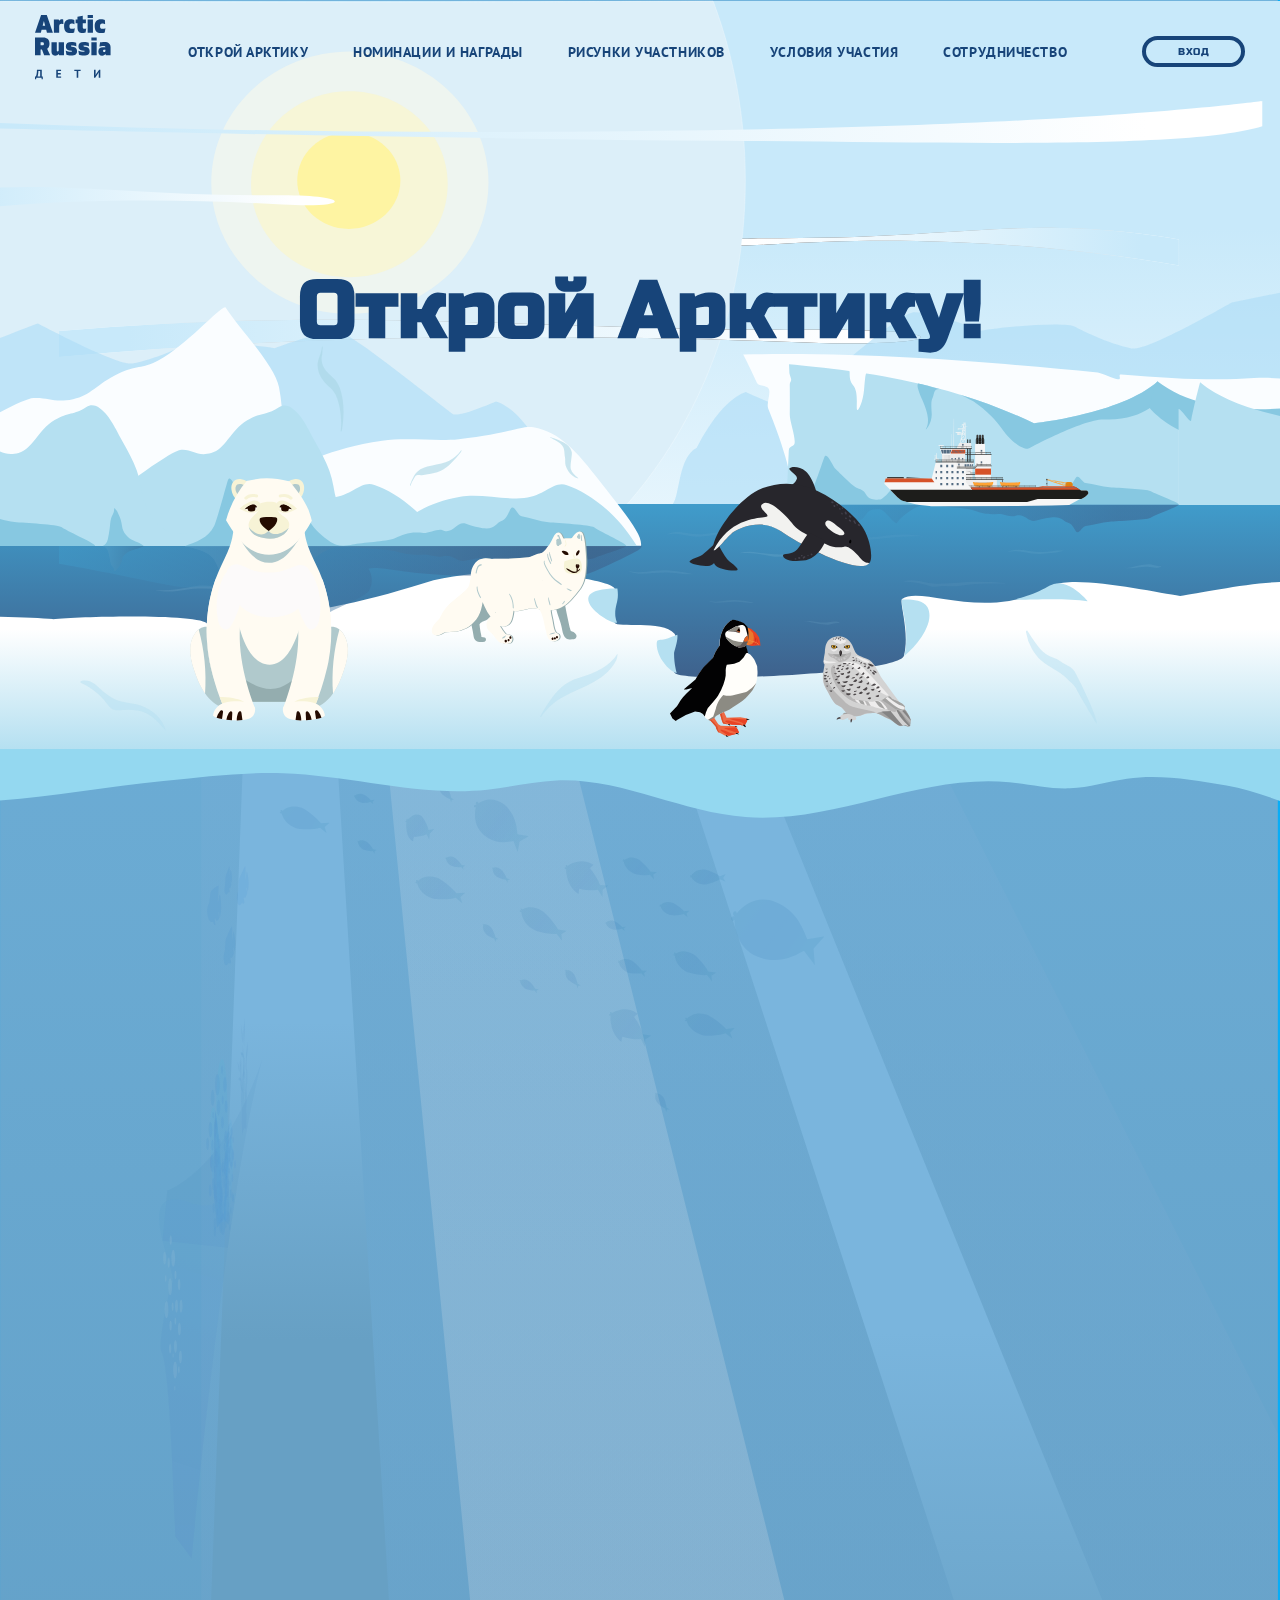
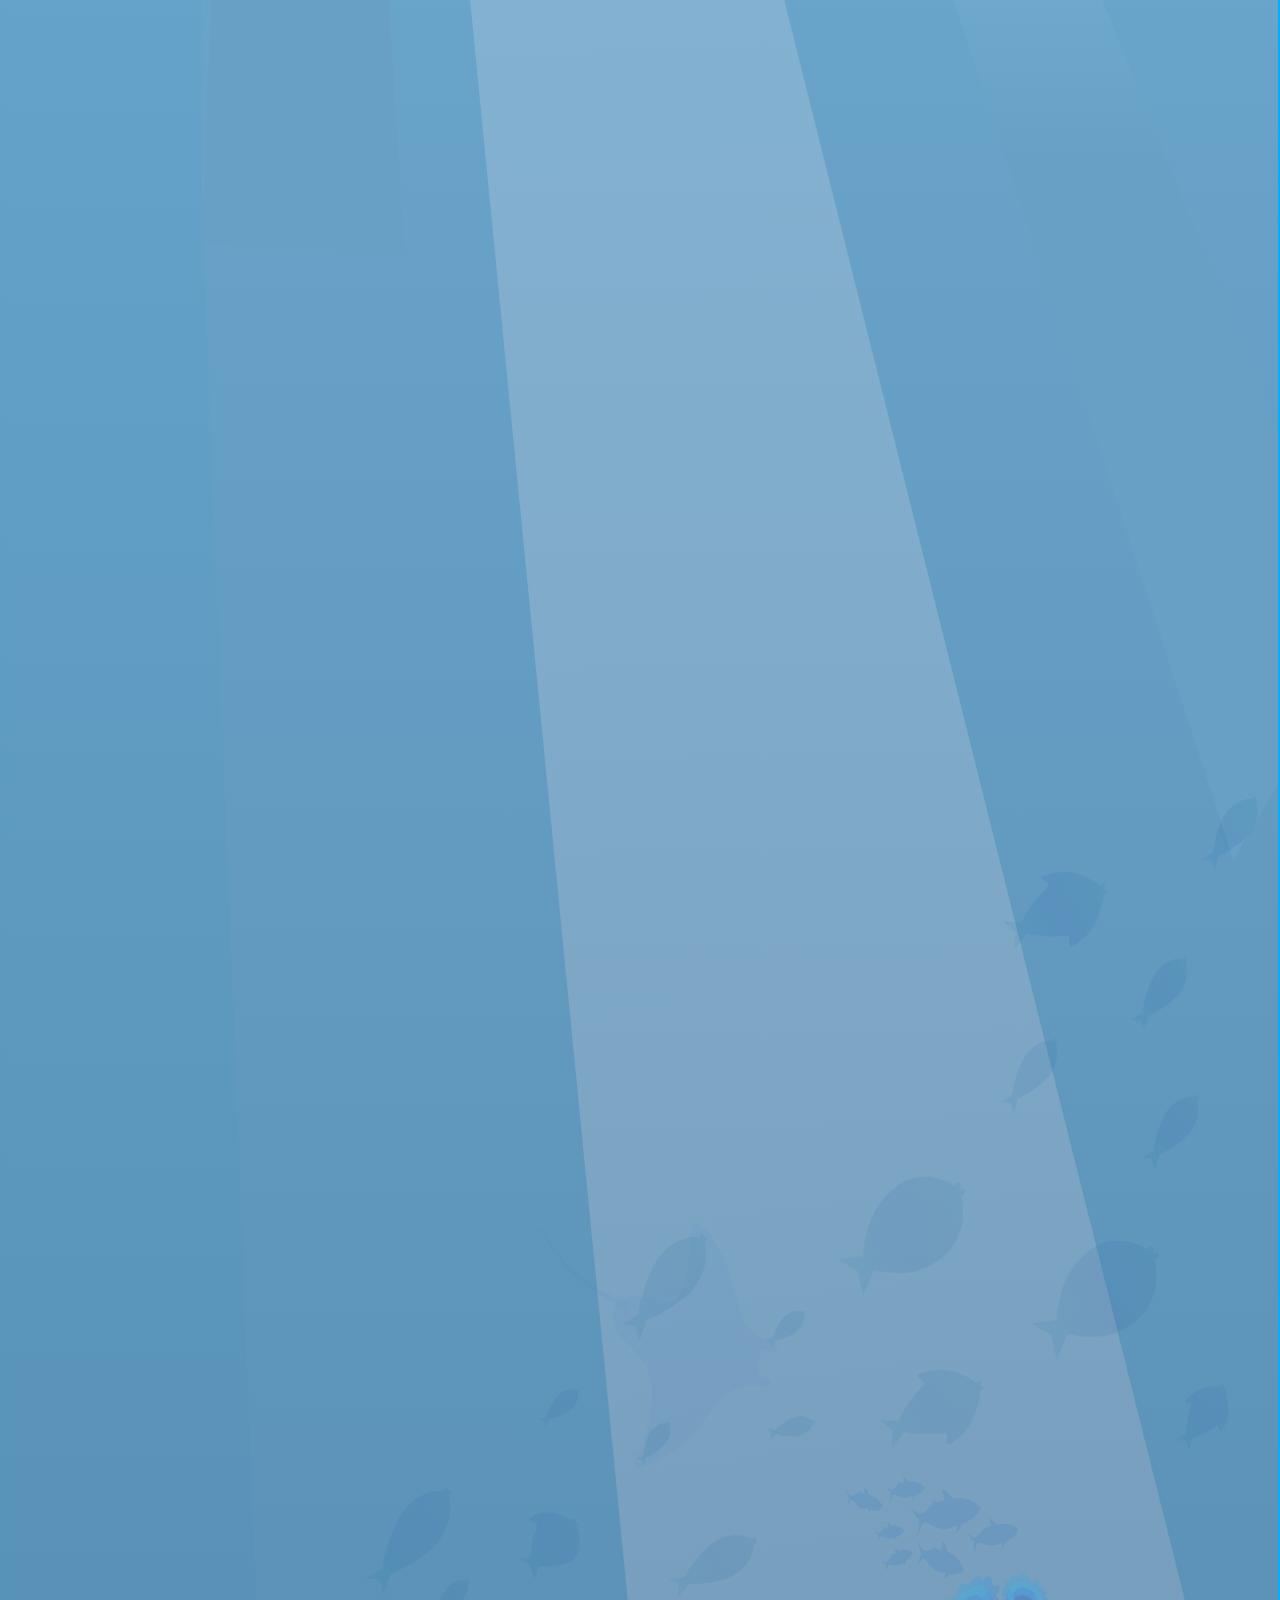
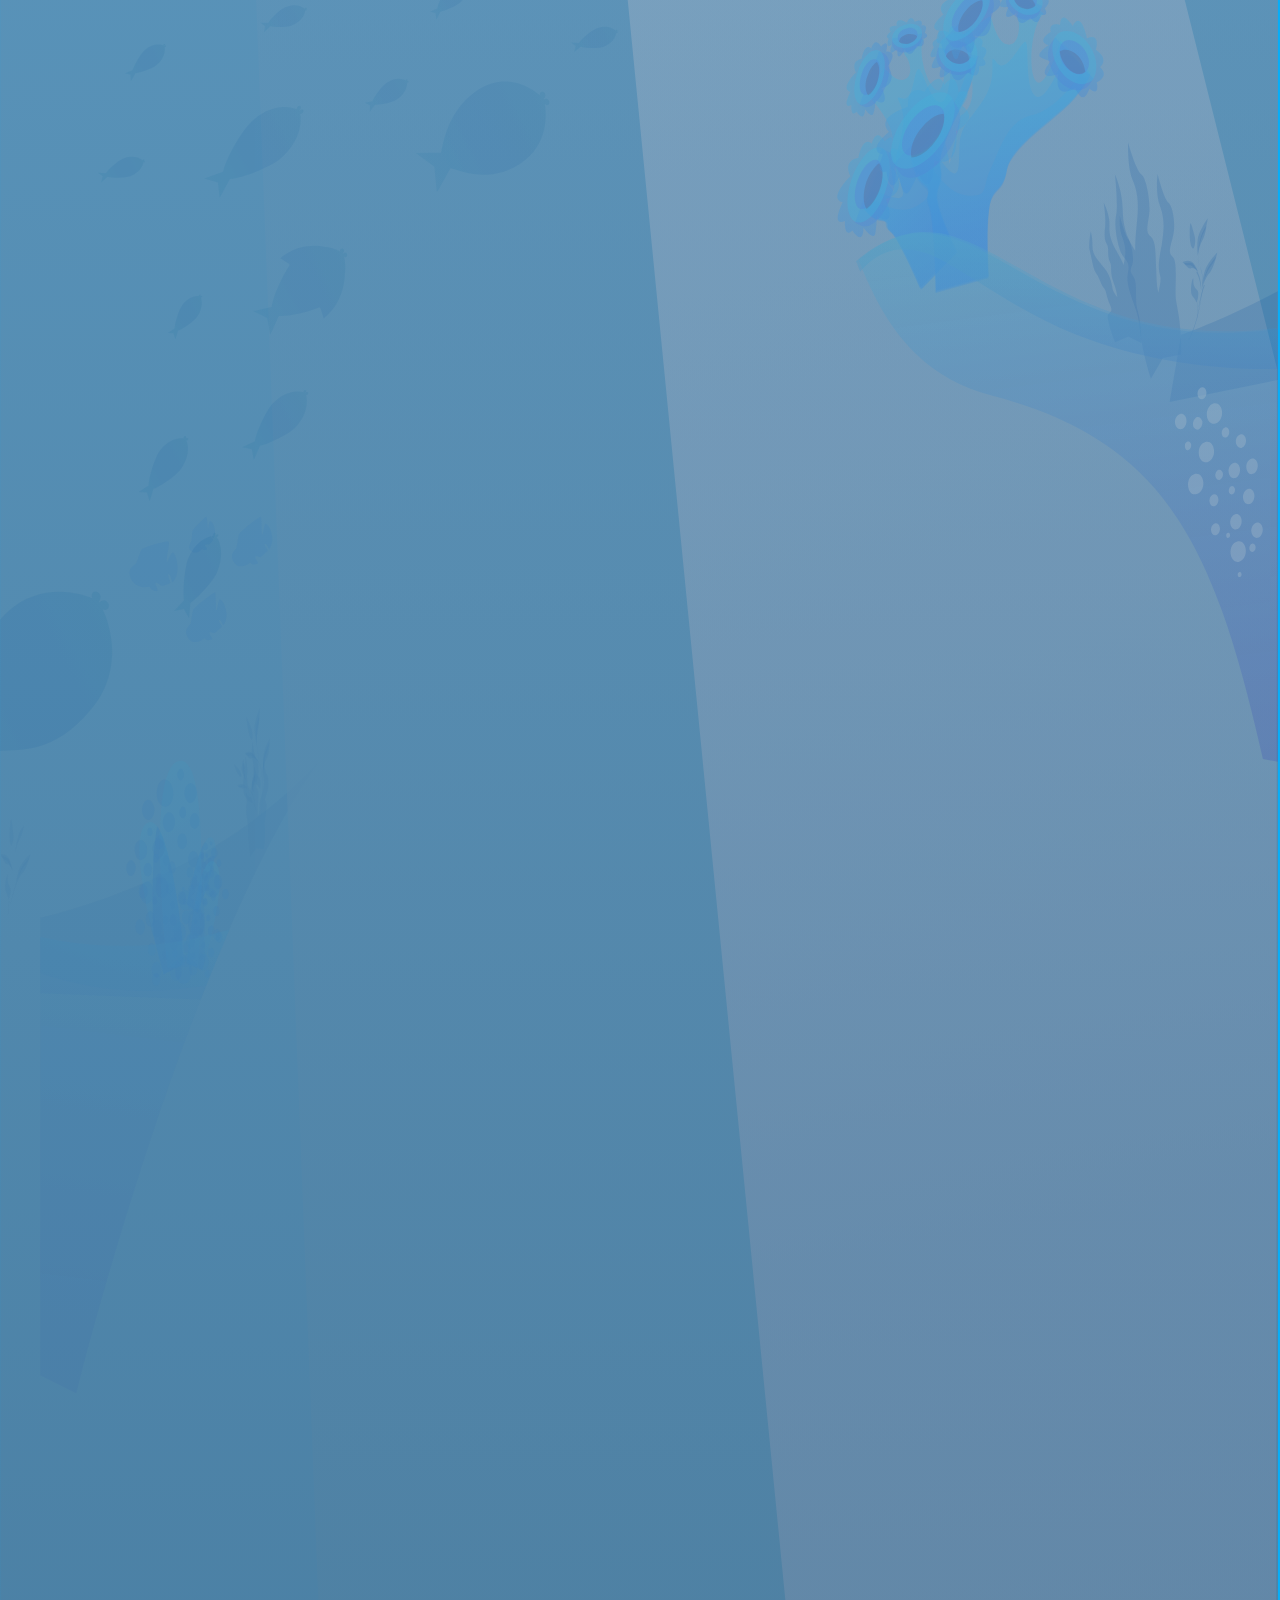
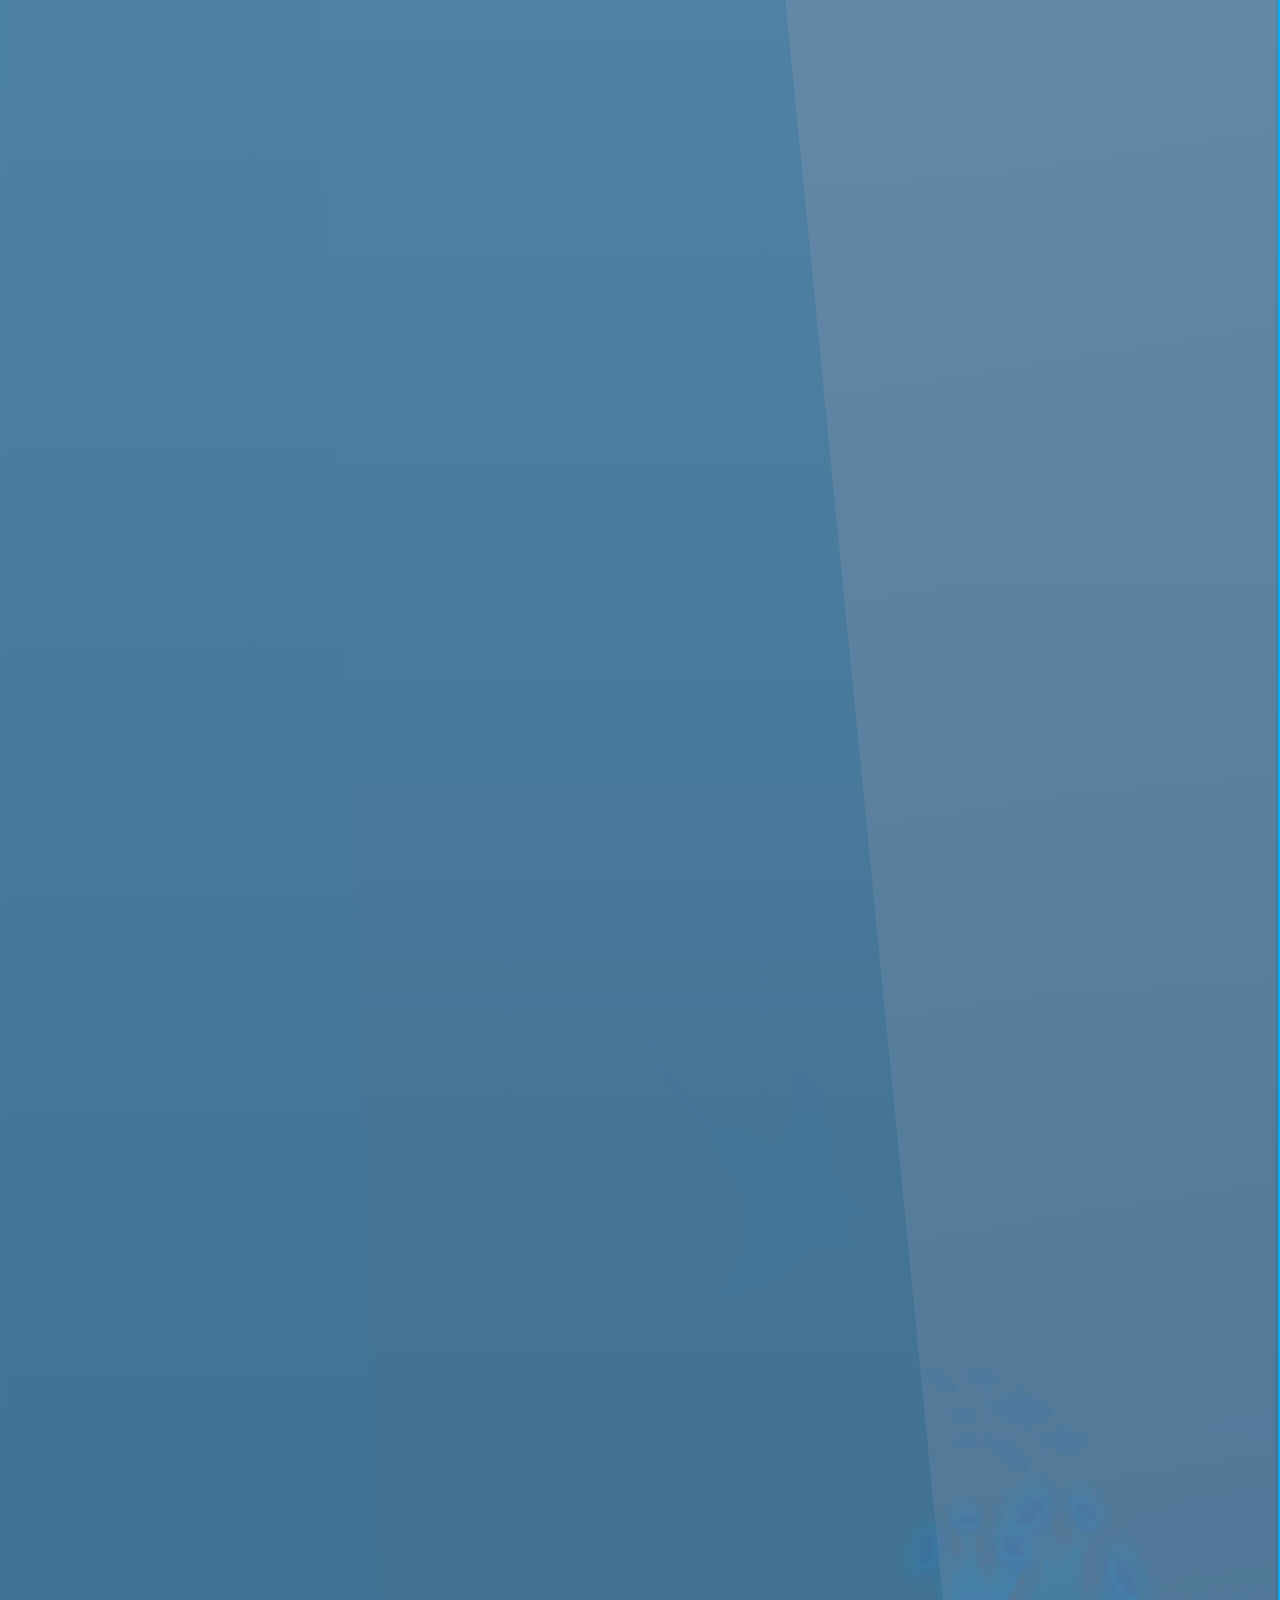
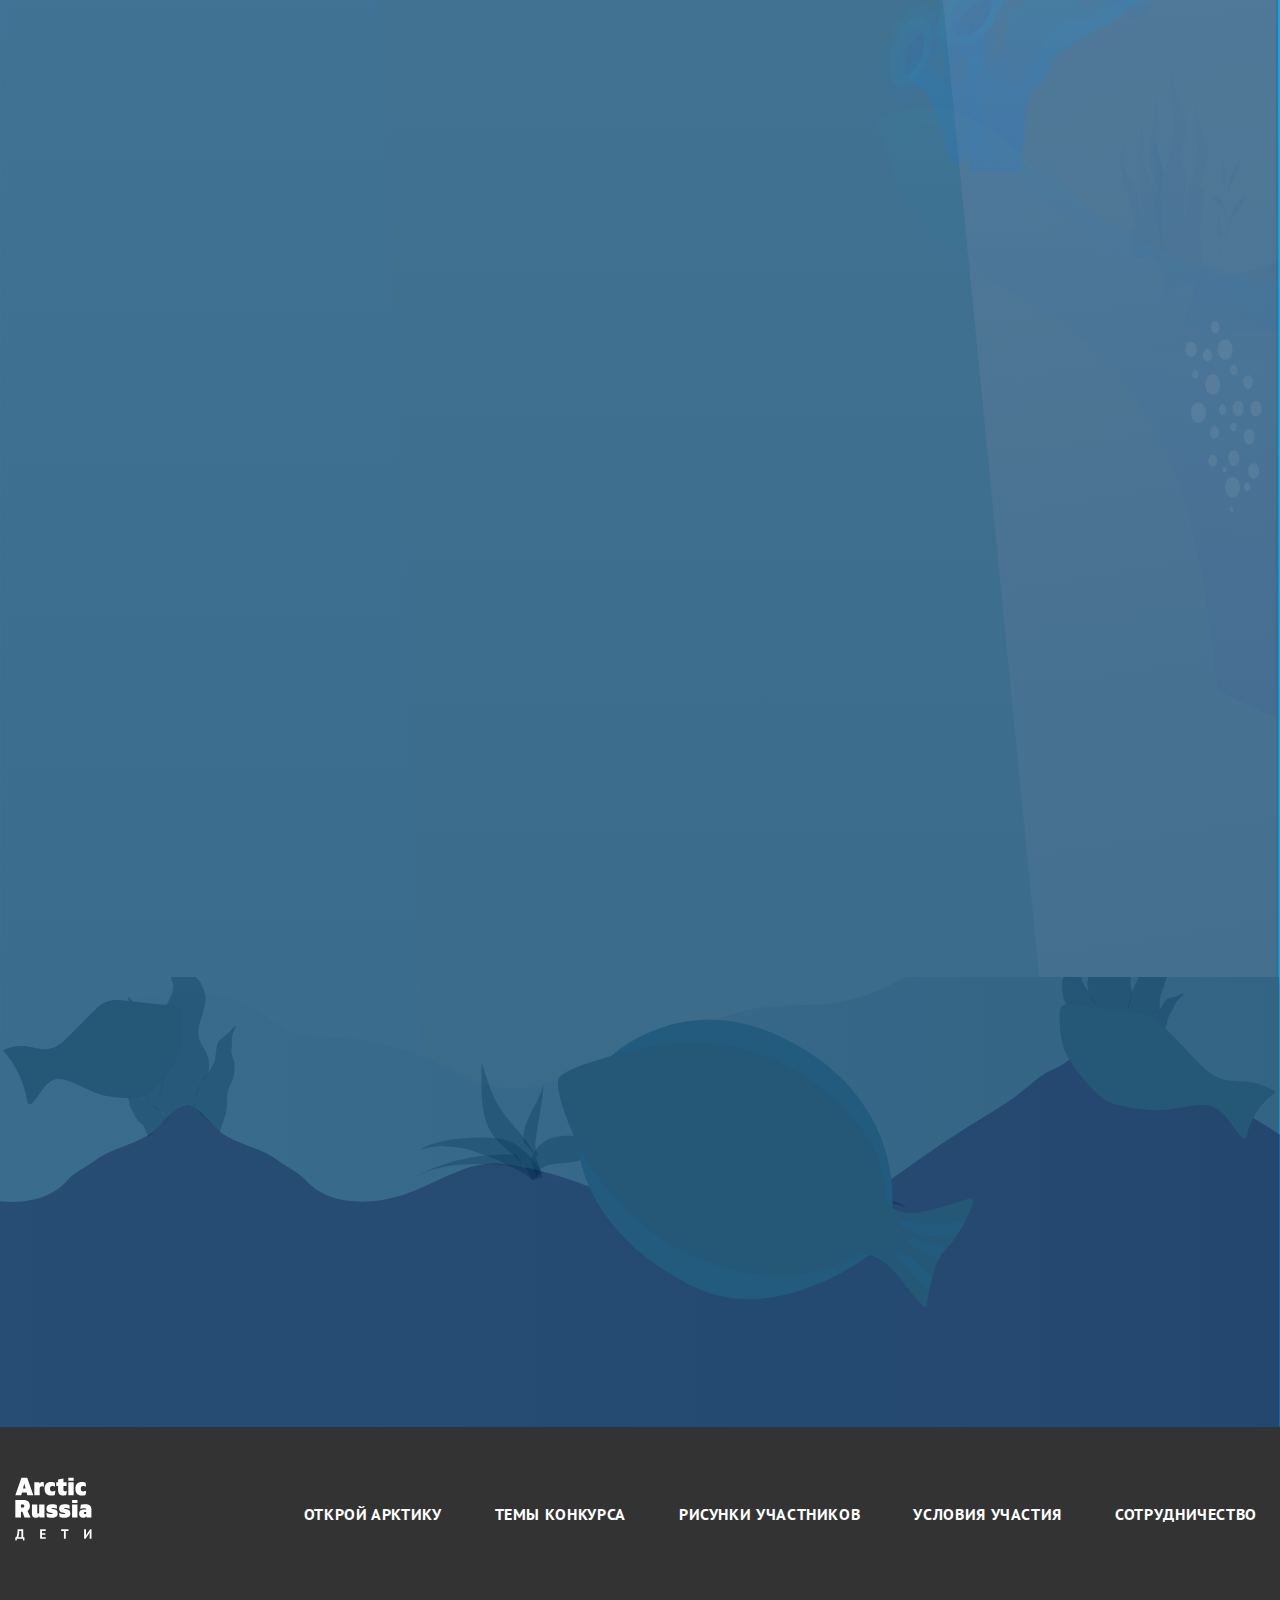
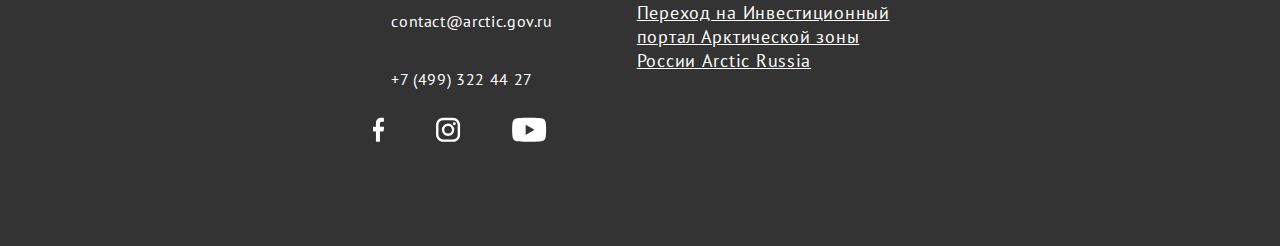
==== conditions.html @ b21d0a5a "Add files via upload" ====
<!DOCTYPE html><html lang="ru"><head>    <meta charset="UTF-8" />    <meta name="viewport" content="width=device-width, initial-scale=1">    <title>Условия</title>    <link href="https://fonts.googleapis.com/css2?family=PT+Sans:wght@400;700&family=Russo+One&display=swap"        rel="stylesheet">    <link rel="stylesheet" href="css/style.min.css" />    <script src="js/script.js" defer></script></head><body style="background-image: url('img/main-bg.svg');">    <header class="header">        <div class="header__container container">            <div class="header__items">                <a href="#" class="header__logo">                    <picture><source srcset="img/logo.svg" type="image/webp"><img src="img/logo.svg" alt="Arctic Russia"></picture>                </a>                <nav class="header__nav">                    <div class="header__menu menu">                        <div class="menu-burger">                            <span></span>                            <span></span>                            <span></span>                        </div>                        <div class="menu__body">                            <ul class="menu__list">                                <li><a href="#" class="menu__link">ОТКРОЙ АРКТИКУ</a></li>                                <li><a href="#" class="menu__link">НОМИНАЦИИ И НАГРАДЫ</a></li>                                <li><a href="#" class="menu__link">РИСУНКИ УЧАСТНИКОВ</a></li>                                <li><a href="#" class="menu__link">УСЛОВИЯ УЧАСТИЯ</a></li>                                <li><a href="#" class="menu__link">СОТРУДНИЧЕСТВО</a></li>                            </ul>                        </div>                    </div>                </nav>                <a href="#" class="header__btn">ВХОД</a>            </div>        </div>    </header>    <section class="main__screen" style="background-image: url('img/header-bg.svg');">        <div class="container">            <h1 class="main__screen-title">Открой Арктику!</h1>        </div>    </section>    <section class="page">        <div class="page__container container paralax-area">            <div class="page__bubles bubles-page">                <div class="bubles-page__items">                    <div class="bubles-page__item bubles-page__item--1 anim-items">                        <picture><source srcset="img/buble-1.svg" type="image/webp"><img src="img/buble-1.svg" alt=""></picture>                    </div>                    <div class="bubles-page__item bubles-page__item--2 anim-items">                        <picture><source srcset="img/buble-2.svg" type="image/webp"><img src="img/buble-2.svg" alt=""></picture>                    </div>                    <div class="bubles-page__item bubles-page__item--3 anim-items">                        <picture><source srcset="img/buble-3.svg" type="image/webp"><img src="img/buble-3.svg" alt=""></picture>                    </div>                    <div class="bubles-page__item bubles-page__item--4 anim-items">                        <picture><source srcset="img/buble-4.svg" type="image/webp"><img src="img/buble-4.svg" alt=""></picture>                    </div>                    <div class="bubles-page__item bubles-page__item--5 anim-items">                        <picture><source srcset="img/buble-5.svg" type="image/webp"><img src="img/buble-5.svg" alt=""></picture>                    </div>                    <div class="bubles-page__item bubles-page__item--6 anim-items">                        <picture><source srcset="img/buble-6.svg" type="image/webp"><img src="img/buble-6.svg" alt=""></picture>                    </div>                    <div class="bubles-page__item bubles-page__item--7 anim-items">                        <picture><source srcset="img/buble-7.svg" type="image/webp"><img src="img/buble-7.svg" alt=""></picture>                    </div>                    <div class="bubles-page__item bubles-page__item--8 anim-items">                        <picture><source srcset="img/buble-8.svg" type="image/webp"><img src="img/buble-8.svg" alt=""></picture>                    </div>                </div>            </div>        </div>        <div class="page__participants">            <div class="page__container container">                <div class="page__participants-title title anim-items">Участники</div>                <div class="page__participants-label anim-items">От 6 до 17 лет</div>                <div class="page__participants-text anim-items">включительно</div>                <div class="page__participants-items items-participants">                    <a href="#" class="items-participants__column anim-items">                        <div class="items-participants__text">                            <p>Учащиеся художественных школ и образовательных учреждений </p>                        </div>                    </a>                    <a href="#" class="items-participants__column anim-items">                        <div class="items-participants__text">                            <p>Воспитанники воскресных школ</p>                        </div>                    </a>                    <a href="#" class="items-participants__column anim-items">                        <div class="items-participants__text">                            <p>Дети, занимающиеся ИЗО самостоятельно</p>                        </div>                    </a>                    <a href="#" class="items-participants__column anim-items">                        <div class="items-participants__text">                            <p>Воспитанники <br> семейно-ориентированных общественных организаций</p>                        </div>                    </a>                </div>                <div class="page__btn anim-items">                    <a href="#">ХОЧУ УЧАСТВОВАТЬ</a>                </div>            </div>        </div>        <div class="page__participaion">            <div class="page__container container">                <div class="page__participaion-title title anim-items">Участие в конкурсе</div>                <div class="page__participaion-items items-participaion">                    <div class="items-participaion__column">                        <div class="items-participaion__title anim-items">Шаг 1</div>                        <div class="items-participaion__subtitle anim-items">Заполни заявку</div>                        <ul class="items-participaion__list">                            <li class="anim-items">                                <span class="accent">До 16 декабря 2020 г</span> на русском языке <a href="#" target="_blank" rel="noopener noreferrer">на странице Конкурса</a>                                 <span class="clarification">(ФИО автора в именительном падеже)</span>                            </li>                            <li class="anim-items">                                Заполни информацию о школе и педагоге                                <span class="clarification">(при наличии)</span>                            </li>                            <li class="anim-items">                                Будьте внимательны, не допускайте опечаток и ошибок!                                 <span class="clarification">На основании введенных данных автоматически формируются Сертификаты</span>                            </li>                        </ul>                    </div>                    <div class="items-participaion__column">                        <div class="items-participaion__title anim-items">Шаг 2</div>                        <div class="items-participaion__subtitle anim-items">Прикрепи фотографии</div>                        <ul class="items-participaion__list">                            <li class="anim-items">                                <span class="accent">До 4-х цифровых фотографий</span> произведений от одного автора В формате <span class="format">jpeg</span> или <span class="format">png</span> !                            </li>                            <li class="anim-items">                                Размер превью изображений долэен быть <a href="#">не менее</a> 1200 х 900 px с разрешением не менее 72 dpi                            </li>                            <li class="anim-items">                                Не подписывайте работы на лицевой стороне!                            </li>                            <li class="anim-items">                                Дополни <span class="accent">коротким эссе</span>, раскрывающим тему рисунка или                                 <span class="accent">рассказом</span>, почему выбрана тема                            </li>                        </ul>                    </div>                </div>                <div class="page__participaion-info info-participaion anim-items">                    <div class="info-participaion__title">Важно !</div>                    <div class="info-participaion__text">                        Заявки и фотографии работ на электронную почту не принимаются !                    </div>                </div>                <div class="page__participaion-items items-participaion">                    <div class="items-participaion__column">                        <div class="items-participaion__title anim-items">Шаг 3</div>                        <div class="items-participaion__subtitle anim-items">Подтверди согласие</div>                        <ul class="items-participaion__list">                            <li class="anim-items">                                На <a href="#" target="_blank" rel="noopener noreferrer">обработку персональных данных</a>                            </li>                            <li class="anim-items">                                Со всеми условиями                                 <a href="#" target="_blank" rel="noopener noreferrer">положения Конкурса</a>                            </li>                        </ul>                    </div>                    <div class="items-participaion__column">                        <div class="items-participaion__title anim-items">Шаг 4</div>                        <div class="items-participaion__subtitle anim-items">Прикрепи фотографии</div>                        <ul class="items-participaion__list">                            <li class="anim-items">                                <span class="accent">До 24 декабря</span> Финалист должен привезти работу лично или отправить почтовым отправлением (наложенным платежом) или предоставить исходные материалы высокого качества для печати (для компьютерной графики)                            </li>                            <li class="anim-items">                                Подтвердить отправку организаторам сканом (фото) квитанции отправления на е-майл:                                       <a href="mailto:konkurs@arctic.gov.ru" target="_blank" rel="noopener noreferrer" class="accent">konkurs@arctic.gov.ru</a>                             </li>                            <li class="anim-items">                                Финалист, не отправивший в указанные сроки работу почтовым отправлением                                или не вышедший на связь с организаторами, снимается с конкурса, и на его место приглашается следующий в рейтинге (по   количеству набранных баллов) участник                            </li>                        </ul>                    </div>                </div>                <div class="page__btn anim-items">                    <a href="#">ХОЧУ УЧАСТВОВАТЬ</a>                </div>            </div>        </div>        <div class="page__decor">            <div class="page__decor-container container">                <div class="page__decor-items">                    <div class="page__decor-item page__decor-item--1">                        <picture><source srcset="img/footer-image-item-01.svg" type="image/webp"><img src="img/footer-image-item-01.svg" alt=""></picture>                    </div>                    <div class="page__decor-item page__decor-item--2">                        <picture><source srcset="img/footer-image-item-02.svg" type="image/webp"><img src="img/footer-image-item-02.svg" alt=""></picture>                    </div>                    <div class="page__decor-item page__decor-item--3">                        <picture><source srcset="img/footer-image-item-03.svg" type="image/webp"><img src="img/footer-image-item-03.svg" alt=""></picture>                    </div>                </div>            </div>        </div>    </section>    <footer class="footer">        <div class="container">            <div class="footer__top">                <div class="footer__top-logo">                    <picture><source srcset="img/logo-footer.svg" type="image/webp"><img src="img/logo-footer.svg" alt="Arctic Russia"></picture>                </div>                <nav class="footer__top-nav">                    <ul class="footer__top-list">                        <li><a href="#" class="footer__top-link">ОТКРОЙ АРКТИКУ</a></li>                        <li><a href="#" class="footer__top-link">ТЕМЫ КОНКУРСА</a></li>                        <li><a href="#" class="footer__top-link">РИСУНКИ УЧАСТНИКОВ</a></li>                        <li><a href="#" class="footer__top-link">УСЛОВИЯ УЧАСТИЯ</a></li>                        <li><a href="#" class="footer__top-link">СОТРУДНИЧЕСТВО</a></li>                    </ul>                </nav>            </div>            <div class="footer__bottom">                <div class="footer__bottom-items">                    <div class="footer__bottom-item">                        <a href="mailto:contact@arctic.gov.ru" class="footer__bottom-link">contact@arctic.gov.ru</a>                        <a href="tel:+74993224427" class="footer__bottom-link">+7 (499) 322 44 27</a>                        <div class="footer__bottom-socials">                            <a href="#" class="footer__bottom-social">                                <picture><source srcset="img/social-01.svg" type="image/webp"><img src="img/social-01.svg" alt=""></picture>                            </a>                            <a href="#" class="footer__bottom-social">                                <picture><source srcset="img/social-02.svg" type="image/webp"><img src="img/social-02.svg" alt=""></picture>                            </a>                            <a href="#" class="footer__bottom-social">                                <picture><source srcset="img/social-03.svg" type="image/webp"><img src="img/social-03.svg" alt=""></picture>                            </a>                        </div>                    </div>                    <div class="footer__bottom-item">                        <a href="#" class="footer__bottom-exitlink">                            Переход на Инвестиционный портал Арктической зоны России Arctic Russia                        </a>                    </div>                </div>            </div>        </div>    </footer></body></html>
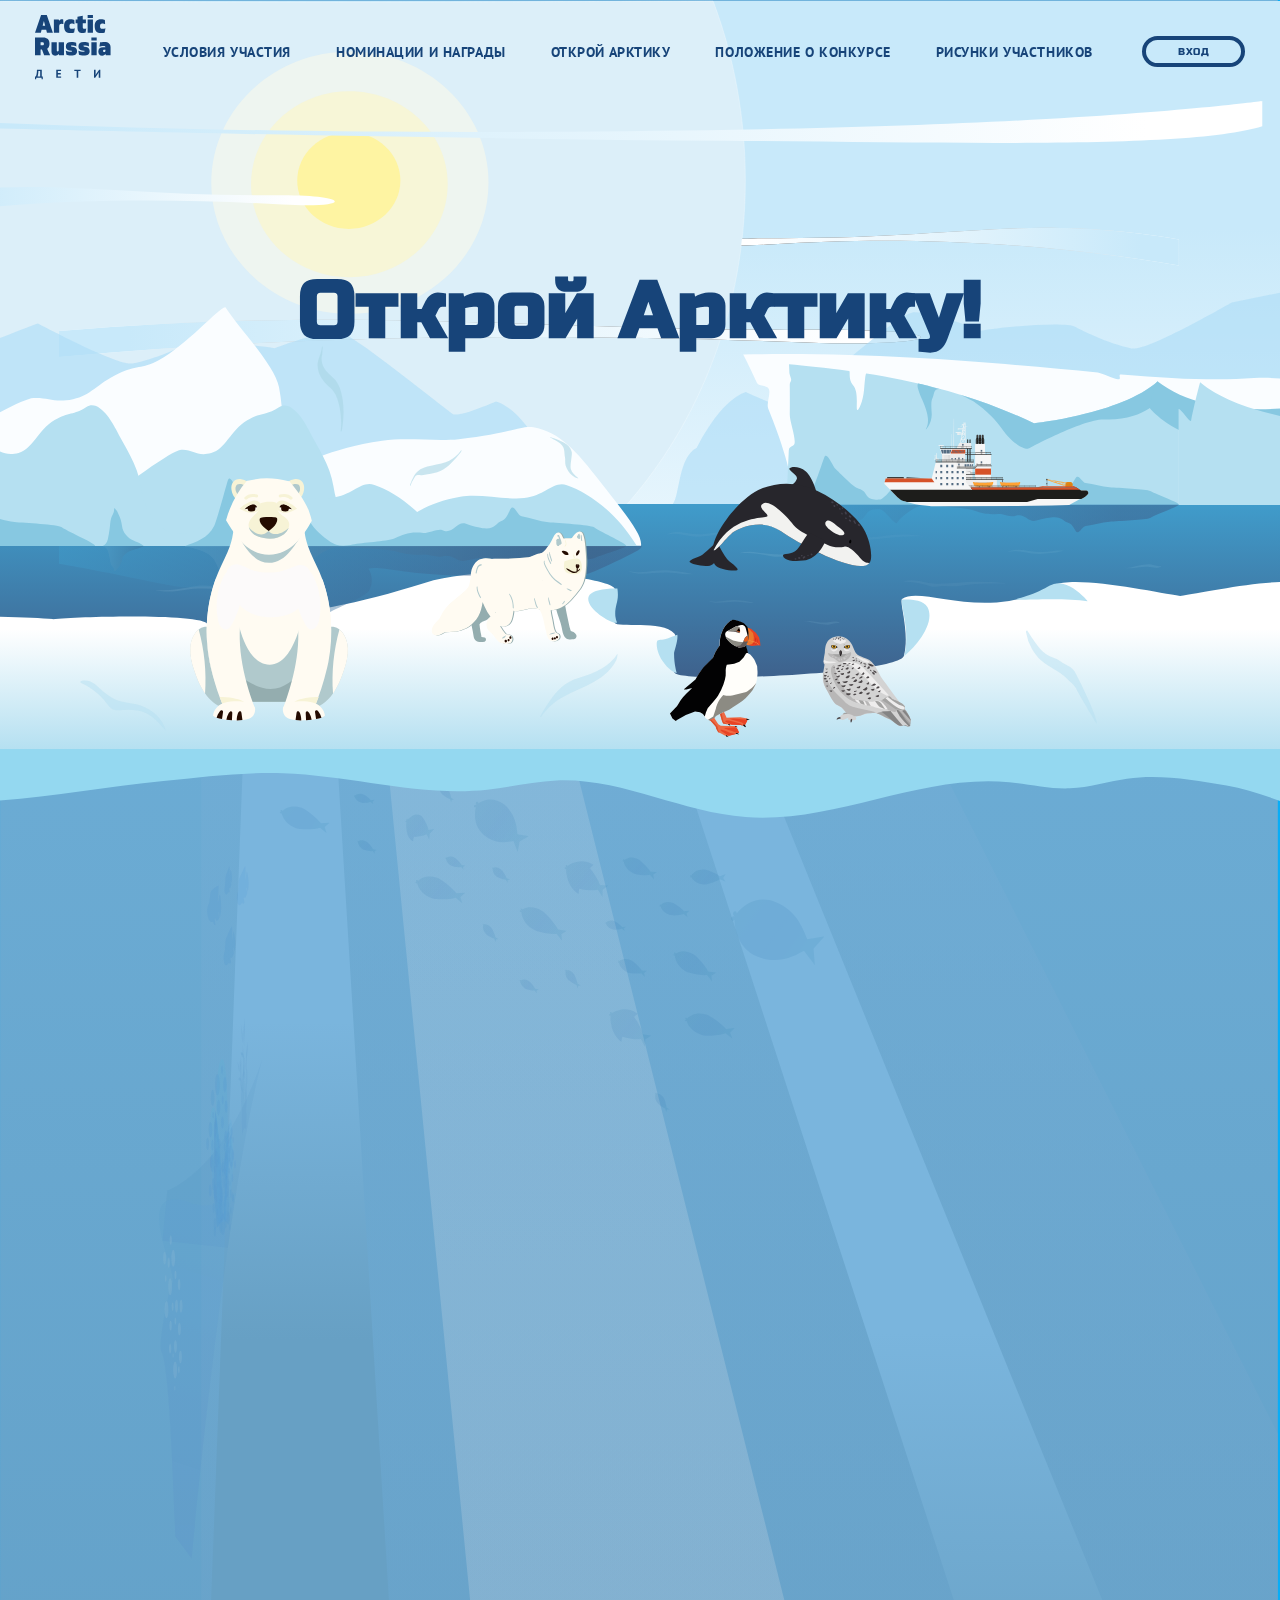
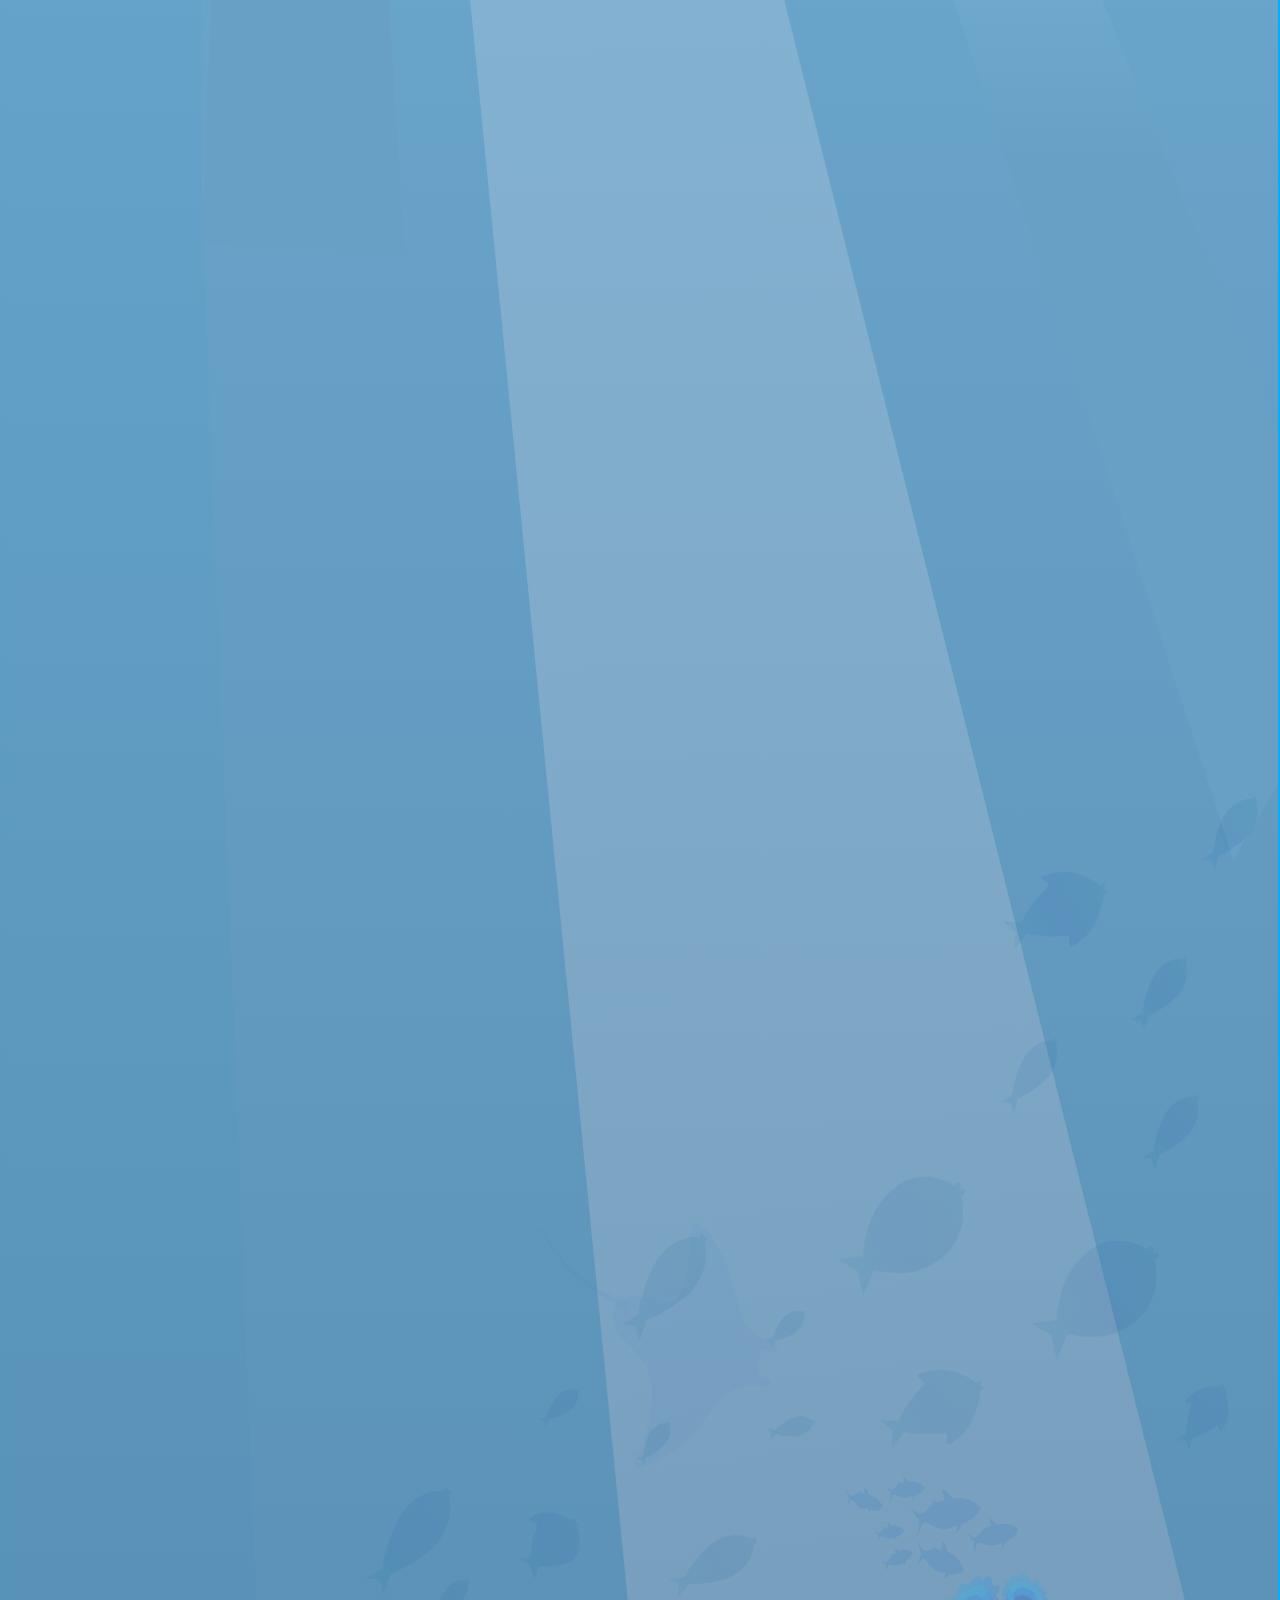
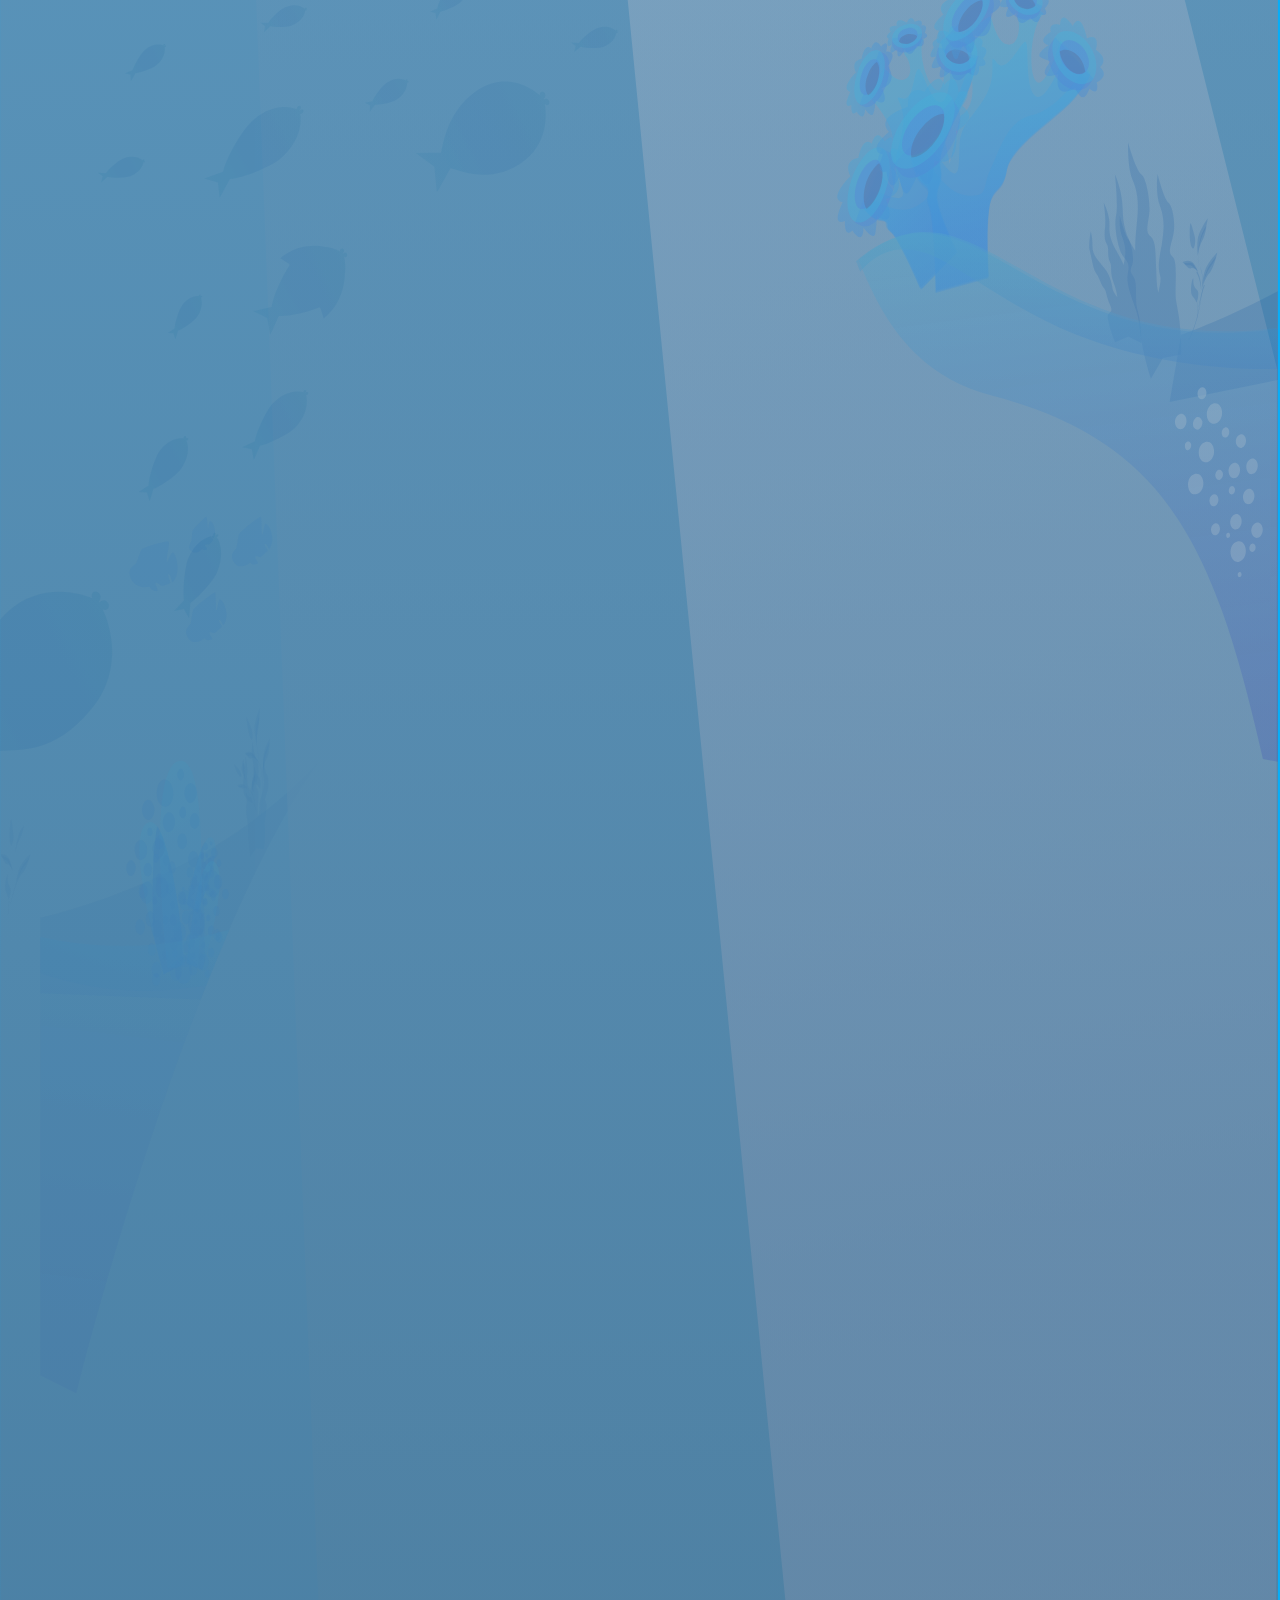
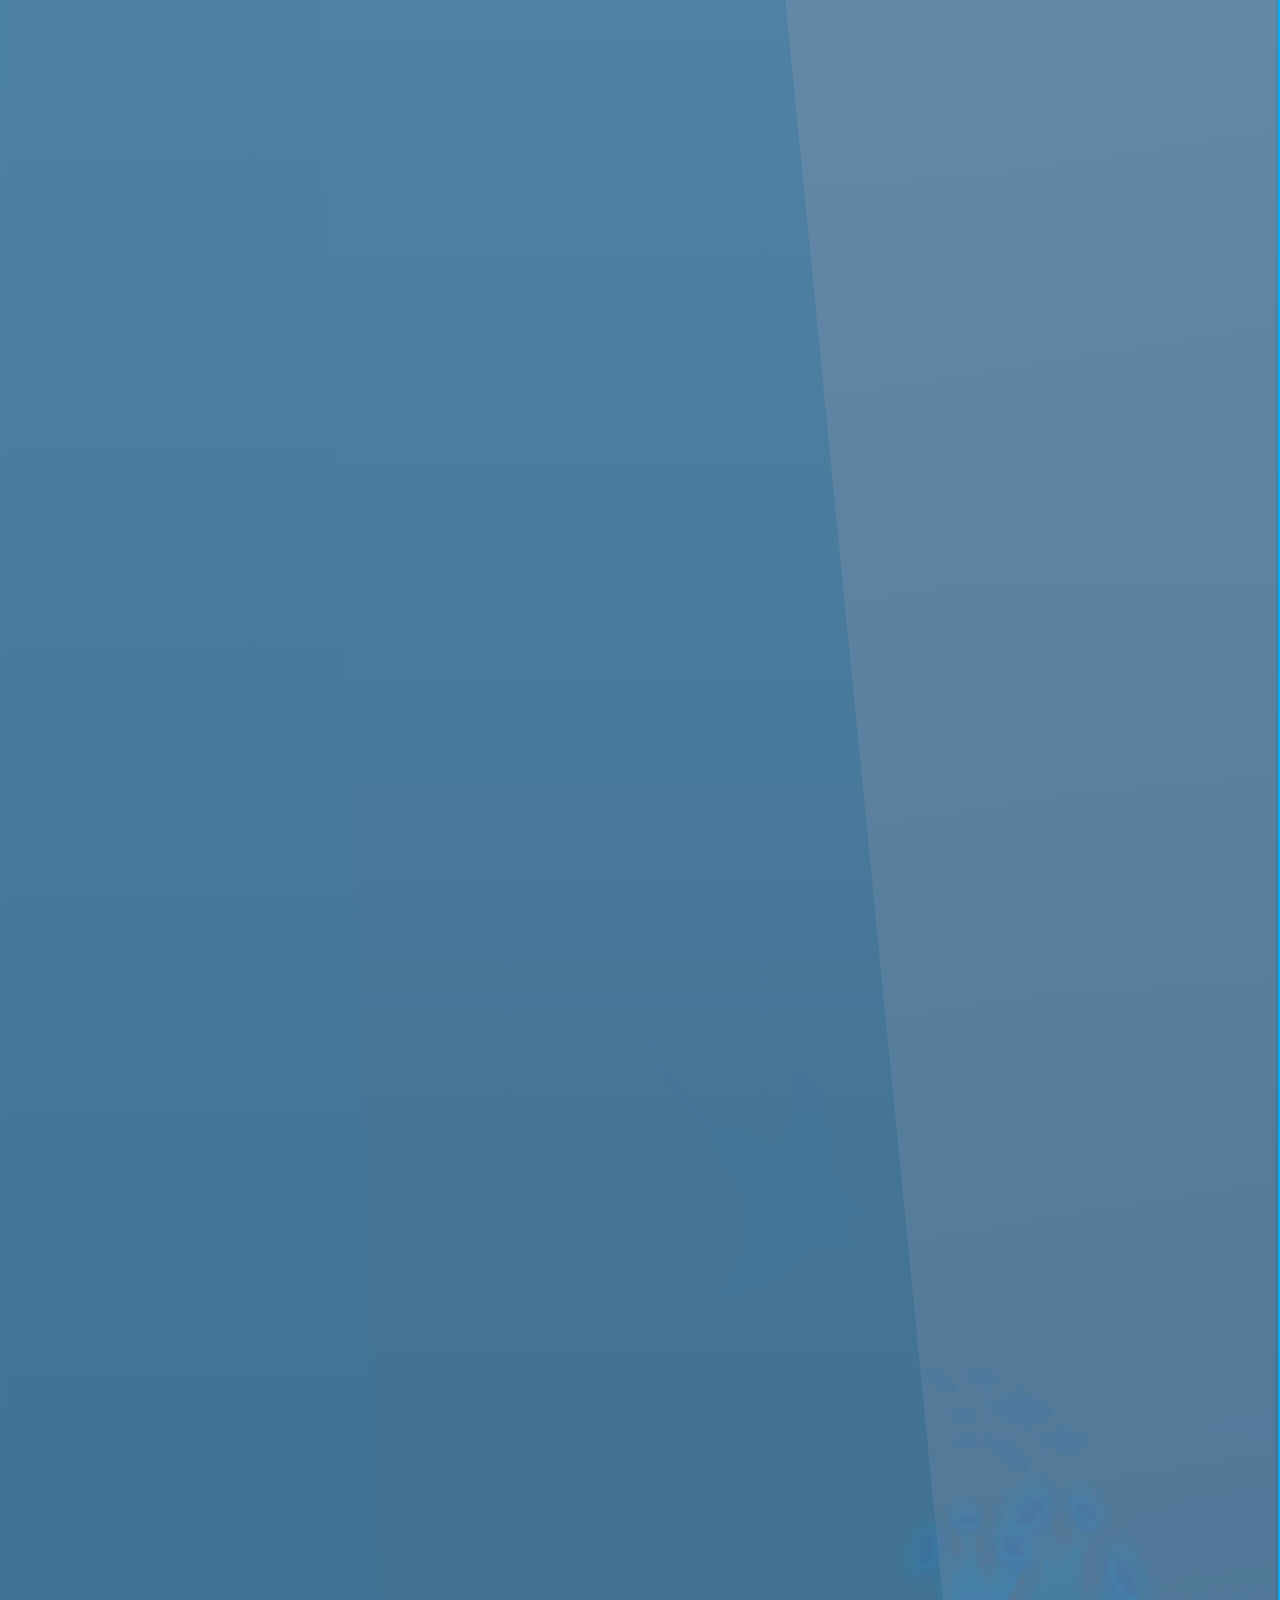
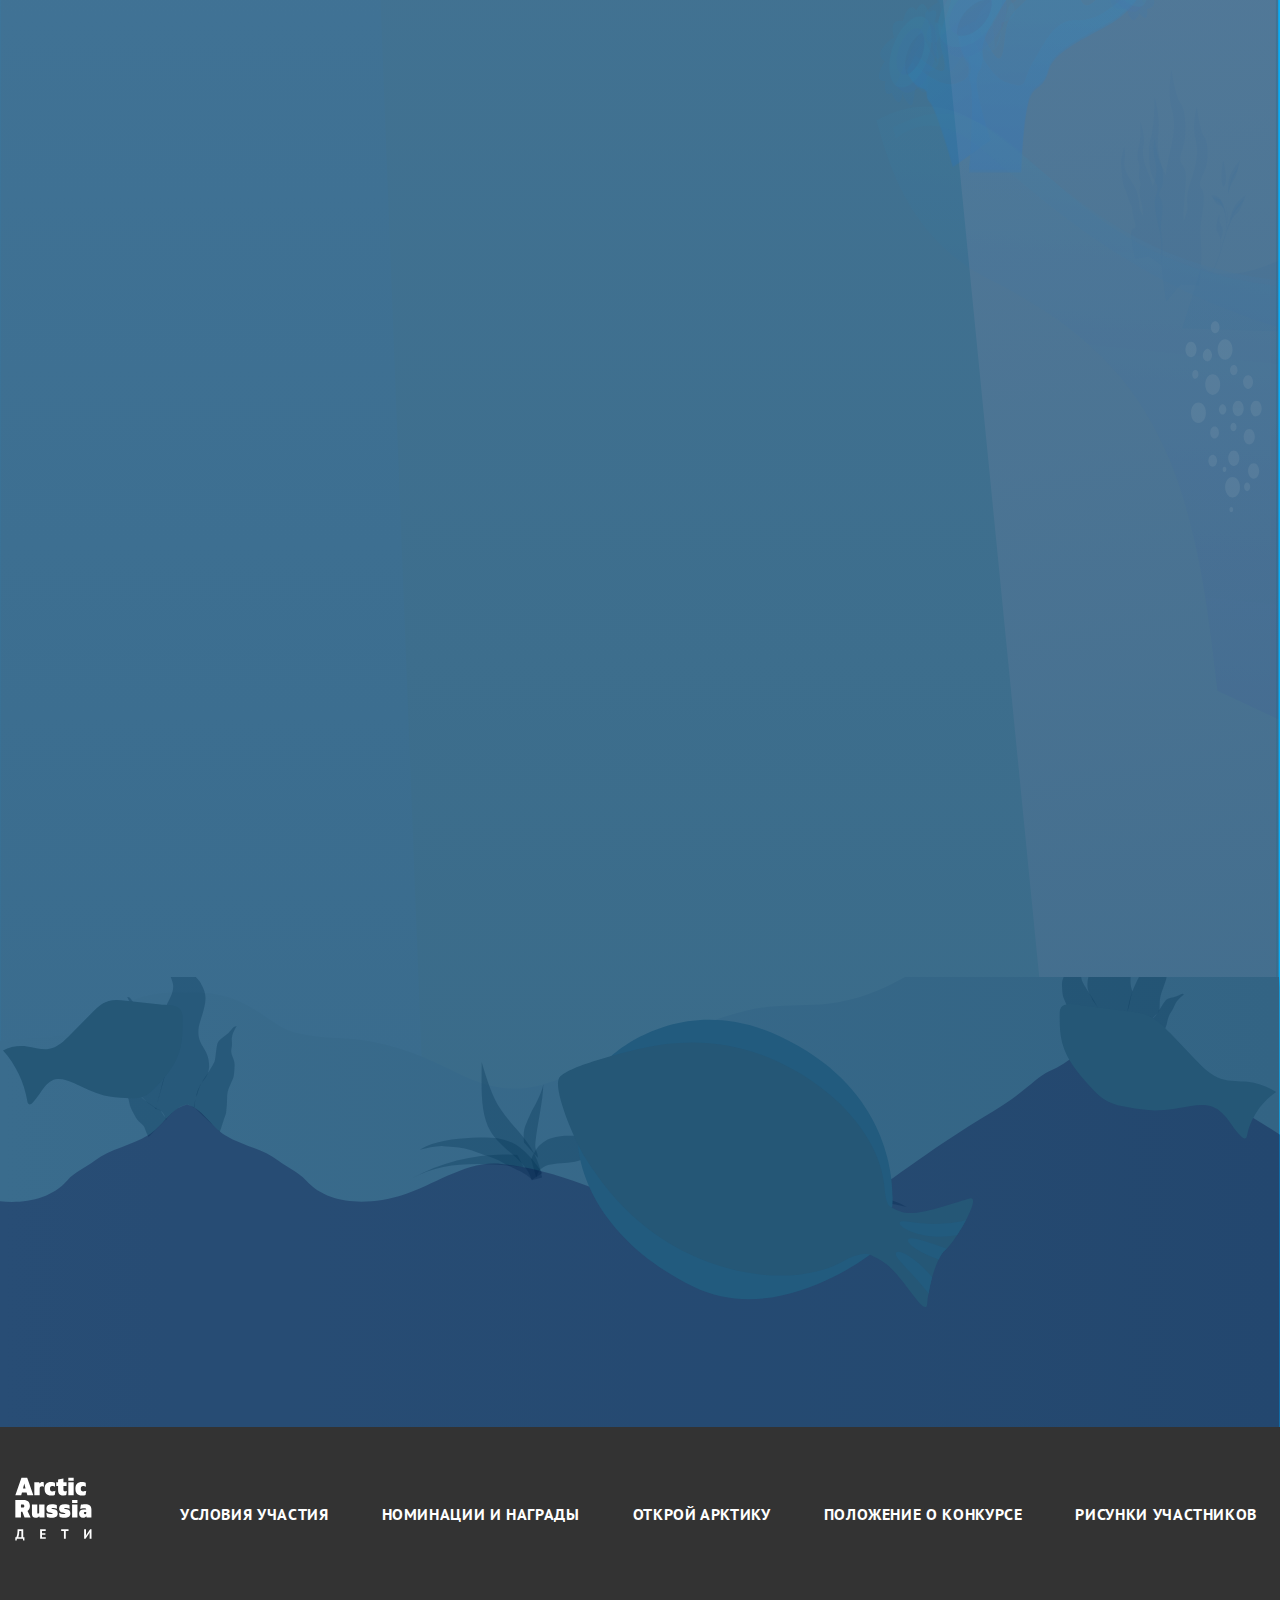
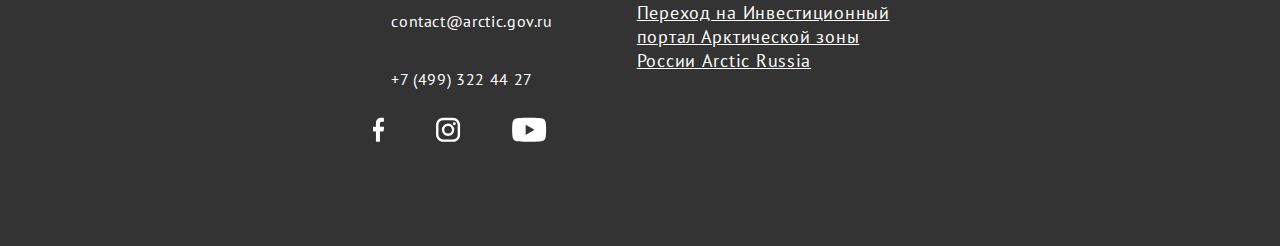
==== commit f90b587b: "Add files via upload" ====
--- a/conditions.html
+++ b/conditions.html
@@ -27,11 +27,11 @@
                         </div>                         <div class="menu__body">                             <ul class="menu__list">-                                <li><a href="#" class="menu__link">ОТКРОЙ АРКТИКУ</a></li>+                                <li><a href="#" class="menu__link">УСЛОВИЯ УЧАСТИЯ</a></li>                                 <li><a href="#" class="menu__link">НОМИНАЦИИ И НАГРАДЫ</a></li>-                                <li><a href="#" class="menu__link">РИСУНКИ УЧАСТНИКОВ</a></li>-                                <li><a href="#" class="menu__link">УСЛОВИЯ УЧАСТИЯ</a></li>-                                <li><a href="#" class="menu__link">СОТРУДНИЧЕСТВО</a></li>+                                <li><a href="#" class="menu__link">Открой Арктику</a></li>+                                <li><a href="#" class="menu__link">Положение о конкурсе</a></li>+                                <li><a href="#" class="menu__link">РИСУНКИ УЧАСТНИКОВ</a></li>                              </ul>                         </div>                     </div>@@ -217,11 +217,11 @@
                 </div>                 <nav class="footer__top-nav">                     <ul class="footer__top-list">-                        <li><a href="#" class="footer__top-link">ОТКРОЙ АРКТИКУ</a></li>-                        <li><a href="#" class="footer__top-link">ТЕМЫ КОНКУРСА</a></li>+                        <li><a href="#" class="footer__top-link">УСЛОВИЯ УЧАСТИЯ</a></li>+                        <li><a href="#" class="footer__top-link">НОМИНАЦИИ И НАГРАДЫ</a></li>+                        <li><a href="#" class="footer__top-link">Открой Арктику</a></li>+                        <li><a href="#" class="footer__top-link">Положение о конкурсе</a></li>                         <li><a href="#" class="footer__top-link">РИСУНКИ УЧАСТНИКОВ</a></li>-                        <li><a href="#" class="footer__top-link">УСЛОВИЯ УЧАСТИЯ</a></li>-                        <li><a href="#" class="footer__top-link">СОТРУДНИЧЕСТВО</a></li>                     </ul>                 </nav>             </div>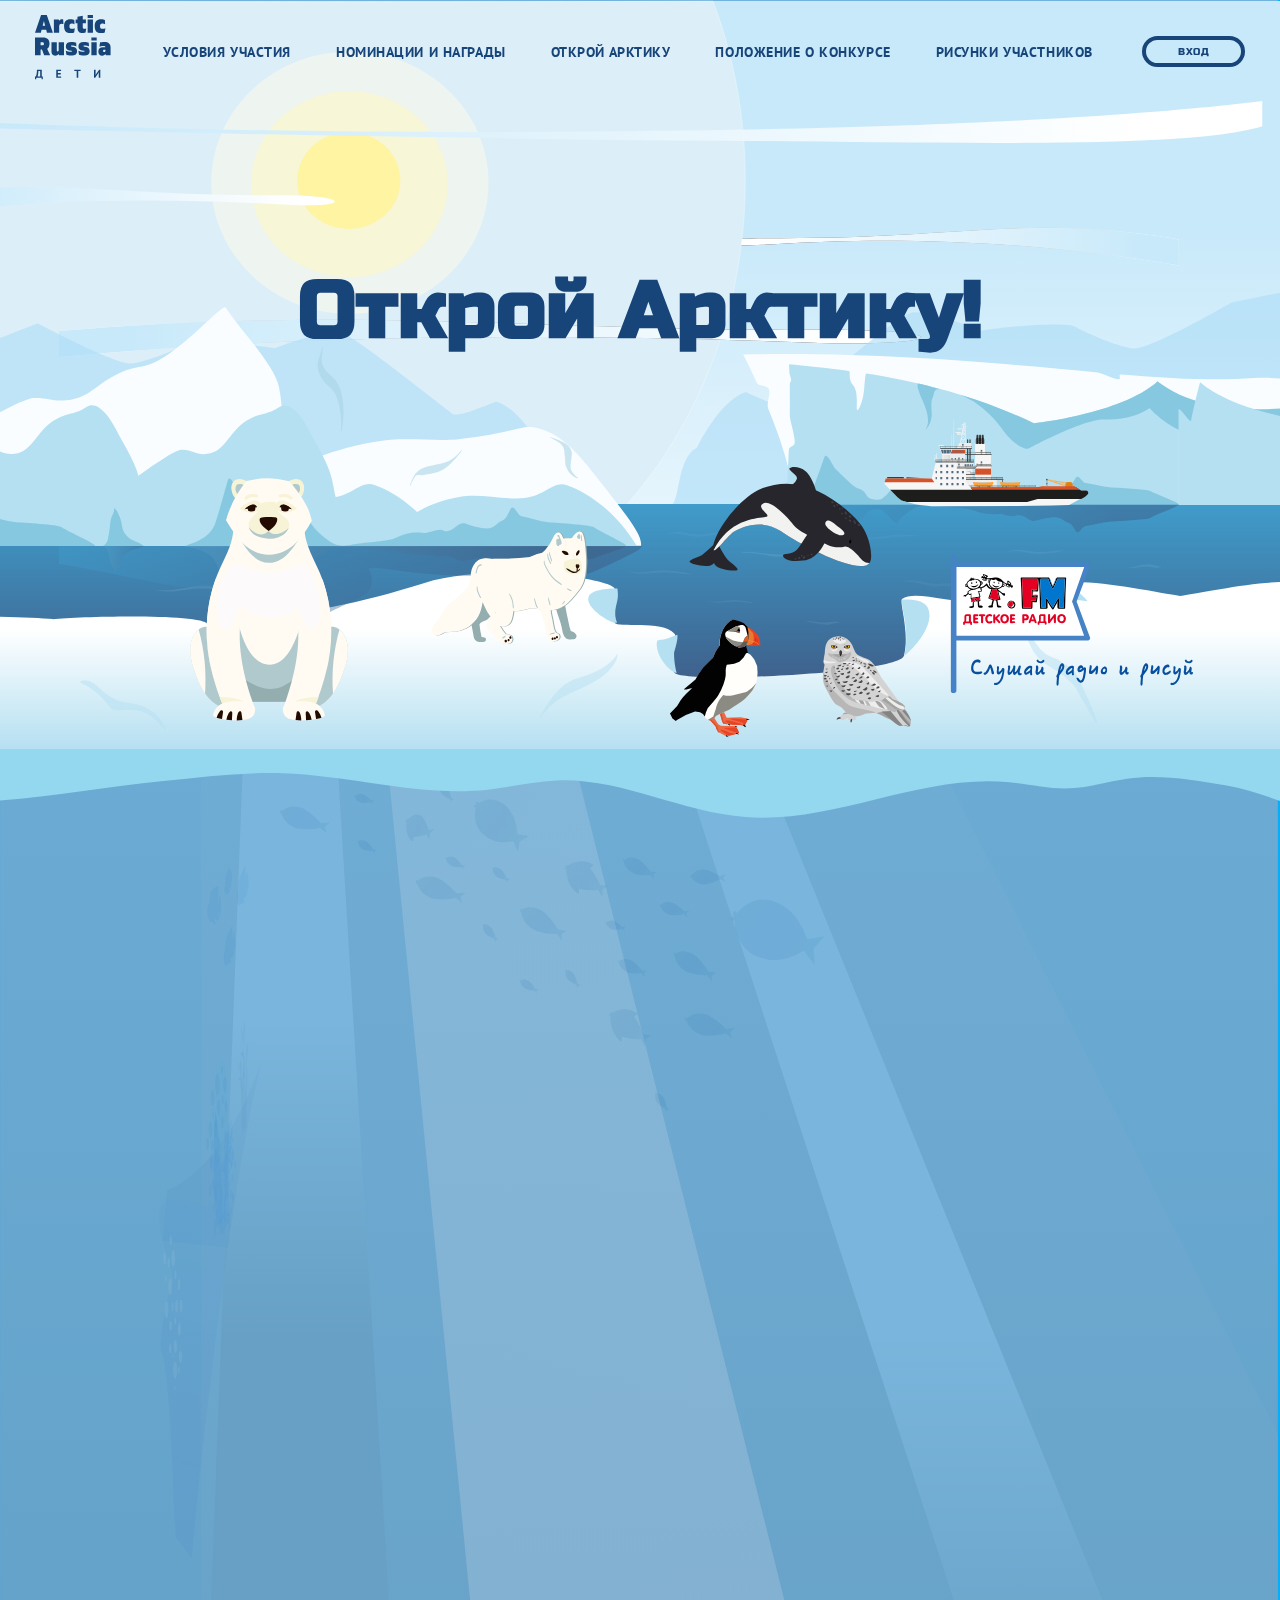
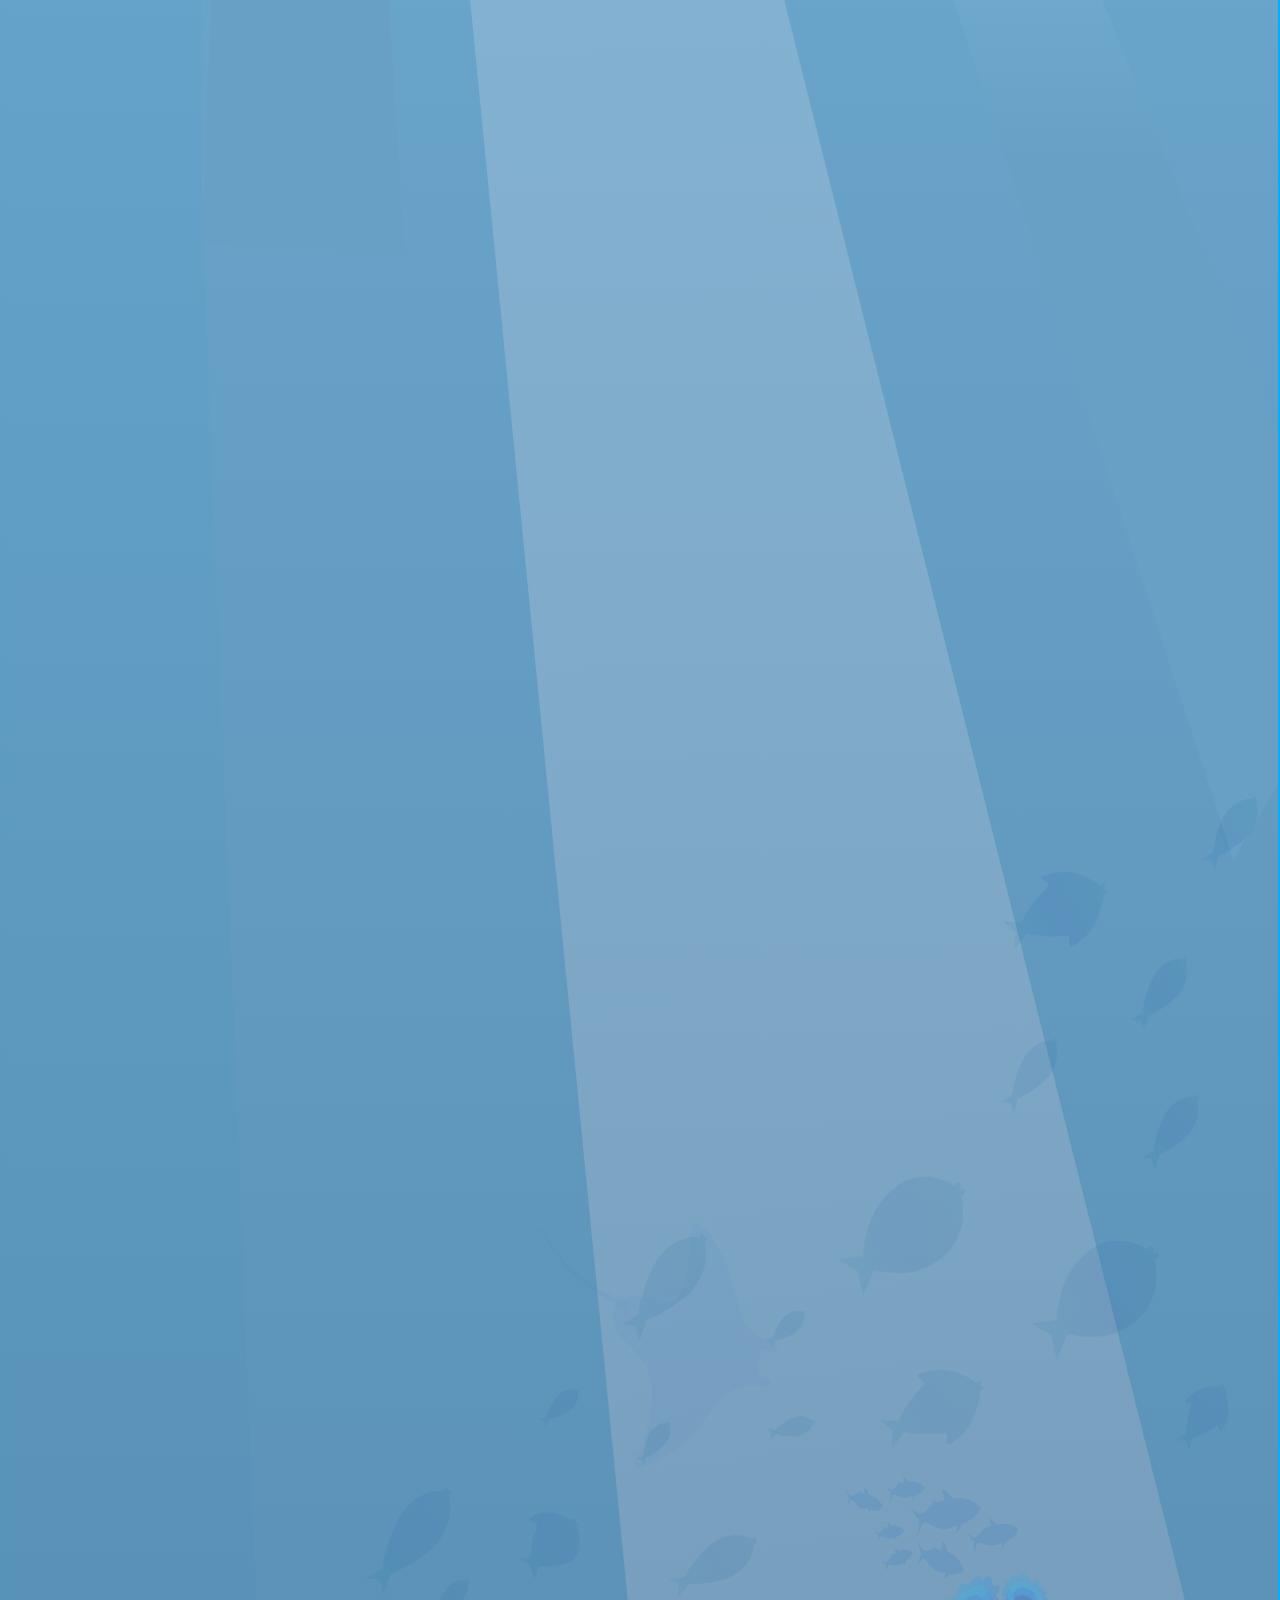
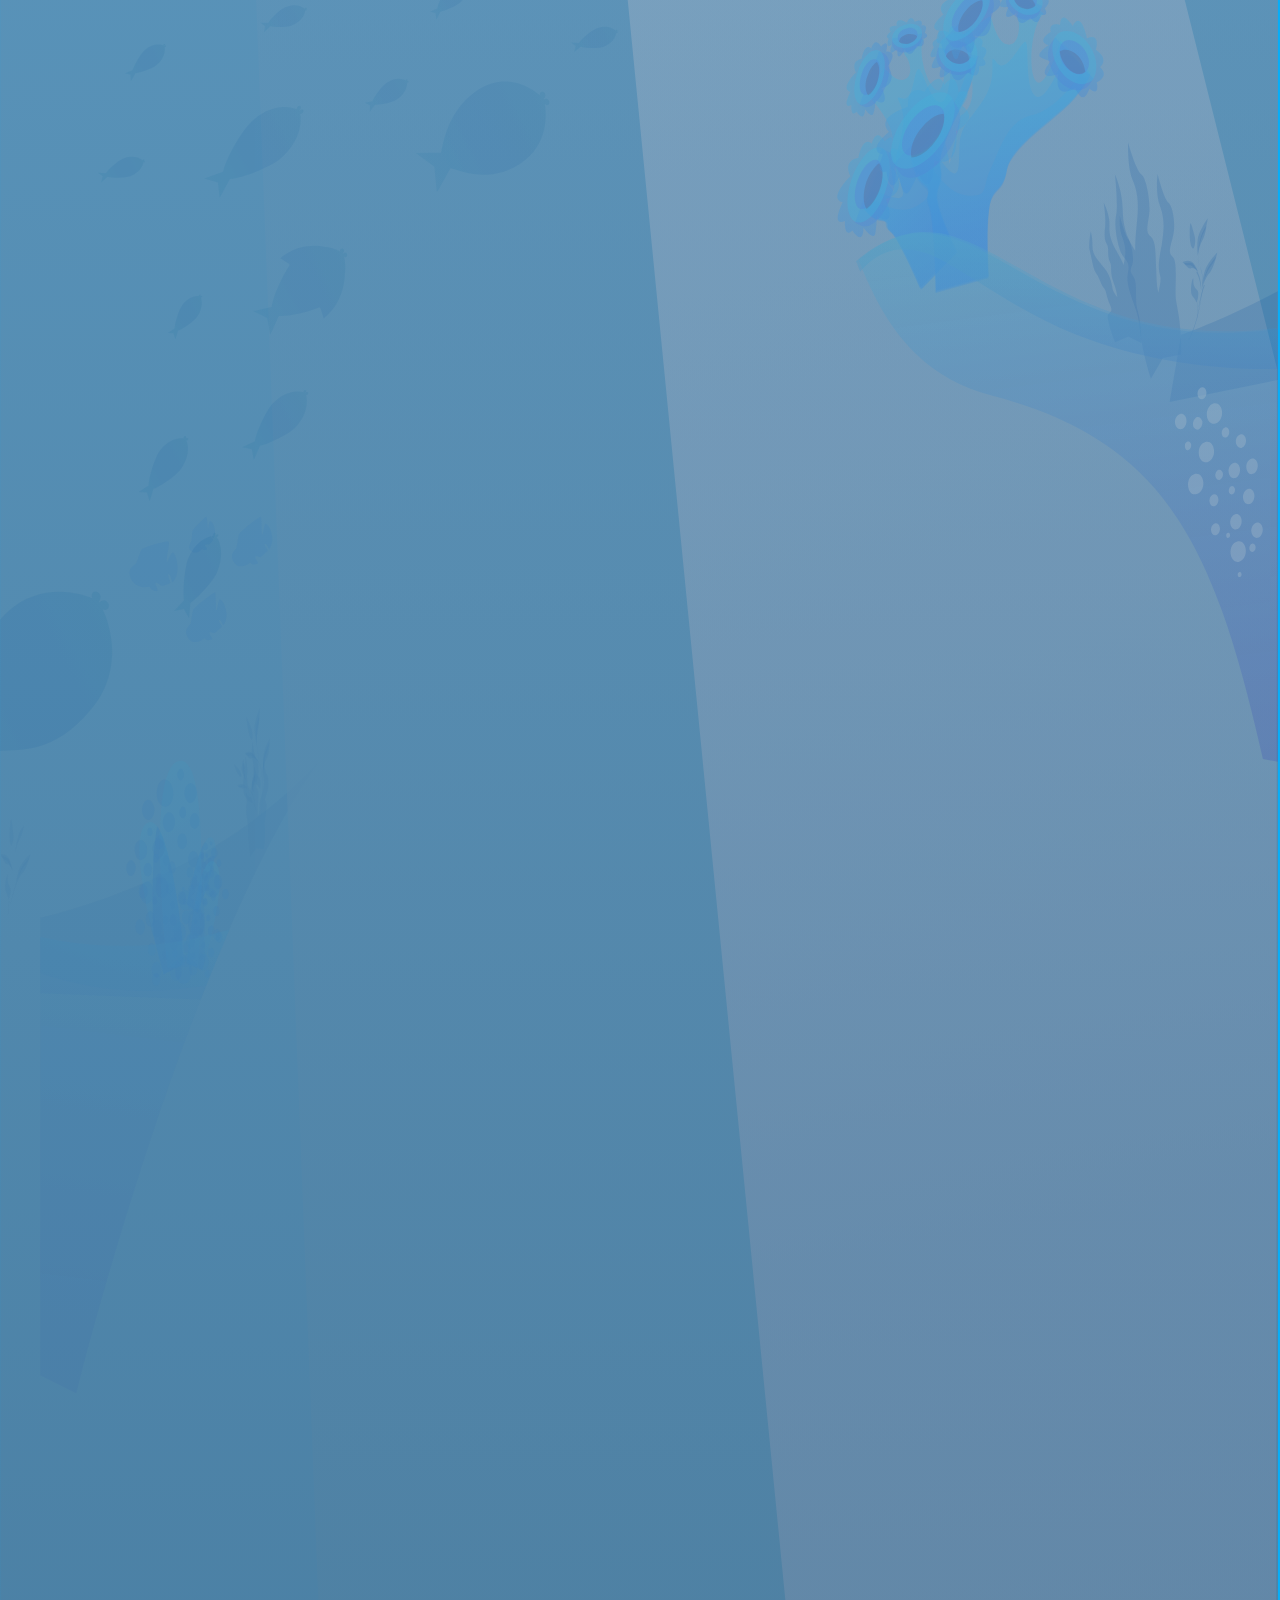
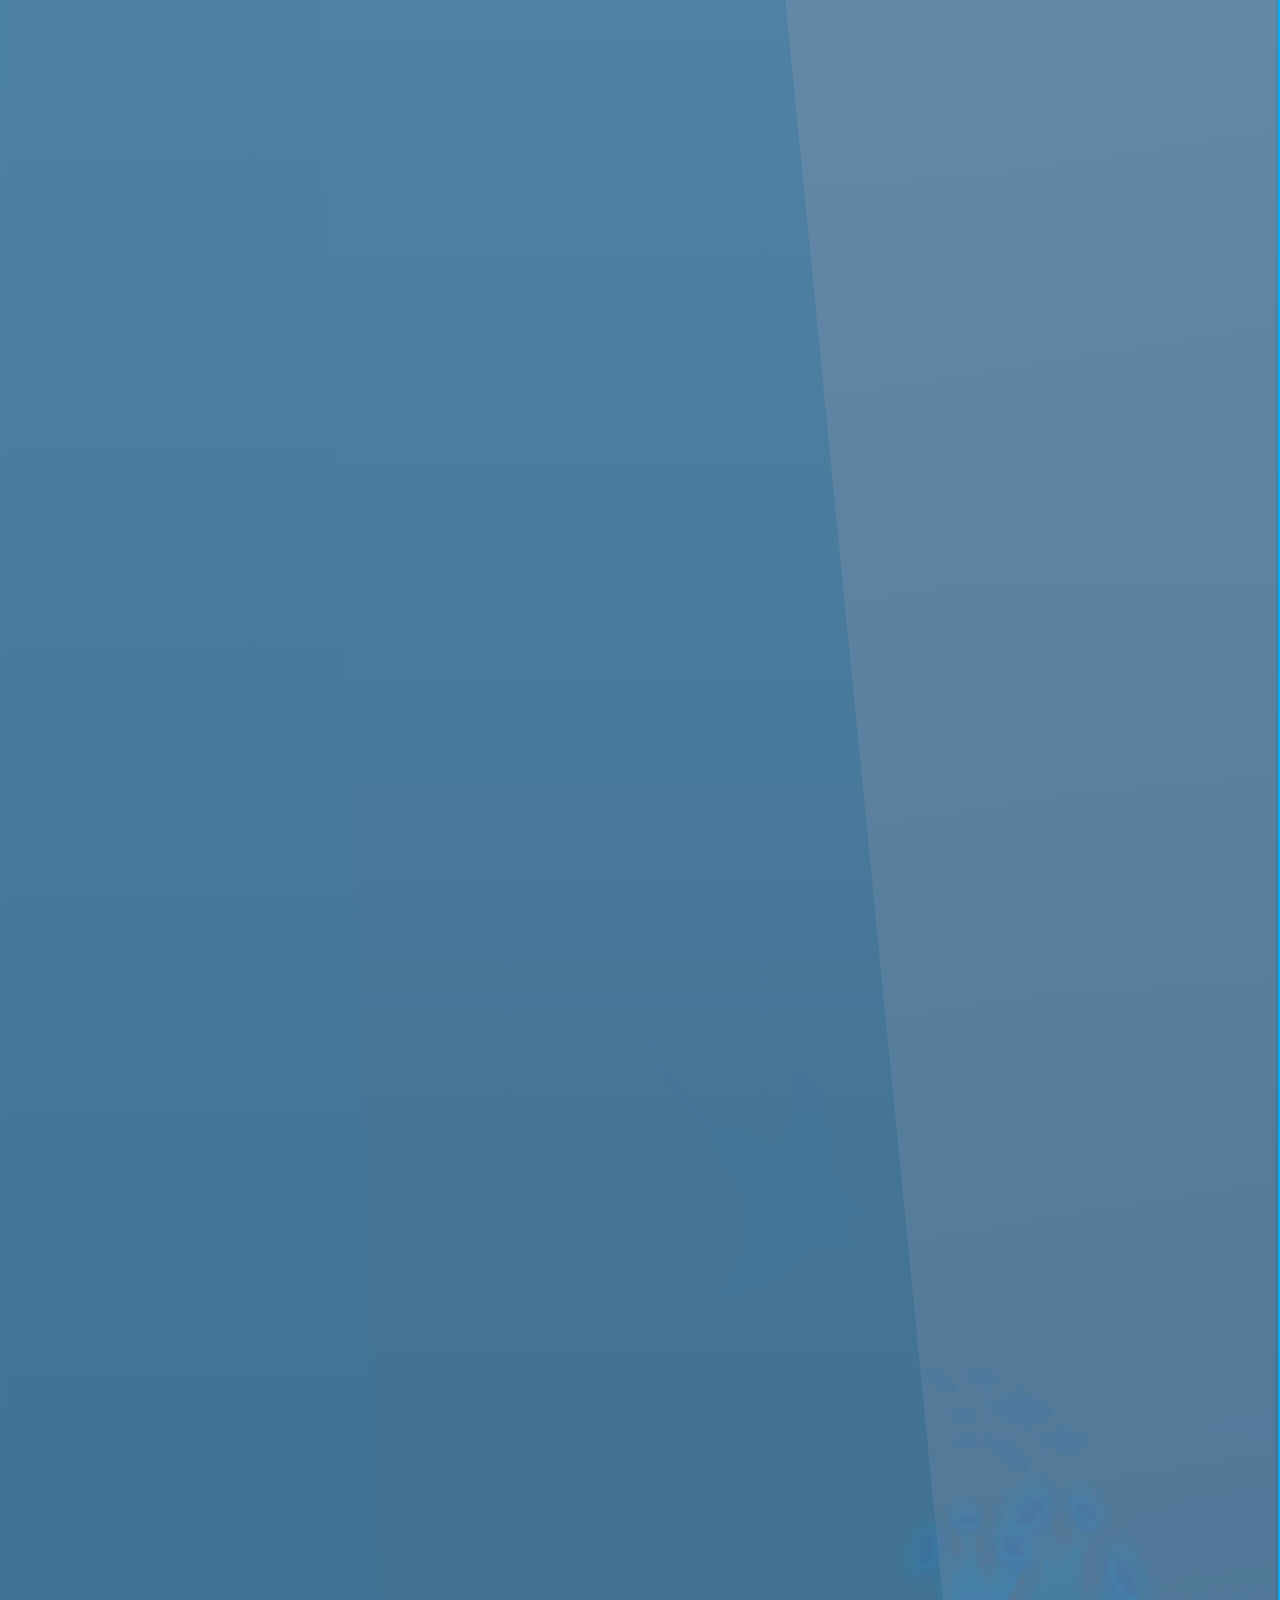
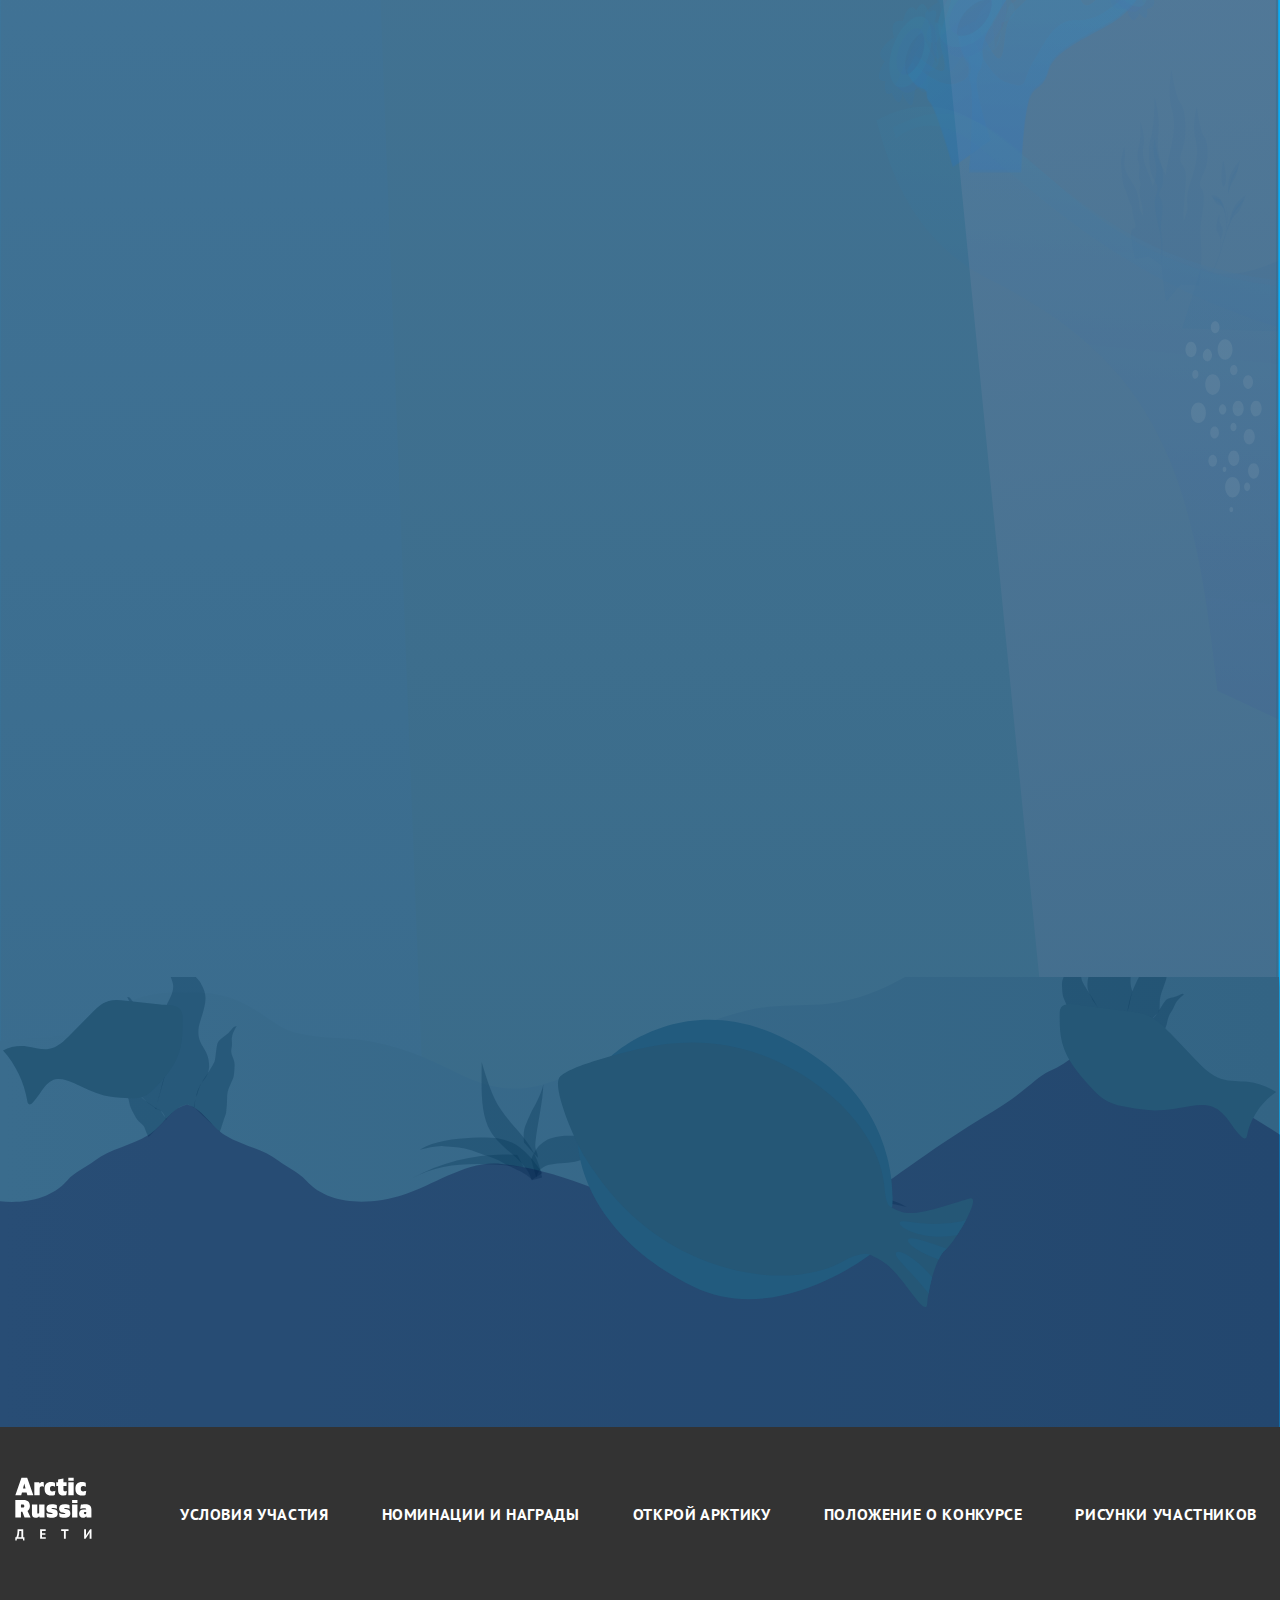
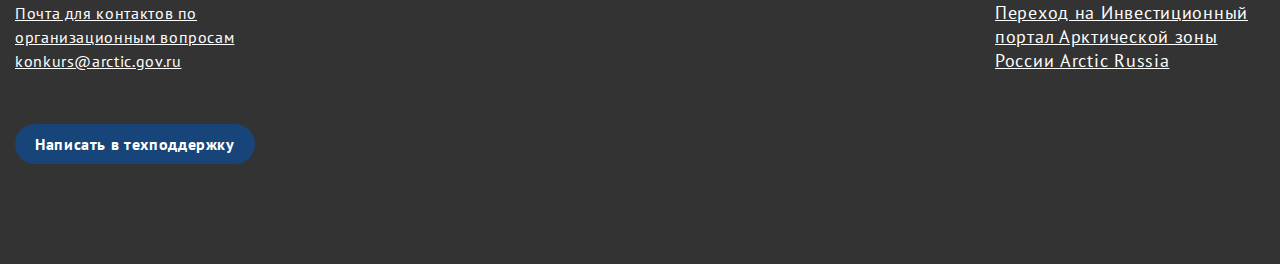
==== commit 2fbb1f0a: "Add files via upload" ====
--- a/conditions.html
+++ b/conditions.html
@@ -215,39 +215,36 @@
                 <div class="footer__top-logo">                     <picture><source srcset="img/logo-footer.svg" type="image/webp"><img src="img/logo-footer.svg" alt="Arctic Russia"></picture>                 </div>-                <nav class="footer__top-nav">-                    <ul class="footer__top-list">-                        <li><a href="#" class="footer__top-link">УСЛОВИЯ УЧАСТИЯ</a></li>-                        <li><a href="#" class="footer__top-link">НОМИНАЦИИ И НАГРАДЫ</a></li>-                        <li><a href="#" class="footer__top-link">Открой Арктику</a></li>-                        <li><a href="#" class="footer__top-link">Положение о конкурсе</a></li>-                        <li><a href="#" class="footer__top-link">РИСУНКИ УЧАСТНИКОВ</a></li>-                    </ul>-                </nav>+                <div class="footer__top-container">+                    <nav class="footer__top-nav" data-da="footer__bottom-container,0,720">+                        <ul class="footer__top-list">+                            <li><a href="#" class="footer__top-link">УСЛОВИЯ УЧАСТИЯ</a></li>+                            <li><a href="#" class="footer__top-link">НОМИНАЦИИ И НАГРАДЫ</a></li>+                            <li><a href="#" class="footer__top-link">Открой Арктику</a></li>+                            <li><a href="#" class="footer__top-link">Положение о конкурсе</a></li>+                            <li><a href="#" class="footer__top-link">РИСУНКИ УЧАСТНИКОВ</a></li>+                        </ul>+                    </nav>+                </div>             </div>             <div class="footer__bottom">+                <div class="footer__bottom-container"></div>                 <div class="footer__bottom-items">                     <div class="footer__bottom-item">-                        <a href="mailto:contact@arctic.gov.ru" class="footer__bottom-link">contact@arctic.gov.ru</a>-                        <a href="tel:+74993224427" class="footer__bottom-link">+7 (499) 322 44 27</a>-                        <div class="footer__bottom-socials">-                            <a href="#" class="footer__bottom-social">-                                <picture><source srcset="img/social-01.svg" type="image/webp"><img src="img/social-01.svg" alt=""></picture>-                            </a>-                            <a href="#" class="footer__bottom-social">-                                <picture><source srcset="img/social-02.svg" type="image/webp"><img src="img/social-02.svg" alt=""></picture>-                            </a>-                            <a href="#" class="footer__bottom-social">-                                <picture><source srcset="img/social-03.svg" type="image/webp"><img src="img/social-03.svg" alt=""></picture>-                            </a>-                        </div>+                        <a href="mailto:konkurs@arctic.gov.ru" class="footer__bottom-link" data-da="footer__top-container,0,720">+                            Почта для контактов по организационным вопросам konkurs@arctic.gov.ru+                        </a>                     </div>                     <div class="footer__bottom-item">-                        <a href="#" class="footer__bottom-exitlink">+                        <a href="#" class="footer__bottom-exitlink" data-da="footer__bottom-elem,0,720">                             Переход на Инвестиционный портал Арктической зоны России Arctic Russia                         </a>                     </div>                 </div>+                <div class="footer__bottom-support">+                    <a href="#" class="footer__bottom-btn">Написать в техподдержку</a>+                </div>+                <div class="footer__bottom-elem"></div>             </div>         </div>     </footer>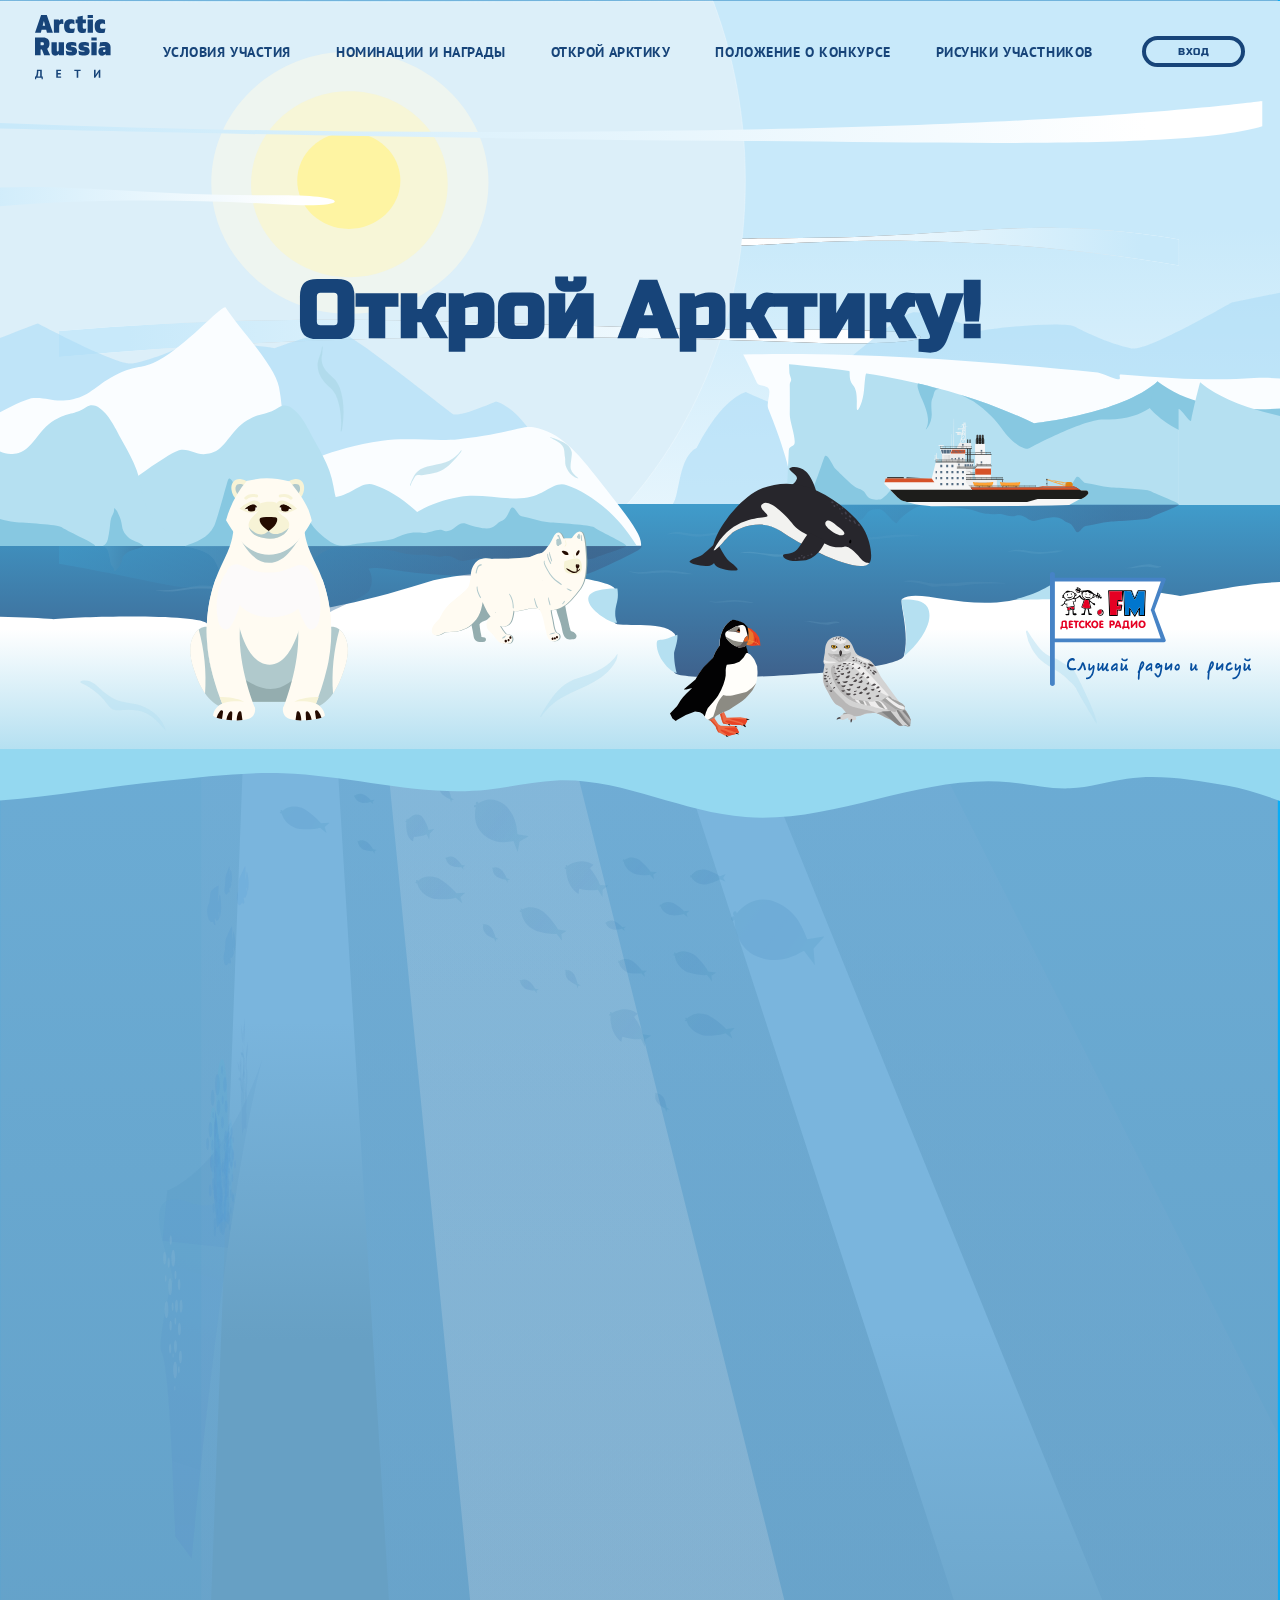
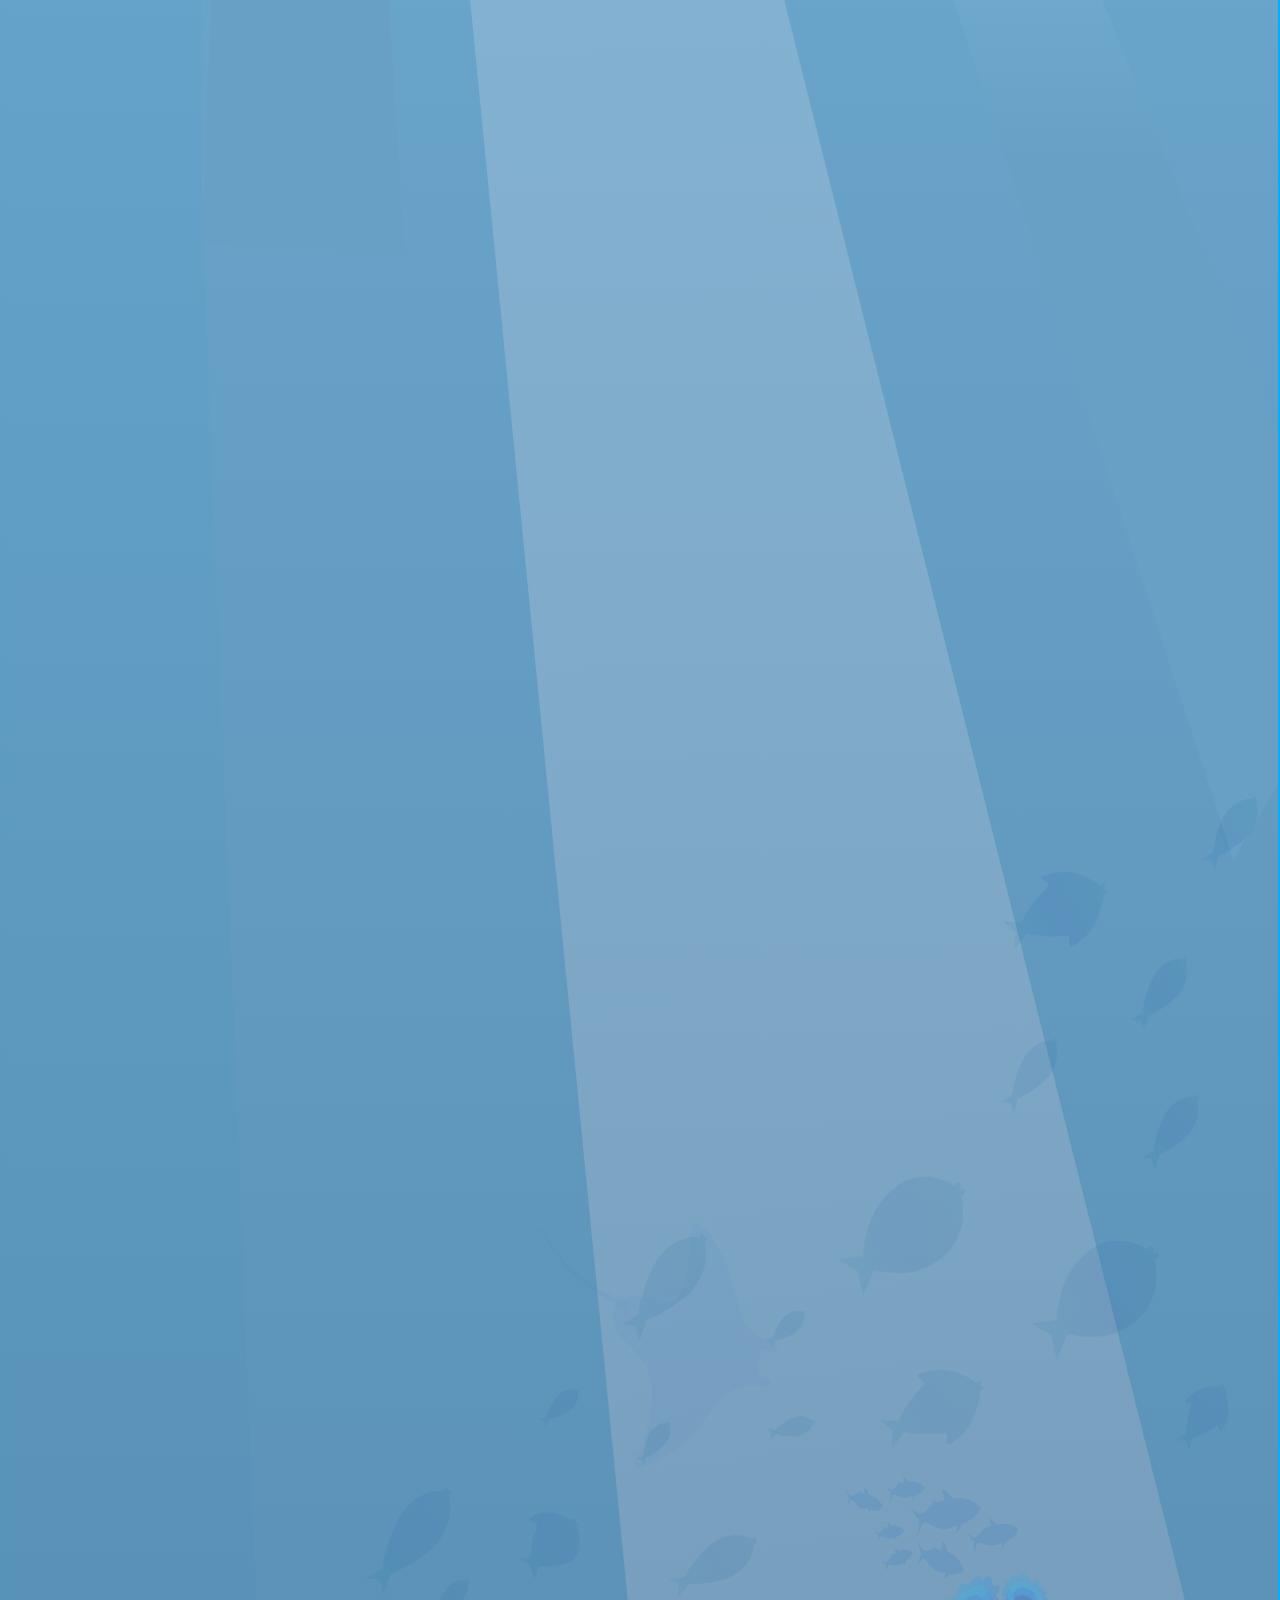
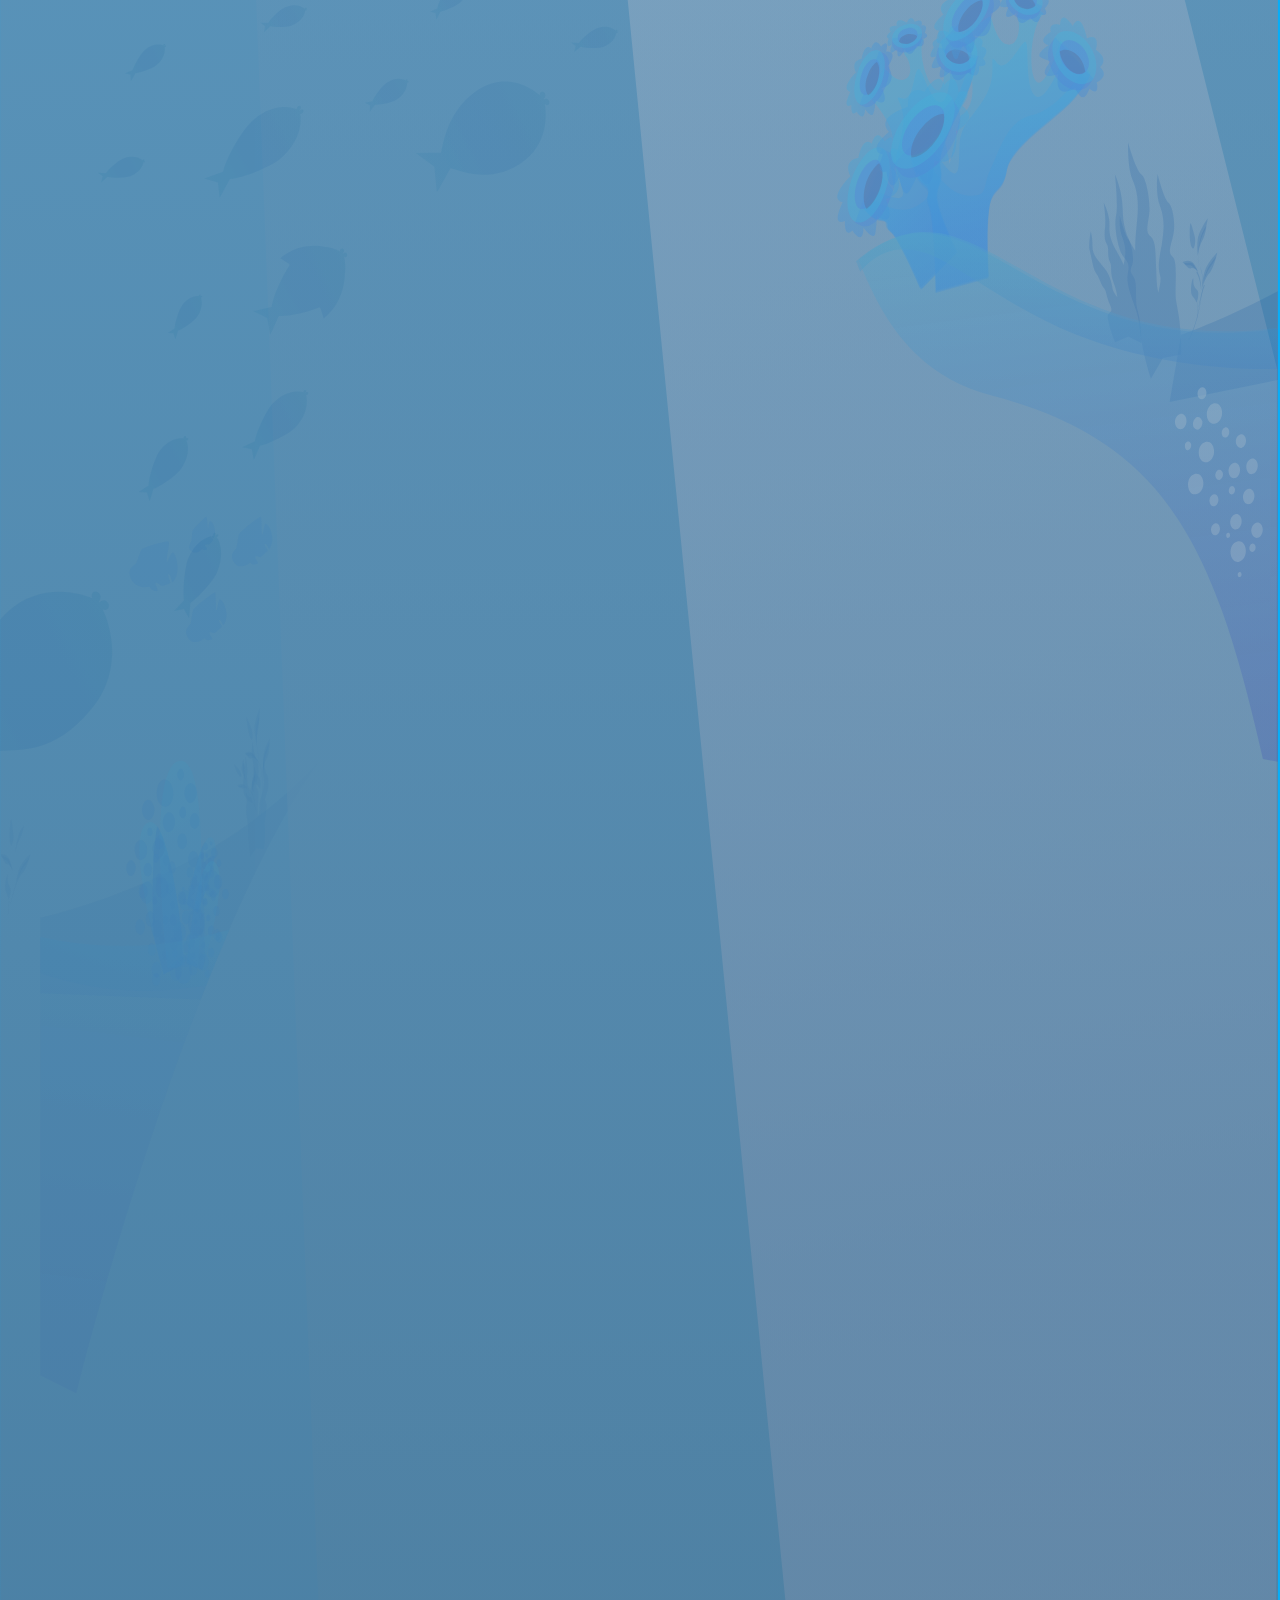
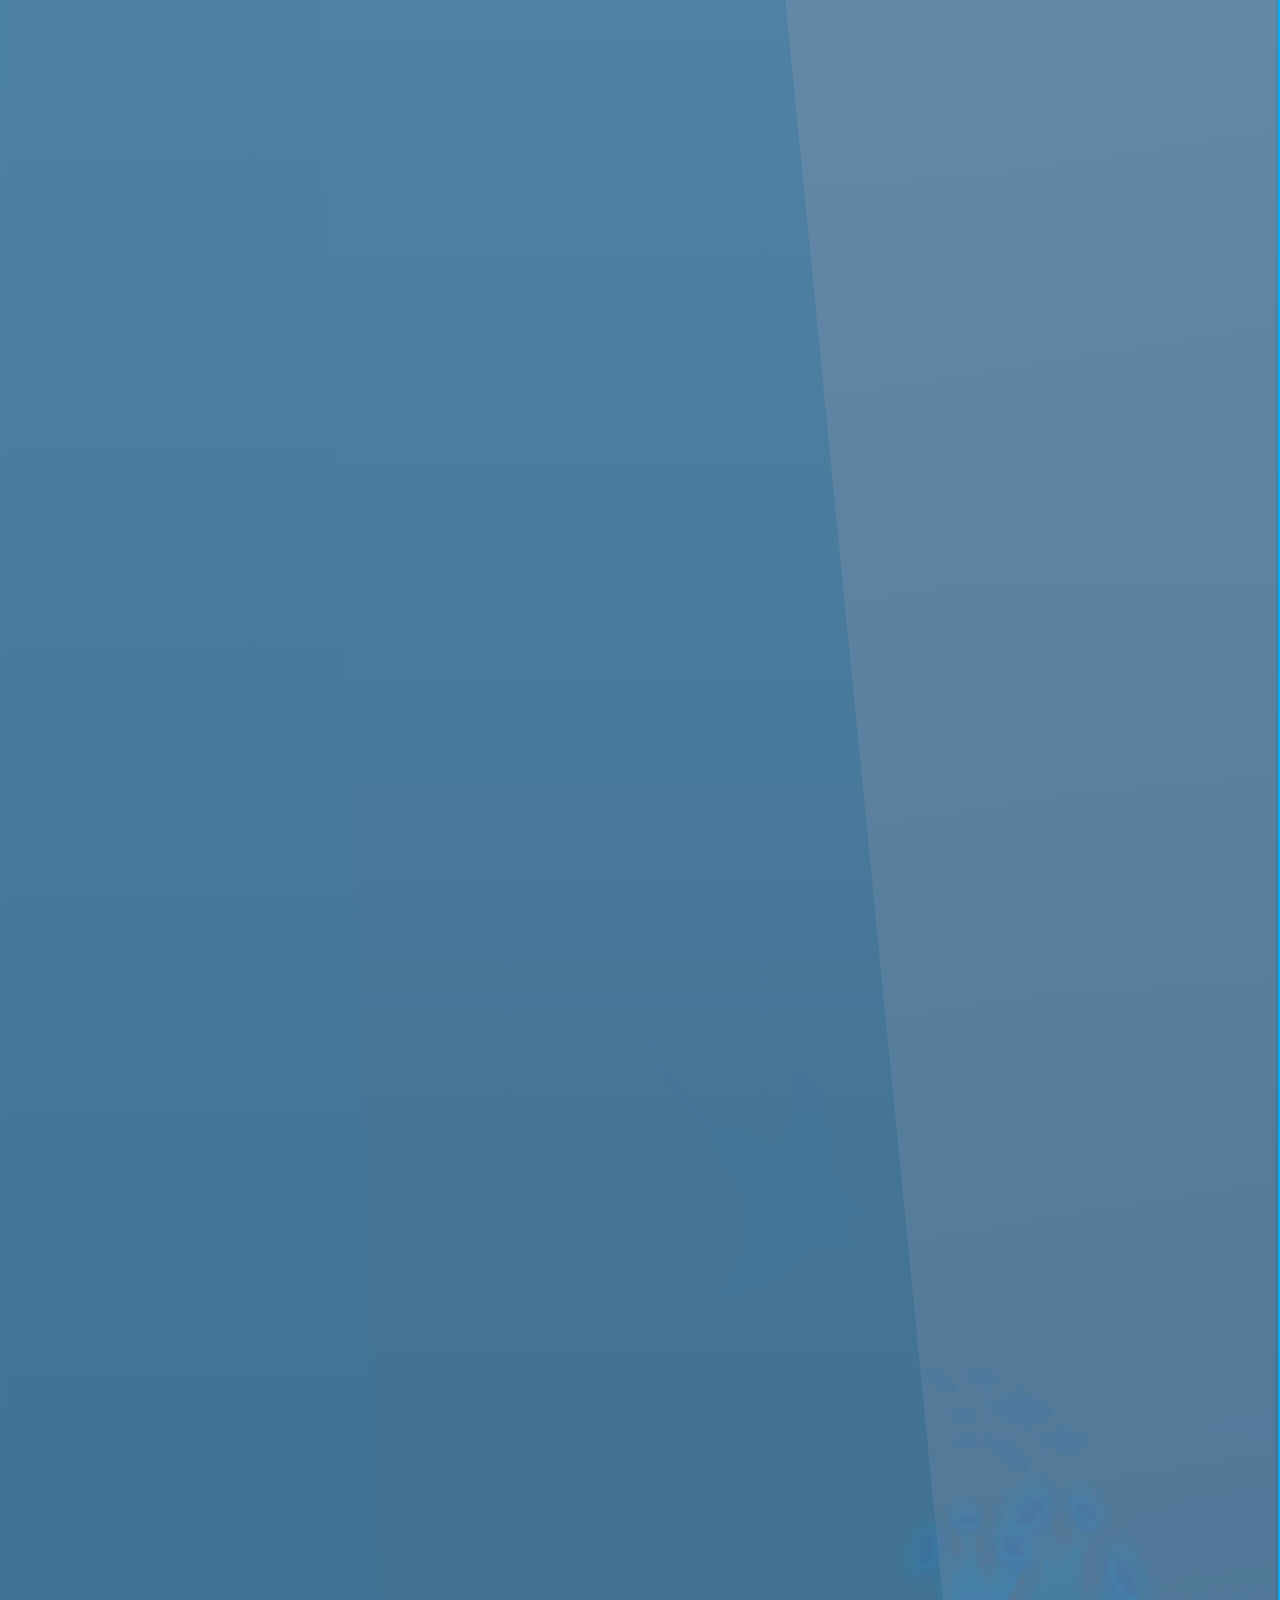
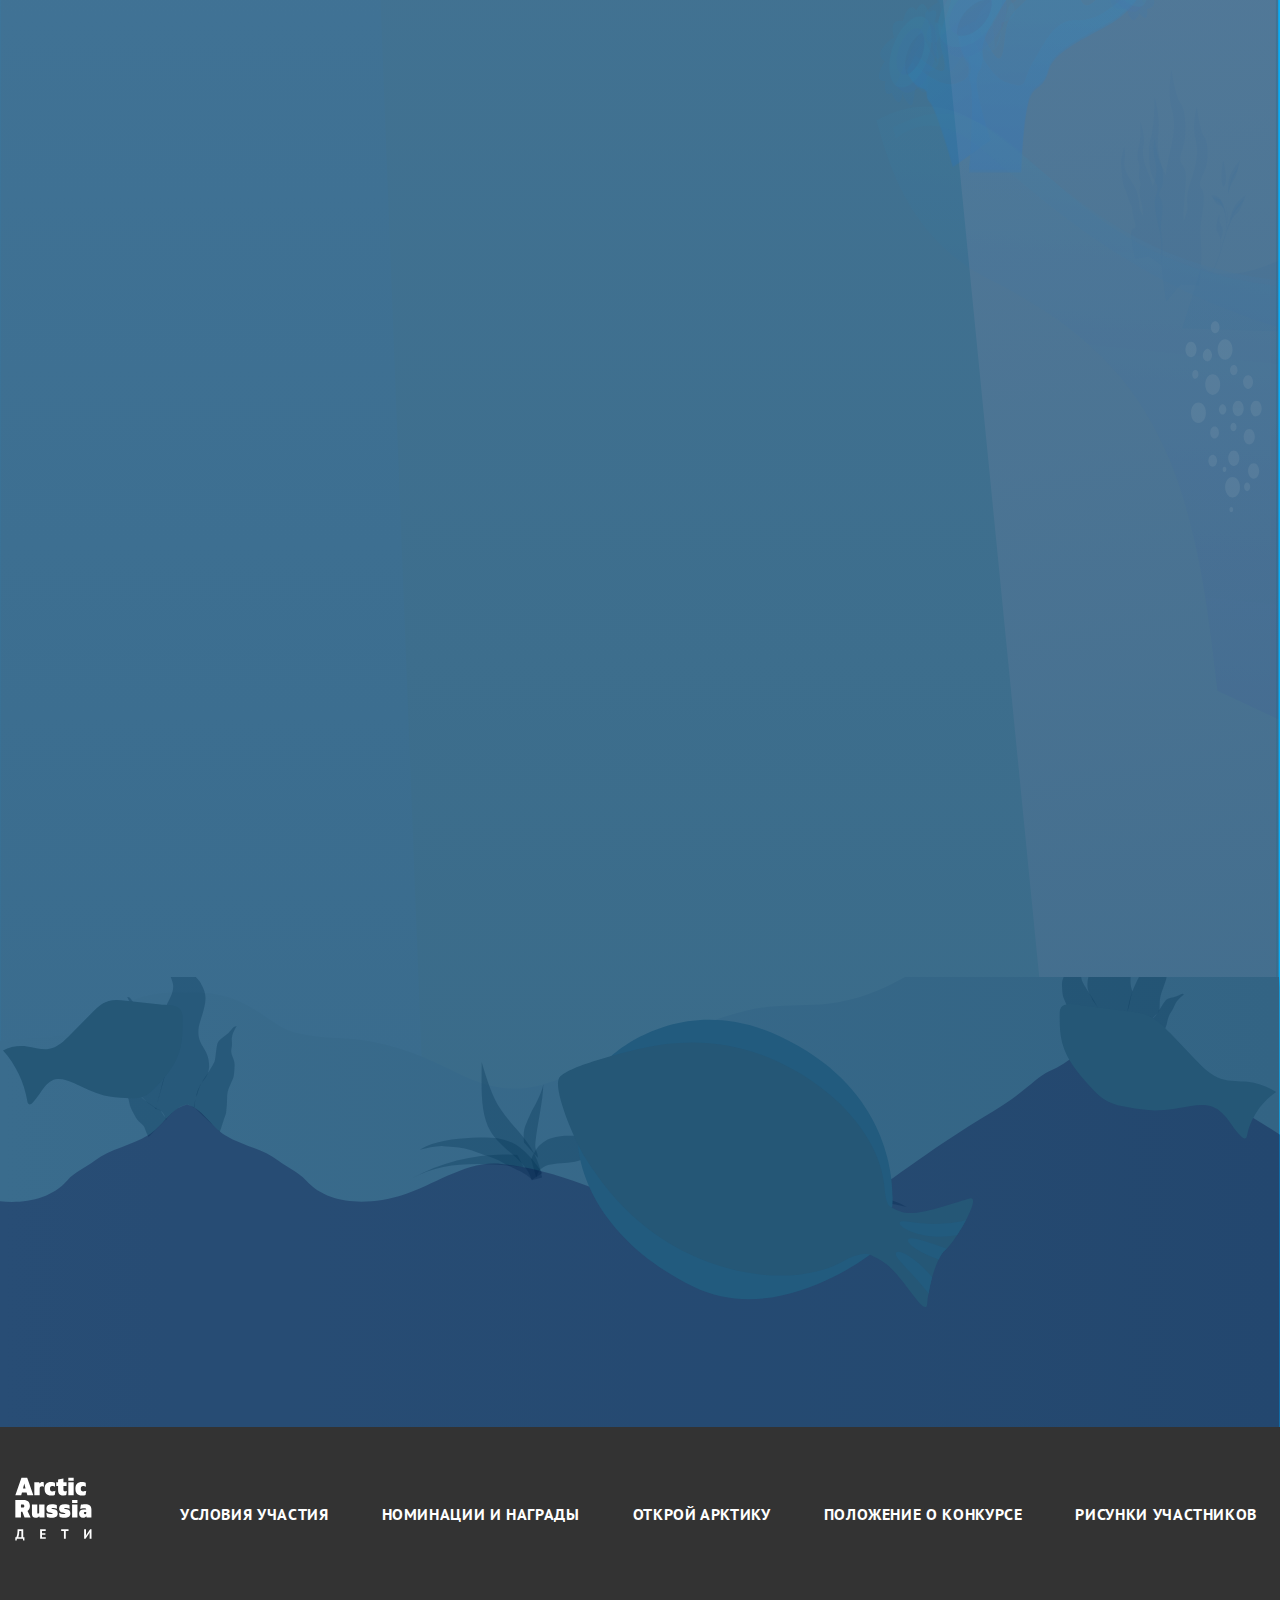
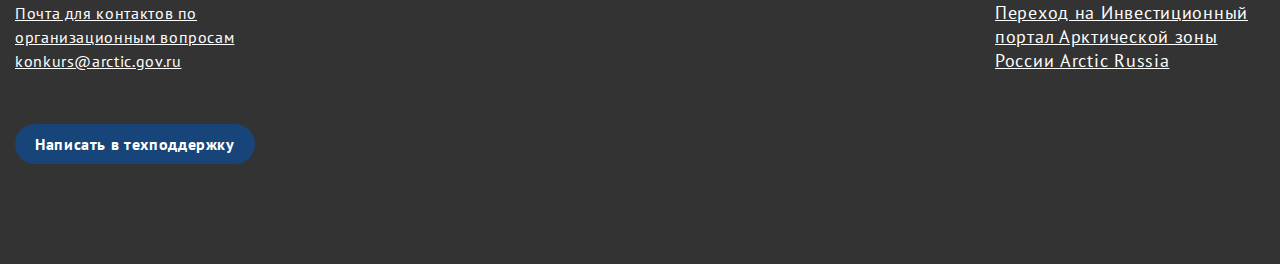
==== commit 7351f6b7: "Add files via upload" ====
--- a/conditions.html
+++ b/conditions.html
@@ -43,6 +43,9 @@
     <section class="main__screen" style="background-image: url('img/header-bg.svg');">         <div class="container">             <h1 class="main__screen-title">Открой Арктику!</h1>+            <div class="main__screen-radio">+                <picture><source srcset="img/radio.svg" type="image/webp"><img src="img/radio.svg" alt=""></picture>+            </div>         </div>     </section>     <section class="page">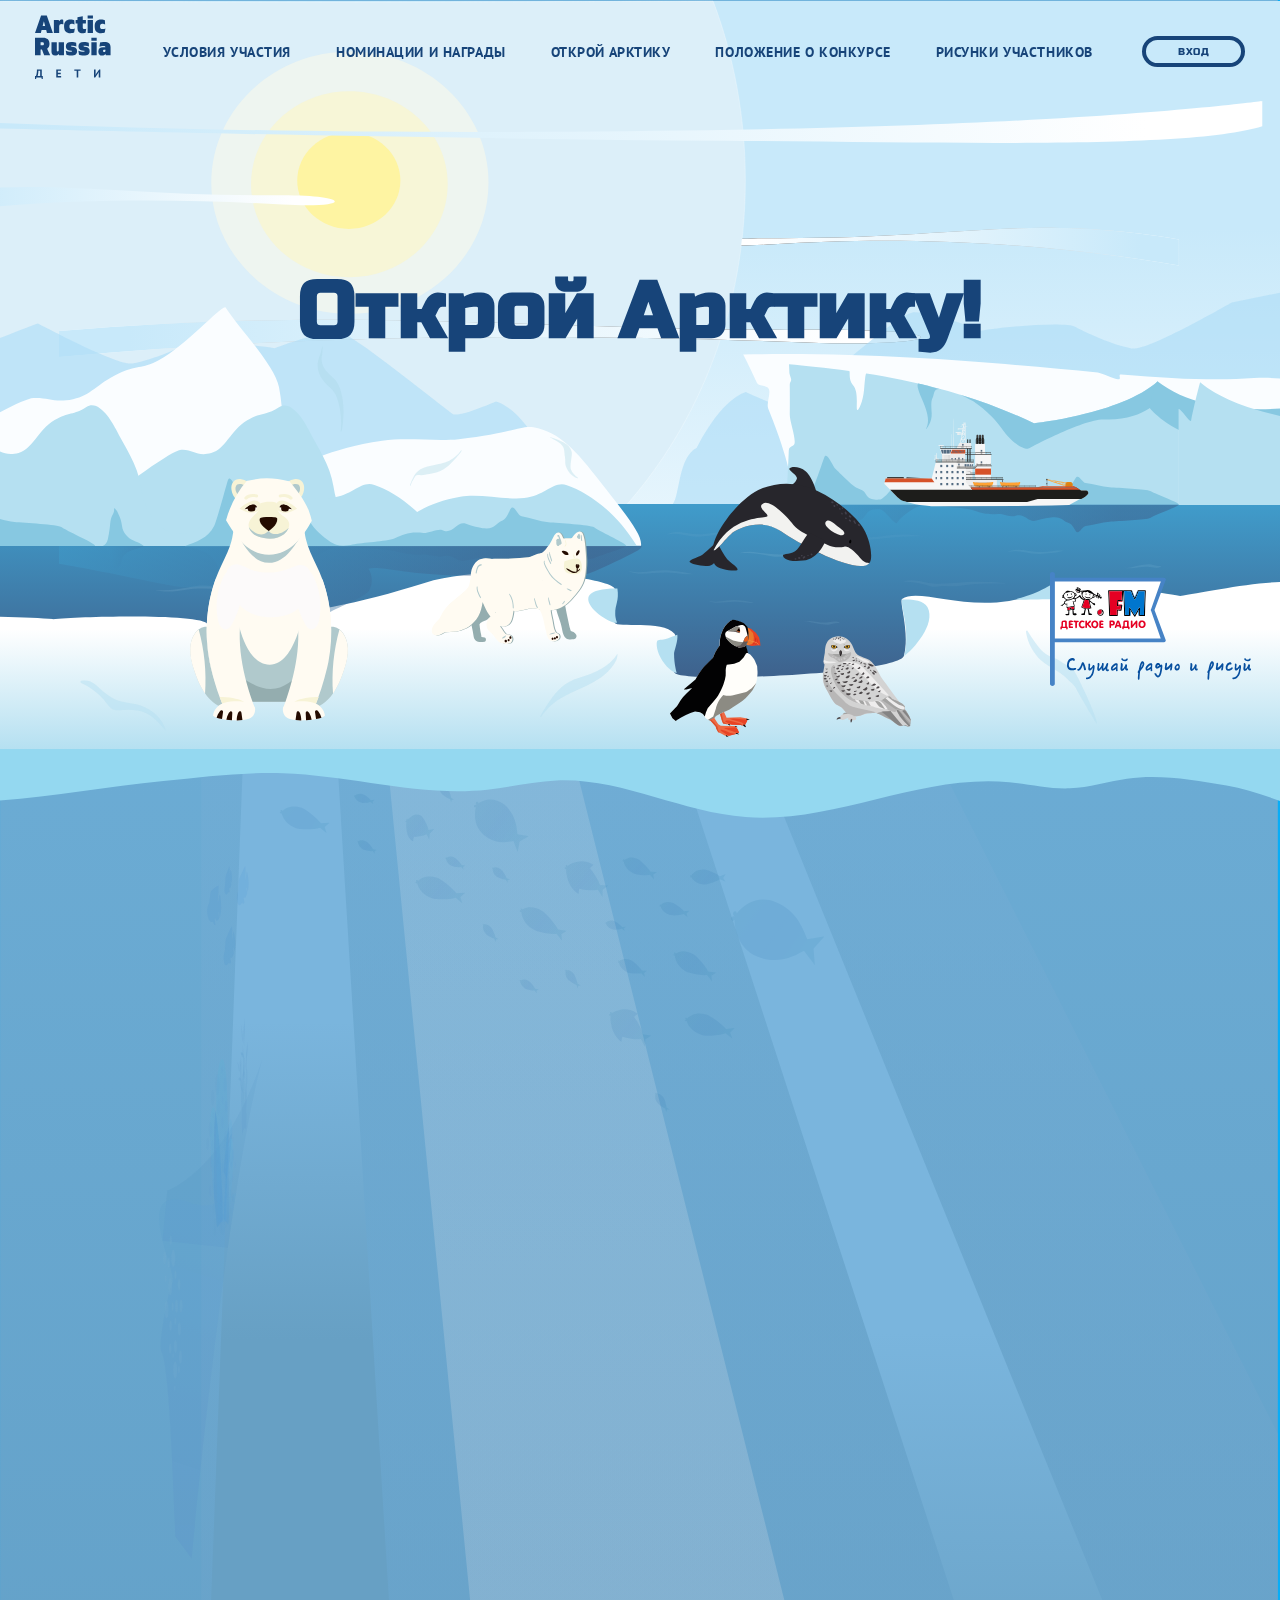
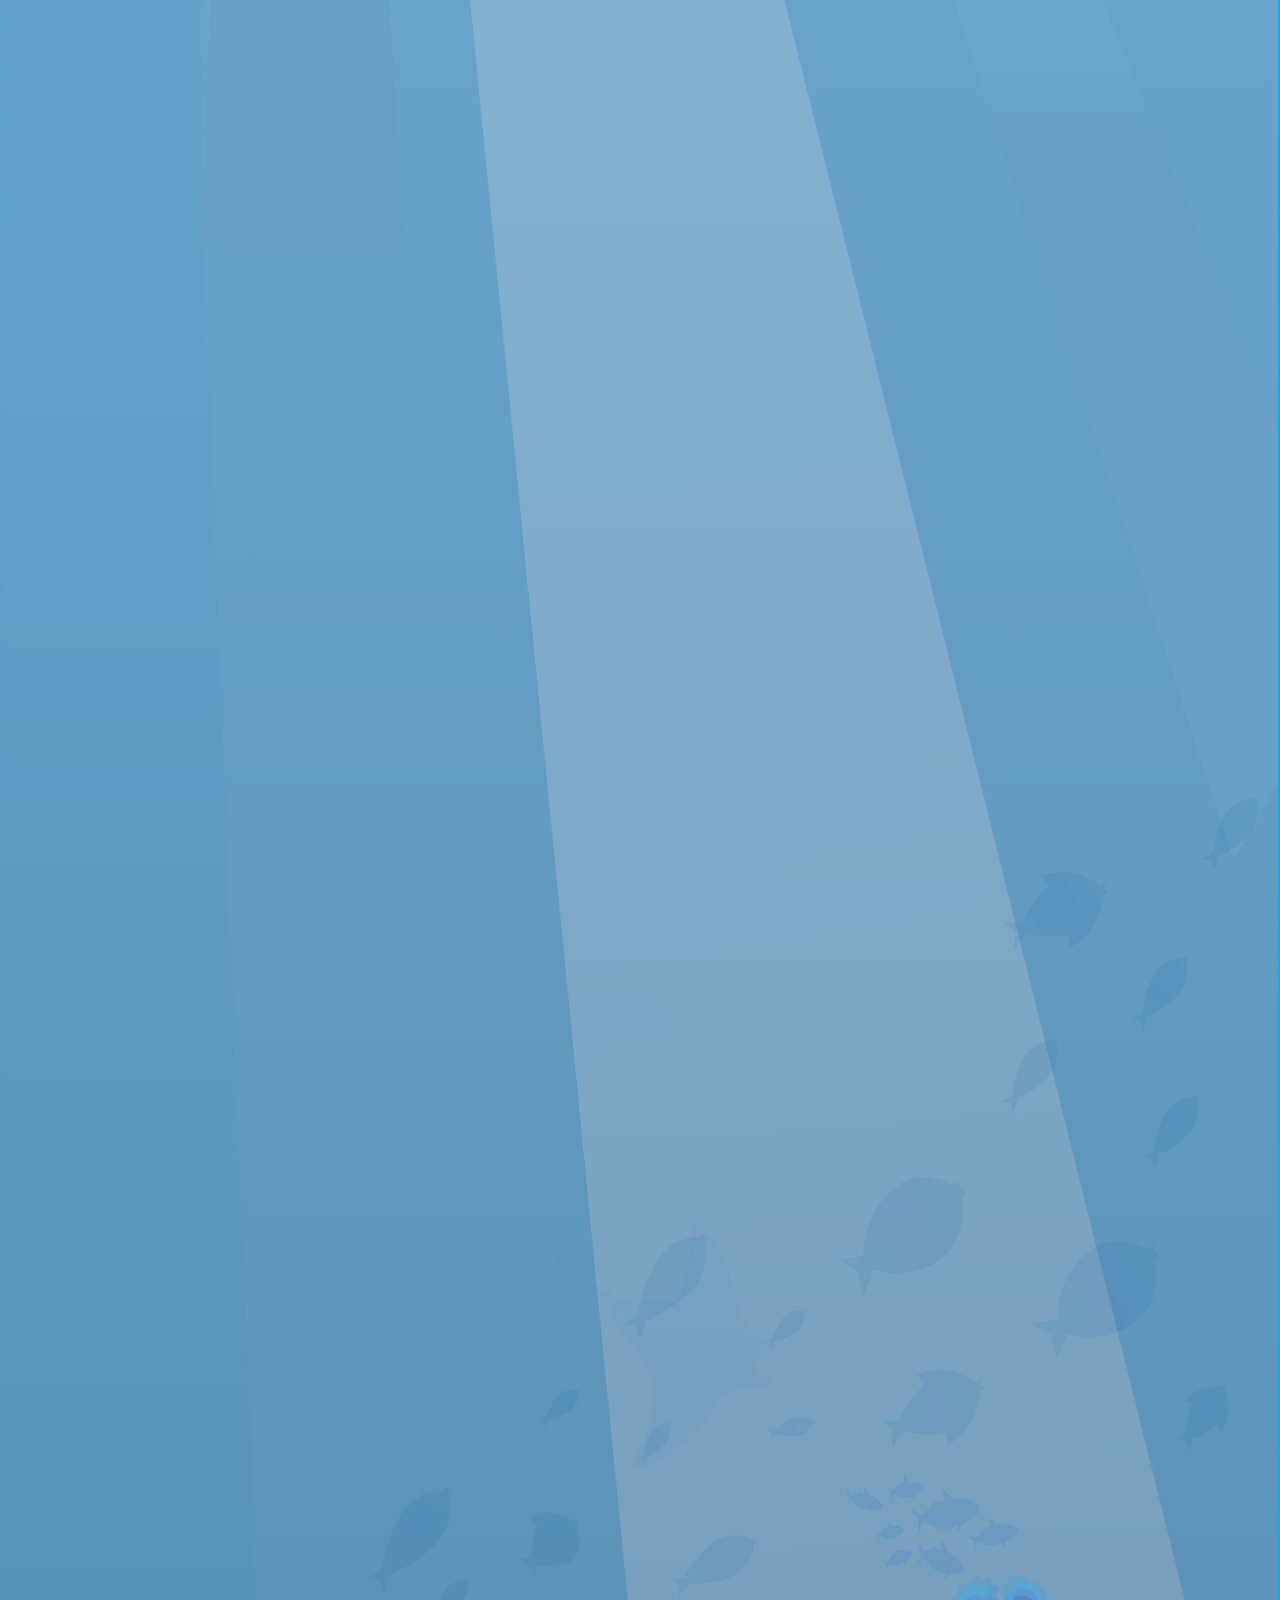
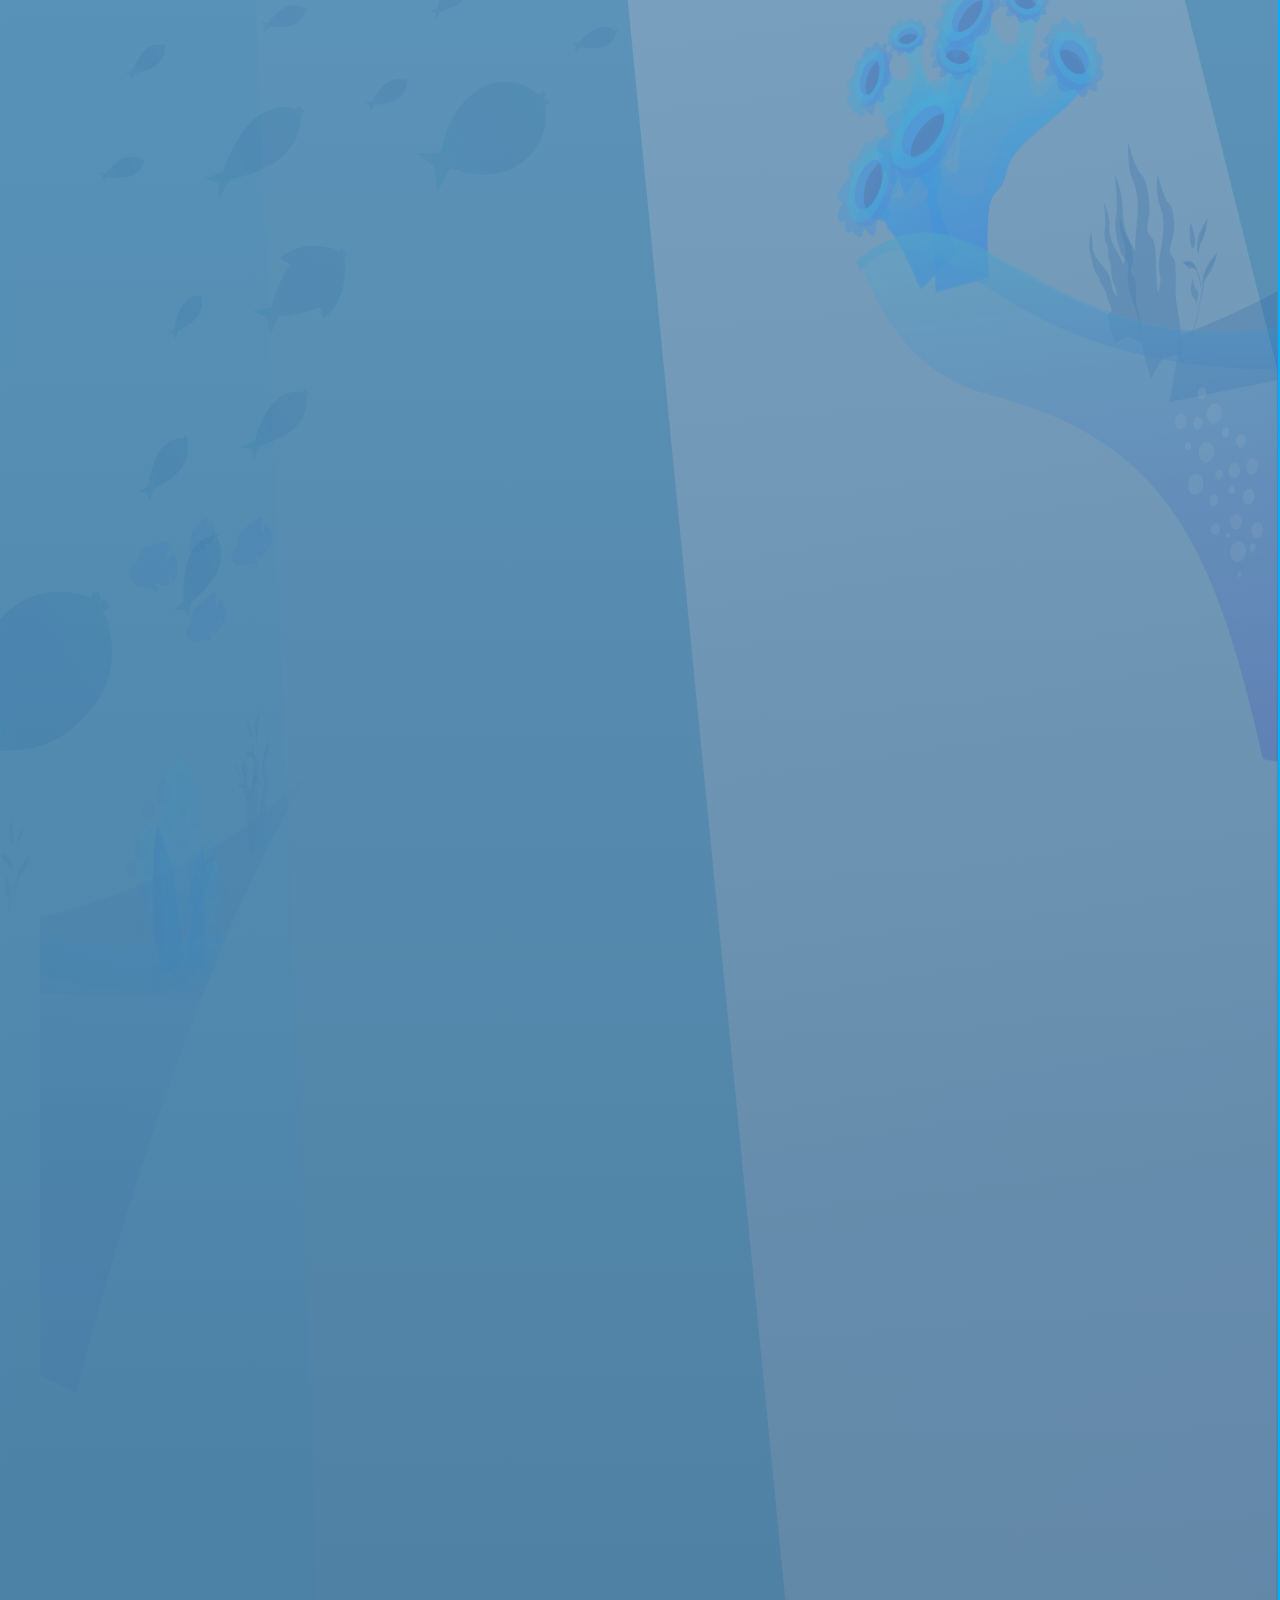
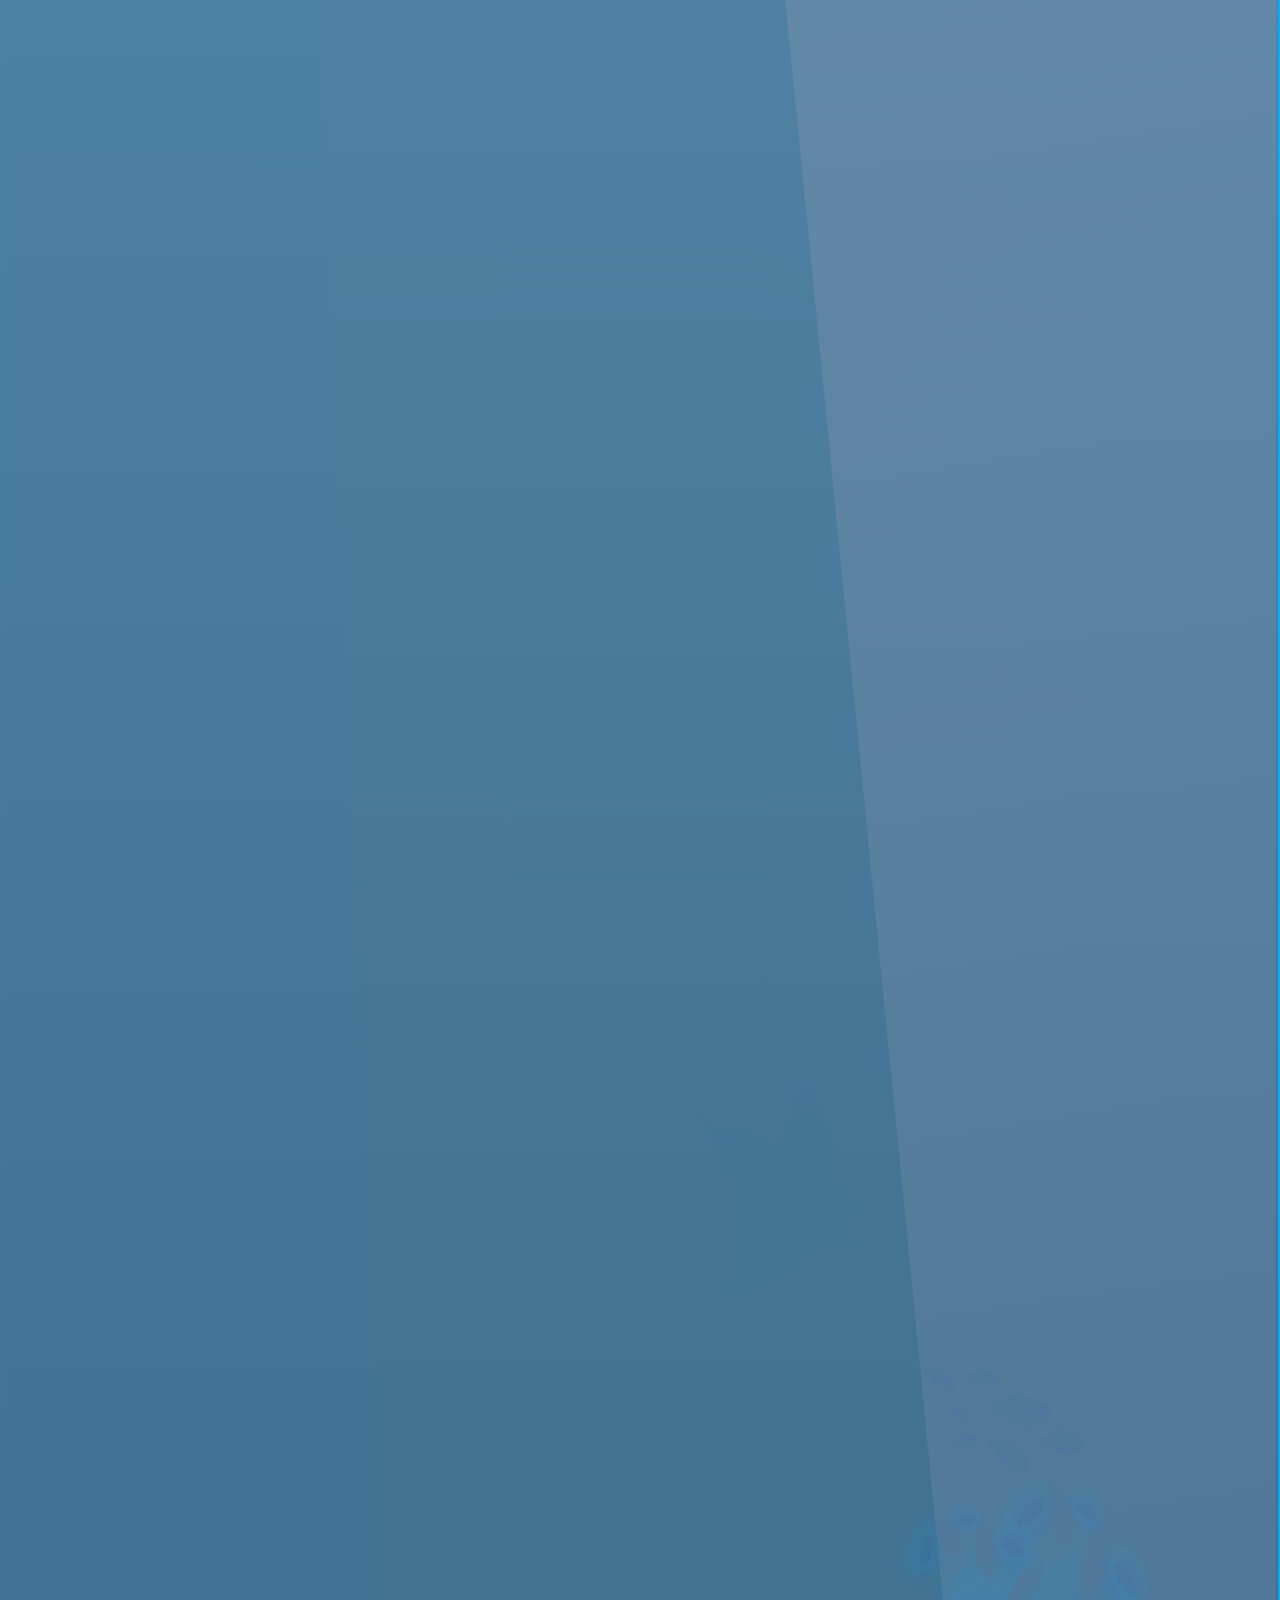
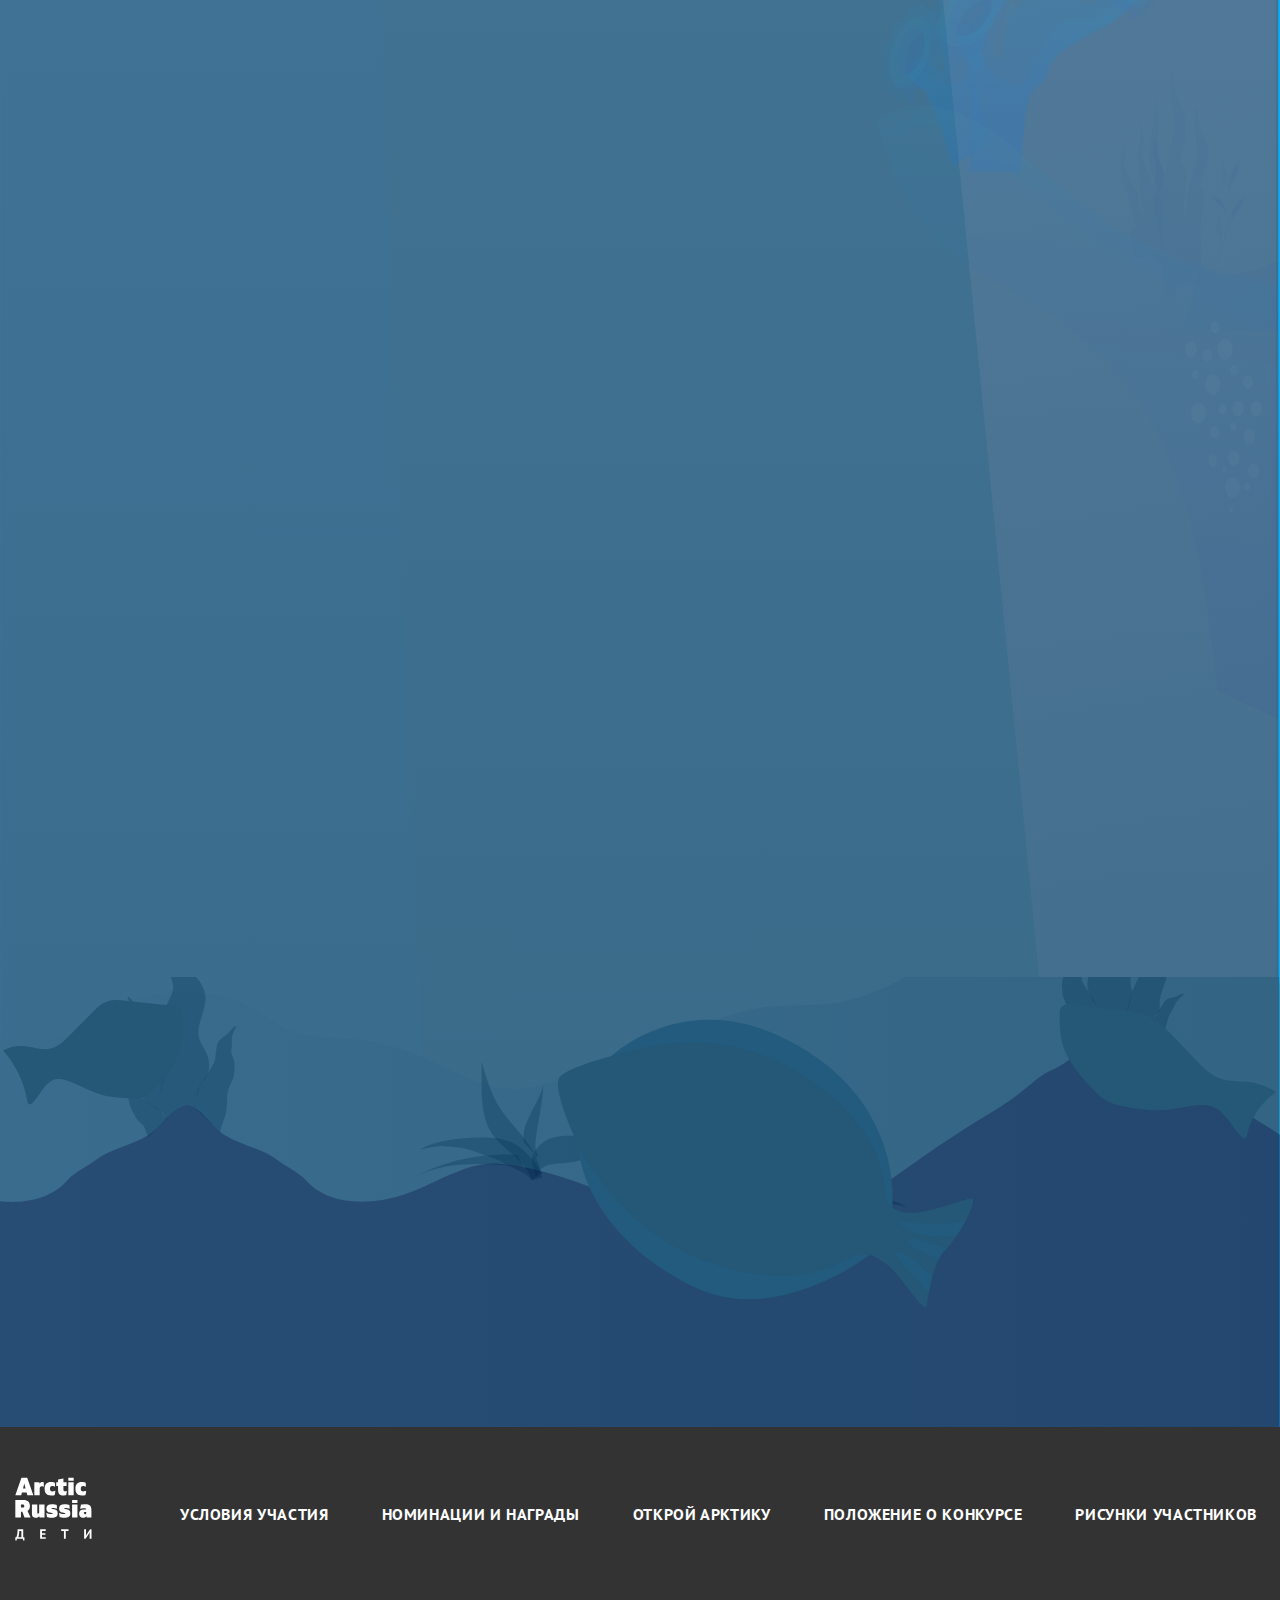
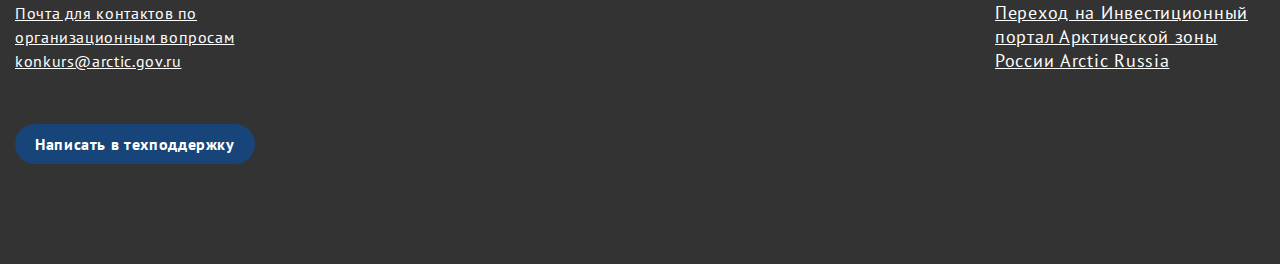
==== commit 5dd2d8eb: "Add files via upload" ====
--- a/conditions.html
+++ b/conditions.html
@@ -1,256 +1,256 @@
-<!DOCTYPE html>-<html lang="ru">--<head>-    <meta charset="UTF-8" />-    <meta name="viewport" content="width=device-width, initial-scale=1">-    <title>Условия</title>-    <link href="https://fonts.googleapis.com/css2?family=PT+Sans:wght@400;700&family=Russo+One&display=swap"-        rel="stylesheet">-    <link rel="stylesheet" href="css/style.min.css" />-    <script src="js/script.js" defer></script>-</head>--<body style="background-image: url('img/main-bg.svg');">-    <header class="header">-        <div class="header__container container">-            <div class="header__items">-                <a href="#" class="header__logo">-                    <picture><source srcset="img/logo.svg" type="image/webp"><img src="img/logo.svg" alt="Arctic Russia"></picture>-                </a>-                <nav class="header__nav">-                    <div class="header__menu menu">-                        <div class="menu-burger">-                            <span></span>-                            <span></span>-                            <span></span>-                        </div>-                        <div class="menu__body">-                            <ul class="menu__list">-                                <li><a href="#" class="menu__link">УСЛОВИЯ УЧАСТИЯ</a></li>-                                <li><a href="#" class="menu__link">НОМИНАЦИИ И НАГРАДЫ</a></li>-                                <li><a href="#" class="menu__link">Открой Арктику</a></li>-                                <li><a href="#" class="menu__link">Положение о конкурсе</a></li>-                                <li><a href="#" class="menu__link">РИСУНКИ УЧАСТНИКОВ</a></li> -                            </ul>-                        </div>-                    </div>-                </nav>-                <a href="#" class="header__btn">ВХОД</a>-            </div>-        </div>-    </header>-    <section class="main__screen" style="background-image: url('img/header-bg.svg');">-        <div class="container">-            <h1 class="main__screen-title">Открой Арктику!</h1>-            <div class="main__screen-radio">-                <picture><source srcset="img/radio.svg" type="image/webp"><img src="img/radio.svg" alt=""></picture>-            </div>-        </div>-    </section>-    <section class="page">-        <div class="page__container container paralax-area">-            <div class="page__bubles bubles-page">-                <div class="bubles-page__items">-                    <div class="bubles-page__item bubles-page__item--1 anim-items">-                        <picture><source srcset="img/buble-1.svg" type="image/webp"><img src="img/buble-1.svg" alt=""></picture>-                    </div>-                    <div class="bubles-page__item bubles-page__item--2 anim-items">-                        <picture><source srcset="img/buble-2.svg" type="image/webp"><img src="img/buble-2.svg" alt=""></picture>-                    </div>-                    <div class="bubles-page__item bubles-page__item--3 anim-items">-                        <picture><source srcset="img/buble-3.svg" type="image/webp"><img src="img/buble-3.svg" alt=""></picture>-                    </div>-                    <div class="bubles-page__item bubles-page__item--4 anim-items">-                        <picture><source srcset="img/buble-4.svg" type="image/webp"><img src="img/buble-4.svg" alt=""></picture>-                    </div>-                    <div class="bubles-page__item bubles-page__item--5 anim-items">-                        <picture><source srcset="img/buble-5.svg" type="image/webp"><img src="img/buble-5.svg" alt=""></picture>-                    </div>-                    <div class="bubles-page__item bubles-page__item--6 anim-items">-                        <picture><source srcset="img/buble-6.svg" type="image/webp"><img src="img/buble-6.svg" alt=""></picture>-                    </div>-                    <div class="bubles-page__item bubles-page__item--7 anim-items">-                        <picture><source srcset="img/buble-7.svg" type="image/webp"><img src="img/buble-7.svg" alt=""></picture>-                    </div>-                    <div class="bubles-page__item bubles-page__item--8 anim-items">-                        <picture><source srcset="img/buble-8.svg" type="image/webp"><img src="img/buble-8.svg" alt=""></picture>-                    </div>-                </div>-            </div>-        </div>-        <div class="page__participants">-            <div class="page__container container">-                <div class="page__participants-title title anim-items">Участники</div>-                <div class="page__participants-label anim-items">От 6 до 17 лет</div>-                <div class="page__participants-text anim-items">включительно</div>-                <div class="page__participants-items items-participants">-                    <a href="#" class="items-participants__column anim-items">-                        <div class="items-participants__text">-                            <p>Учащиеся художественных школ и образовательных учреждений </p>-                        </div>-                    </a>-                    <a href="#" class="items-participants__column anim-items">-                        <div class="items-participants__text">-                            <p>Воспитанники воскресных школ</p>-                        </div>-                    </a>-                    <a href="#" class="items-participants__column anim-items">-                        <div class="items-participants__text">-                            <p>Дети, занимающиеся ИЗО самостоятельно</p>-                        </div>-                    </a>-                    <a href="#" class="items-participants__column anim-items">-                        <div class="items-participants__text">-                            <p>Воспитанники <br> семейно-ориентированных общественных организаций</p>-                        </div>-                    </a>-                </div>-                <div class="page__btn anim-items">-                    <a href="#">ХОЧУ УЧАСТВОВАТЬ</a>-                </div>-            </div>-        </div>-        <div class="page__participaion">-            <div class="page__container container">-                <div class="page__participaion-title title anim-items">Участие в конкурсе</div>-                <div class="page__participaion-items items-participaion">-                    <div class="items-participaion__column">-                        <div class="items-participaion__title anim-items">Шаг 1</div>-                        <div class="items-participaion__subtitle anim-items">Заполни заявку</div>-                        <ul class="items-participaion__list">-                            <li class="anim-items">-                                <span class="accent">До 16 декабря 2020 г</span> на русском языке <a href="#" target="_blank" rel="noopener noreferrer">на странице Конкурса</a> -                                <span class="clarification">(ФИО автора в именительном падеже)</span>-                            </li>-                            <li class="anim-items">-                                Заполни информацию о школе и педагоге-                                <span class="clarification">(при наличии)</span>-                            </li>-                            <li class="anim-items">-                                Будьте внимательны, не допускайте опечаток и ошибок! -                                <span class="clarification">На основании введенных данных автоматически формируются Сертификаты</span>-                            </li>-                        </ul>-                    </div>-                    <div class="items-participaion__column">-                        <div class="items-participaion__title anim-items">Шаг 2</div>-                        <div class="items-participaion__subtitle anim-items">Прикрепи фотографии</div>-                        <ul class="items-participaion__list">-                            <li class="anim-items">-                                <span class="accent">До 4-х цифровых фотографий</span> произведений от одного автора В формате <span class="format">jpeg</span> или <span class="format">png</span> !-                            </li>-                            <li class="anim-items">-                                Размер превью изображений долэен быть <a href="#">не менее</a> 1200 х 900 px с разрешением не менее 72 dpi-                            </li>-                            <li class="anim-items">-                                Не подписывайте работы на лицевой стороне!-                            </li>-                            <li class="anim-items">-                                Дополни <span class="accent">коротким эссе</span>, раскрывающим тему рисунка или -                                <span class="accent">рассказом</span>, почему выбрана тема-                            </li>-                        </ul>-                    </div>-                </div>-                <div class="page__participaion-info info-participaion anim-items">-                    <div class="info-participaion__title">Важно !</div>-                    <div class="info-participaion__text">-                        Заявки и фотографии работ на электронную почту не принимаются !-                    </div>-                </div>-                <div class="page__participaion-items items-participaion">-                    <div class="items-participaion__column">-                        <div class="items-participaion__title anim-items">Шаг 3</div>-                        <div class="items-participaion__subtitle anim-items">Подтверди согласие</div>-                        <ul class="items-participaion__list">-                            <li class="anim-items">-                                На <a href="#" target="_blank" rel="noopener noreferrer">обработку персональных данных</a>-                            </li>-                            <li class="anim-items">-                                Со всеми условиями -                                <a href="#" target="_blank" rel="noopener noreferrer">положения Конкурса</a>-                            </li>-                        </ul>-                    </div>-                    <div class="items-participaion__column">-                        <div class="items-participaion__title anim-items">Шаг 4</div>-                        <div class="items-participaion__subtitle anim-items">Прикрепи фотографии</div>-                        <ul class="items-participaion__list">-                            <li class="anim-items">-                                <span class="accent">До 24 декабря</span> Финалист должен привезти работу лично или отправить почтовым отправлением (наложенным платежом) или предоставить исходные материалы высокого качества для печати (для компьютерной графики)-                            </li>-                            <li class="anim-items">-                                Подтвердить отправку организаторам сканом (фото) квитанции отправления на е-майл:       -                                <a href="mailto:konkurs@arctic.gov.ru" target="_blank" rel="noopener noreferrer" class="accent">konkurs@arctic.gov.ru</a> -                            </li>-                            <li class="anim-items">-                                Финалист, не отправивший в указанные сроки работу почтовым отправлением-                                или не вышедший на связь с организаторами, снимается с конкурса, и на его место приглашается следующий в рейтинге (по   количеству набранных баллов) участник-                            </li>-                        </ul>-                    </div>-                </div>-                <div class="page__btn anim-items">-                    <a href="#">ХОЧУ УЧАСТВОВАТЬ</a>-                </div>-            </div>-        </div>-        <div class="page__decor">-            <div class="page__decor-container container">-                <div class="page__decor-items">-                    <div class="page__decor-item page__decor-item--1">-                        <picture><source srcset="img/footer-image-item-01.svg" type="image/webp"><img src="img/footer-image-item-01.svg" alt=""></picture>-                    </div>-                    <div class="page__decor-item page__decor-item--2">-                        <picture><source srcset="img/footer-image-item-02.svg" type="image/webp"><img src="img/footer-image-item-02.svg" alt=""></picture>-                    </div>-                    <div class="page__decor-item page__decor-item--3">-                        <picture><source srcset="img/footer-image-item-03.svg" type="image/webp"><img src="img/footer-image-item-03.svg" alt=""></picture>-                    </div>-                </div>-            </div>-        </div>-    </section>-    <footer class="footer">-        <div class="container">-            <div class="footer__top">-                <div class="footer__top-logo">-                    <picture><source srcset="img/logo-footer.svg" type="image/webp"><img src="img/logo-footer.svg" alt="Arctic Russia"></picture>-                </div>-                <div class="footer__top-container">-                    <nav class="footer__top-nav" data-da="footer__bottom-container,0,720">-                        <ul class="footer__top-list">-                            <li><a href="#" class="footer__top-link">УСЛОВИЯ УЧАСТИЯ</a></li>-                            <li><a href="#" class="footer__top-link">НОМИНАЦИИ И НАГРАДЫ</a></li>-                            <li><a href="#" class="footer__top-link">Открой Арктику</a></li>-                            <li><a href="#" class="footer__top-link">Положение о конкурсе</a></li>-                            <li><a href="#" class="footer__top-link">РИСУНКИ УЧАСТНИКОВ</a></li>-                        </ul>-                    </nav>-                </div>-            </div>-            <div class="footer__bottom">-                <div class="footer__bottom-container"></div>-                <div class="footer__bottom-items">-                    <div class="footer__bottom-item">-                        <a href="mailto:konkurs@arctic.gov.ru" class="footer__bottom-link" data-da="footer__top-container,0,720">-                            Почта для контактов по организационным вопросам konkurs@arctic.gov.ru-                        </a>-                    </div>-                    <div class="footer__bottom-item">-                        <a href="#" class="footer__bottom-exitlink" data-da="footer__bottom-elem,0,720">-                            Переход на Инвестиционный портал Арктической зоны России Arctic Russia-                        </a>-                    </div>-                </div>-                <div class="footer__bottom-support">-                    <a href="#" class="footer__bottom-btn">Написать в техподдержку</a>-                </div>-                <div class="footer__bottom-elem"></div>-            </div>-        </div>-    </footer>-</body>-+<!DOCTYPE html>
+<html lang="ru">
+
+<head>
+    <meta charset="UTF-8" />
+    <meta name="viewport" content="width=device-width, initial-scale=1">
+    <title>Условия</title>
+    <link href="https://fonts.googleapis.com/css2?family=PT+Sans:wght@400;700&family=Russo+One&display=swap"
+        rel="stylesheet">
+    <link rel="stylesheet" href="css/style.min.css" />
+    <script src="js/script.js" defer></script>
+</head>
+
+<body style="background-image: url('img/main-bg.svg');">
+    <header class="header">
+        <div class="header__container container">
+            <div class="header__items">
+                <a href="#" class="header__logo">
+                    <img src="img/logo.svg" alt="Arctic Russia">
+                </a>
+                <nav class="header__nav">
+                    <div class="header__menu menu">
+                        <div class="menu-burger">
+                            <span></span>
+                            <span></span>
+                            <span></span>
+                        </div>
+                        <div class="menu__body">
+                            <ul class="menu__list">
+                                <li><a href="#" class="menu__link">УСЛОВИЯ УЧАСТИЯ</a></li>
+                                <li><a href="#" class="menu__link">НОМИНАЦИИ И НАГРАДЫ</a></li>
+                                <li><a href="#" class="menu__link">Открой Арктику</a></li>
+                                <li><a href="#" class="menu__link">Положение о конкурсе</a></li>
+                                <li><a href="#" class="menu__link">РИСУНКИ УЧАСТНИКОВ</a></li> 
+                            </ul>
+                        </div>
+                    </div>
+                </nav>
+                <a href="#" class="header__btn">ВХОД</a>
+            </div>
+        </div>
+    </header>
+    <section class="main__screen" style="background-image: url('img/header-bg.svg');">
+        <div class="container">
+            <h1 class="main__screen-title">Открой Арктику!</h1>
+            <div class="main__screen-radio">
+                <img src="img/radio.svg" alt="">
+            </div>
+        </div>
+    </section>
+    <section class="page">
+        <div class="page__container container paralax-area">
+            <div class="page__bubles bubles-page">
+                <div class="bubles-page__items">
+                    <div class="bubles-page__item bubles-page__item--1 anim-items">
+                        <img src="img/buble-1.svg" alt="">
+                    </div>
+                    <div class="bubles-page__item bubles-page__item--2 anim-items">
+                        <img src="img/buble-2.svg" alt="">
+                    </div>
+                    <div class="bubles-page__item bubles-page__item--3 anim-items">
+                        <img src="img/buble-3.svg" alt="">
+                    </div>
+                    <div class="bubles-page__item bubles-page__item--4 anim-items">
+                        <img src="img/buble-4.svg" alt="">
+                    </div>
+                    <div class="bubles-page__item bubles-page__item--5 anim-items">
+                        <img src="img/buble-5.svg" alt="">
+                    </div>
+                    <div class="bubles-page__item bubles-page__item--6 anim-items">
+                        <img src="img/buble-6.svg" alt="">
+                    </div>
+                    <div class="bubles-page__item bubles-page__item--7 anim-items">
+                        <img src="img/buble-7.svg" alt="">
+                    </div>
+                    <div class="bubles-page__item bubles-page__item--8 anim-items">
+                        <img src="img/buble-8.svg" alt="">
+                    </div>
+                </div>
+            </div>
+        </div>
+        <div class="page__participants">
+            <div class="page__container container">
+                <div class="page__participants-title title anim-items">Участники</div>
+                <div class="page__participants-label anim-items">От 6 до 17 лет</div>
+                <div class="page__participants-text anim-items">включительно</div>
+                <div class="page__participants-items items-participants">
+                    <a href="#" class="items-participants__column anim-items">
+                        <div class="items-participants__text">
+                            <p>Учащиеся художественных школ и образовательных учреждений </p>
+                        </div>
+                    </a>
+                    <a href="#" class="items-participants__column anim-items">
+                        <div class="items-participants__text">
+                            <p>Воспитанники воскресных школ</p>
+                        </div>
+                    </a>
+                    <a href="#" class="items-participants__column anim-items">
+                        <div class="items-participants__text">
+                            <p>Дети, занимающиеся ИЗО самостоятельно</p>
+                        </div>
+                    </a>
+                    <a href="#" class="items-participants__column anim-items">
+                        <div class="items-participants__text">
+                            <p>Воспитанники <br> семейно-ориентированных общественных организаций</p>
+                        </div>
+                    </a>
+                </div>
+                <div class="page__btn anim-items">
+                    <a href="#">ХОЧУ УЧАСТВОВАТЬ</a>
+                </div>
+            </div>
+        </div>
+        <div class="page__participaion">
+            <div class="page__container container">
+                <div class="page__participaion-title title anim-items">Участие в конкурсе</div>
+                <div class="page__participaion-items items-participaion">
+                    <div class="items-participaion__column">
+                        <div class="items-participaion__title anim-items">Шаг 1</div>
+                        <div class="items-participaion__subtitle anim-items">Заполни заявку</div>
+                        <ul class="items-participaion__list">
+                            <li class="anim-items">
+                                <span class="accent">До 16 декабря 2020 г</span> на русском языке <a href="#" target="_blank" rel="noopener noreferrer">на странице Конкурса</a> 
+                                <span class="clarification">(ФИО автора в именительном падеже)</span>
+                            </li>
+                            <li class="anim-items">
+                                Заполни информацию о школе и педагоге
+                                <span class="clarification">(при наличии)</span>
+                            </li>
+                            <li class="anim-items">
+                                Будьте внимательны, не допускайте опечаток и ошибок! 
+                                <span class="clarification">На основании введенных данных автоматически формируются Сертификаты</span>
+                            </li>
+                        </ul>
+                    </div>
+                    <div class="items-participaion__column">
+                        <div class="items-participaion__title anim-items">Шаг 2</div>
+                        <div class="items-participaion__subtitle anim-items">Прикрепи фотографии</div>
+                        <ul class="items-participaion__list">
+                            <li class="anim-items">
+                                <span class="accent">До 4-х цифровых фотографий</span> произведений от одного автора В формате <span class="format">jpeg</span> или <span class="format">png</span> !
+                            </li>
+                            <li class="anim-items">
+                                Размер превью изображений долэен быть <a href="#">не менее</a> 1200 х 900 px с разрешением не менее 72 dpi
+                            </li>
+                            <li class="anim-items">
+                                Не подписывайте работы на лицевой стороне!
+                            </li>
+                            <li class="anim-items">
+                                Дополни <span class="accent">коротким эссе</span>, раскрывающим тему рисунка или 
+                                <span class="accent">рассказом</span>, почему выбрана тема
+                            </li>
+                        </ul>
+                    </div>
+                </div>
+                <div class="page__participaion-info info-participaion anim-items">
+                    <div class="info-participaion__title">Важно !</div>
+                    <div class="info-participaion__text">
+                        Заявки и фотографии работ на электронную почту не принимаются !
+                    </div>
+                </div>
+                <div class="page__participaion-items items-participaion">
+                    <div class="items-participaion__column">
+                        <div class="items-participaion__title anim-items">Шаг 3</div>
+                        <div class="items-participaion__subtitle anim-items">Подтверди согласие</div>
+                        <ul class="items-participaion__list">
+                            <li class="anim-items">
+                                На <a href="#" target="_blank" rel="noopener noreferrer">обработку персональных данных</a>
+                            </li>
+                            <li class="anim-items">
+                                Со всеми условиями 
+                                <a href="#" target="_blank" rel="noopener noreferrer">положения Конкурса</a>
+                            </li>
+                        </ul>
+                    </div>
+                    <div class="items-participaion__column">
+                        <div class="items-participaion__title anim-items">Шаг 4</div>
+                        <div class="items-participaion__subtitle anim-items">Прикрепи фотографии</div>
+                        <ul class="items-participaion__list">
+                            <li class="anim-items">
+                                <span class="accent">До 24 декабря</span> Финалист должен привезти работу лично или отправить почтовым отправлением (наложенным платежом) или предоставить исходные материалы высокого качества для печати (для компьютерной графики)
+                            </li>
+                            <li class="anim-items">
+                                Подтвердить отправку организаторам сканом (фото) квитанции отправления на е-майл:       
+                                <a href="mailto:konkurs@arctic.gov.ru" target="_blank" rel="noopener noreferrer" class="accent">konkurs@arctic.gov.ru</a> 
+                            </li>
+                            <li class="anim-items">
+                                Финалист, не отправивший в указанные сроки работу почтовым отправлением
+                                или не вышедший на связь с организаторами, снимается с конкурса, и на его место приглашается следующий в рейтинге (по   количеству набранных баллов) участник
+                            </li>
+                        </ul>
+                    </div>
+                </div>
+                <div class="page__btn anim-items">
+                    <a href="#">ХОЧУ УЧАСТВОВАТЬ</a>
+                </div>
+            </div>
+        </div>
+        <div class="page__decor">
+            <div class="page__decor-container container">
+                <div class="page__decor-items">
+                    <div class="page__decor-item page__decor-item--1">
+                        <img src="img/footer-image-item-01.svg" alt="">
+                    </div>
+                    <div class="page__decor-item page__decor-item--2">
+                        <img src="img/footer-image-item-02.svg" alt="">
+                    </div>
+                    <div class="page__decor-item page__decor-item--3">
+                        <img src="img/footer-image-item-03.svg" alt="">
+                    </div>
+                </div>
+            </div>
+        </div>
+    </section>
+    <footer class="footer">
+        <div class="container">
+            <div class="footer__top">
+                <div class="footer__top-logo">
+                    <img src="img/logo-footer.svg" alt="Arctic Russia">
+                </div>
+                <div class="footer__top-container">
+                    <nav class="footer__top-nav" data-da="footer__bottom-container,0,720">
+                        <ul class="footer__top-list">
+                            <li><a href="#" class="footer__top-link">УСЛОВИЯ УЧАСТИЯ</a></li>
+                            <li><a href="#" class="footer__top-link">НОМИНАЦИИ И НАГРАДЫ</a></li>
+                            <li><a href="#" class="footer__top-link">Открой Арктику</a></li>
+                            <li><a href="#" class="footer__top-link">Положение о конкурсе</a></li>
+                            <li><a href="#" class="footer__top-link">РИСУНКИ УЧАСТНИКОВ</a></li>
+                        </ul>
+                    </nav>
+                </div>
+            </div>
+            <div class="footer__bottom">
+                <div class="footer__bottom-container"></div>
+                <div class="footer__bottom-items">
+                    <div class="footer__bottom-item">
+                        <a href="mailto:konkurs@arctic.gov.ru" class="footer__bottom-link" data-da="footer__top-container,0,720">
+                            Почта для контактов по организационным вопросам konkurs@arctic.gov.ru
+                        </a>
+                    </div>
+                    <div class="footer__bottom-item">
+                        <a href="#" class="footer__bottom-exitlink" data-da="footer__bottom-elem,0,720">
+                            Переход на Инвестиционный портал Арктической зоны России Arctic Russia
+                        </a>
+                    </div>
+                </div>
+                <div class="footer__bottom-support">
+                    <a href="#" class="footer__bottom-btn">Написать в техподдержку</a>
+                </div>
+                <div class="footer__bottom-elem"></div>
+            </div>
+        </div>
+    </footer>
+</body>
+
 </html>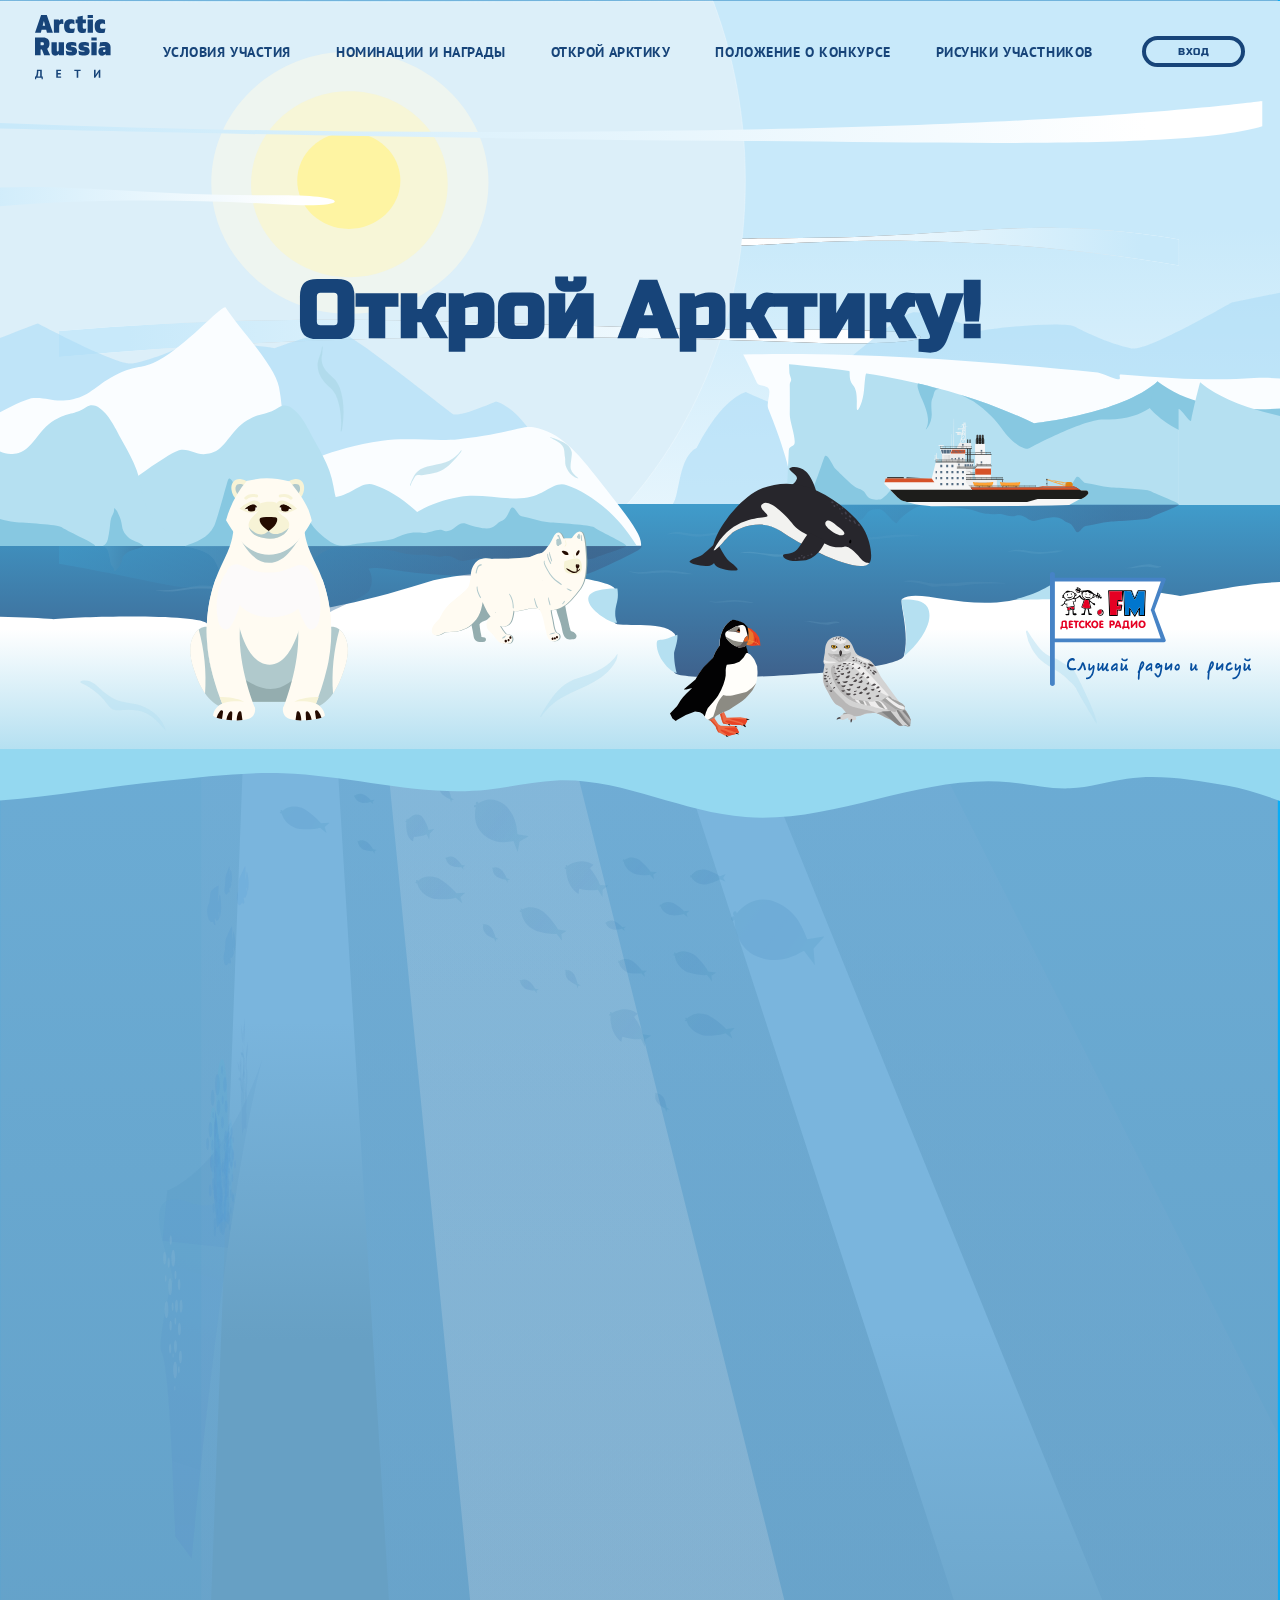
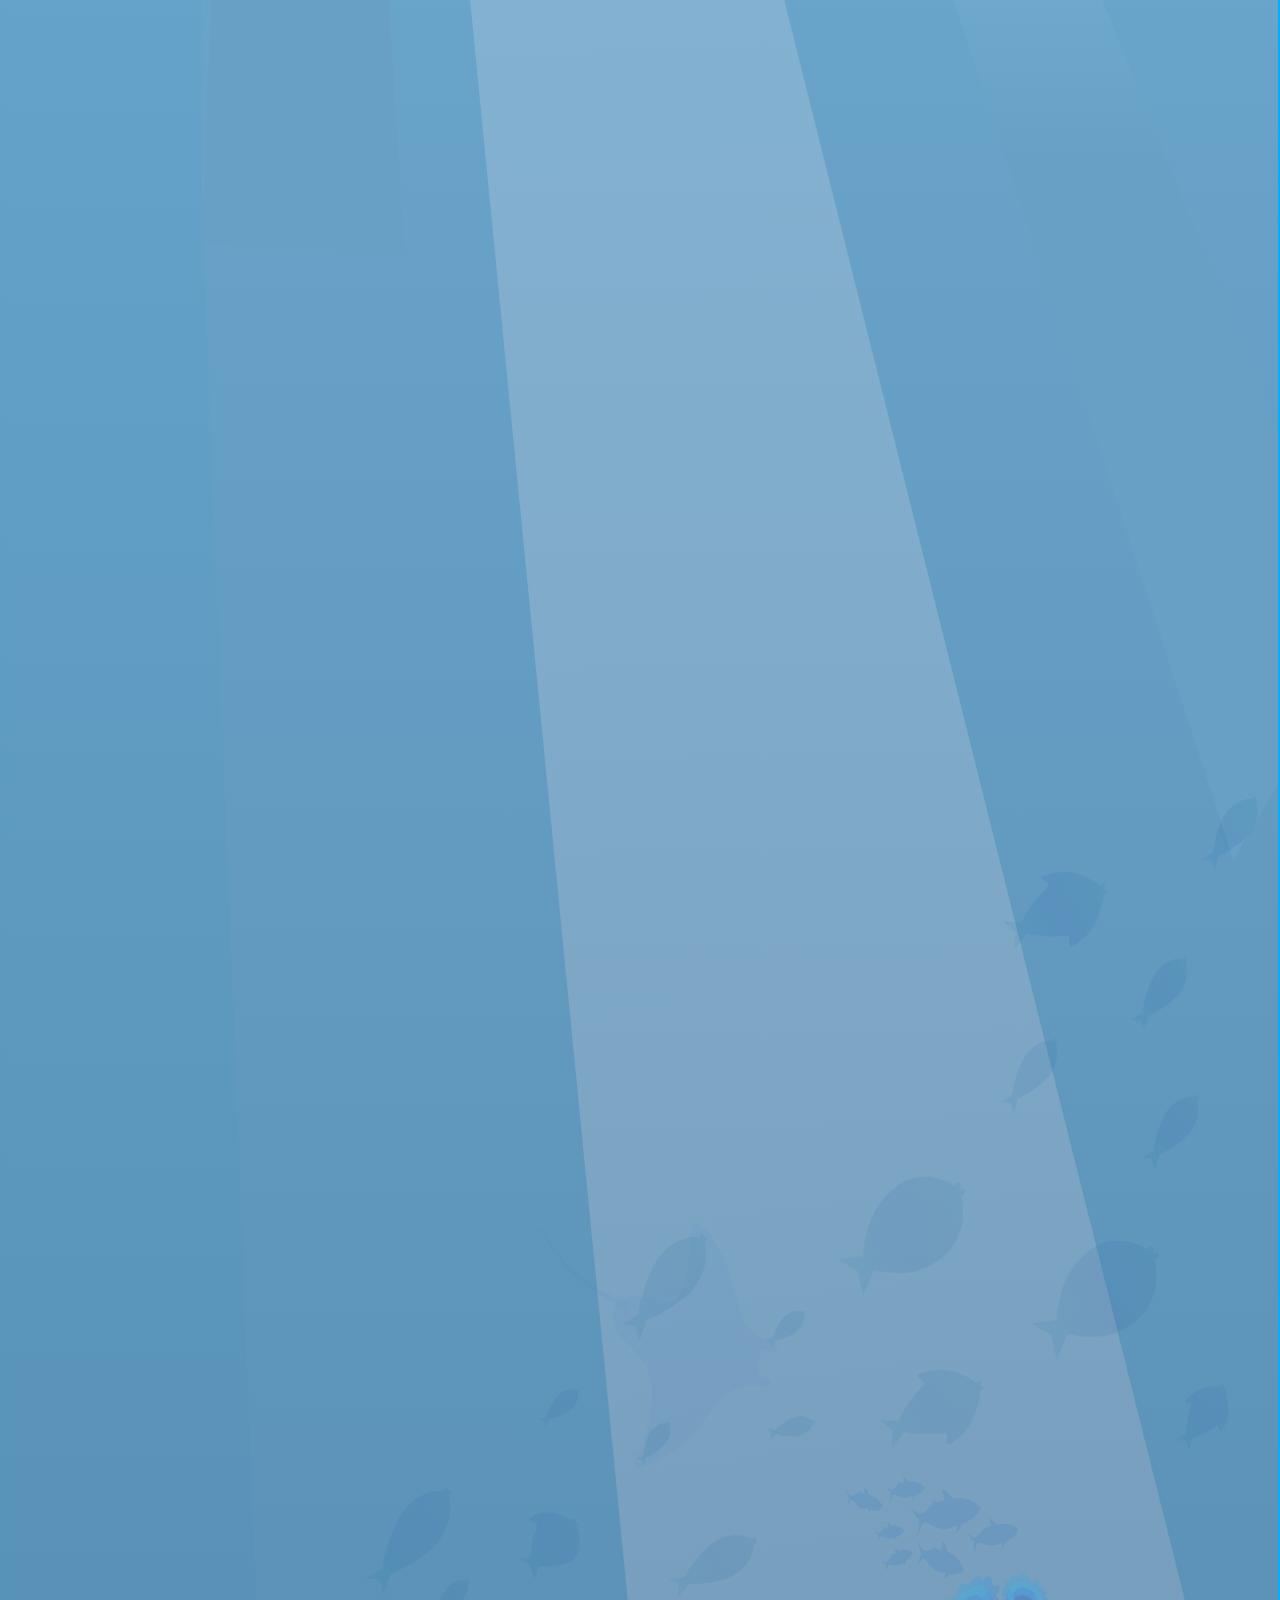
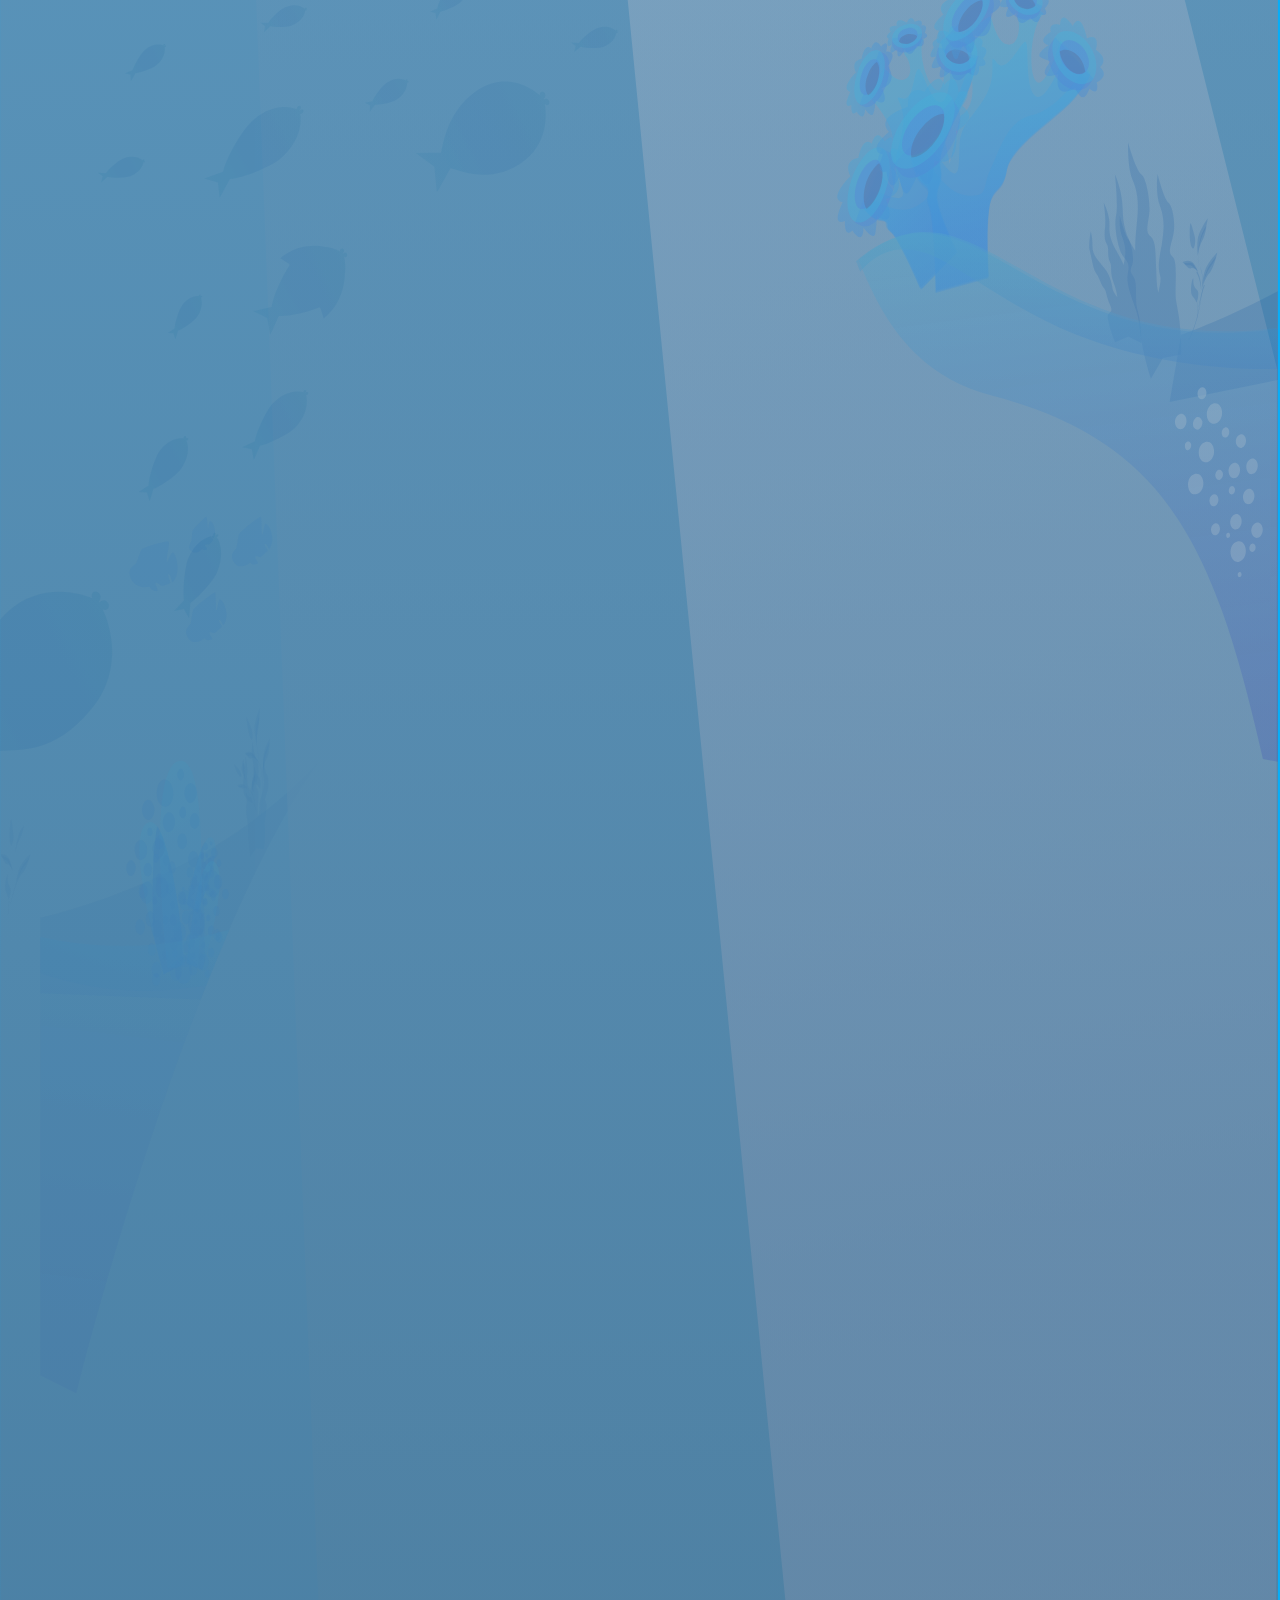
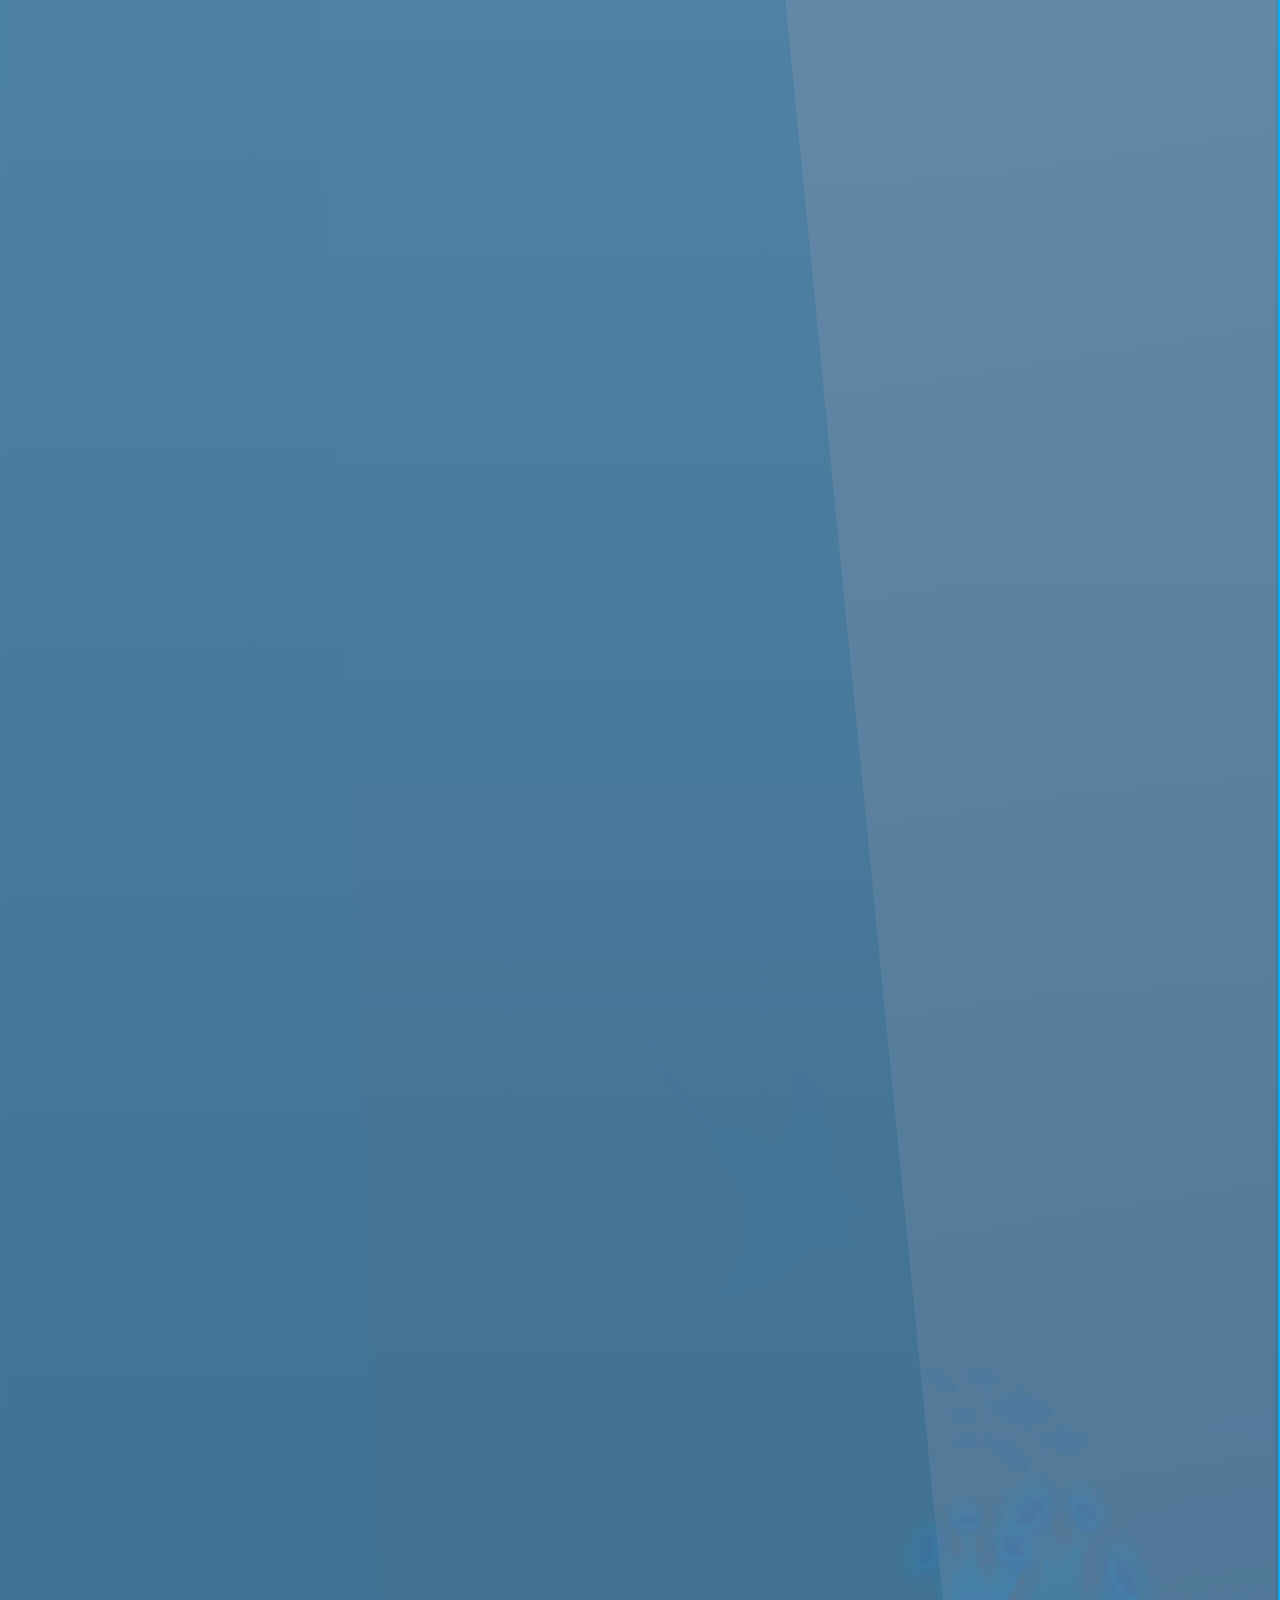
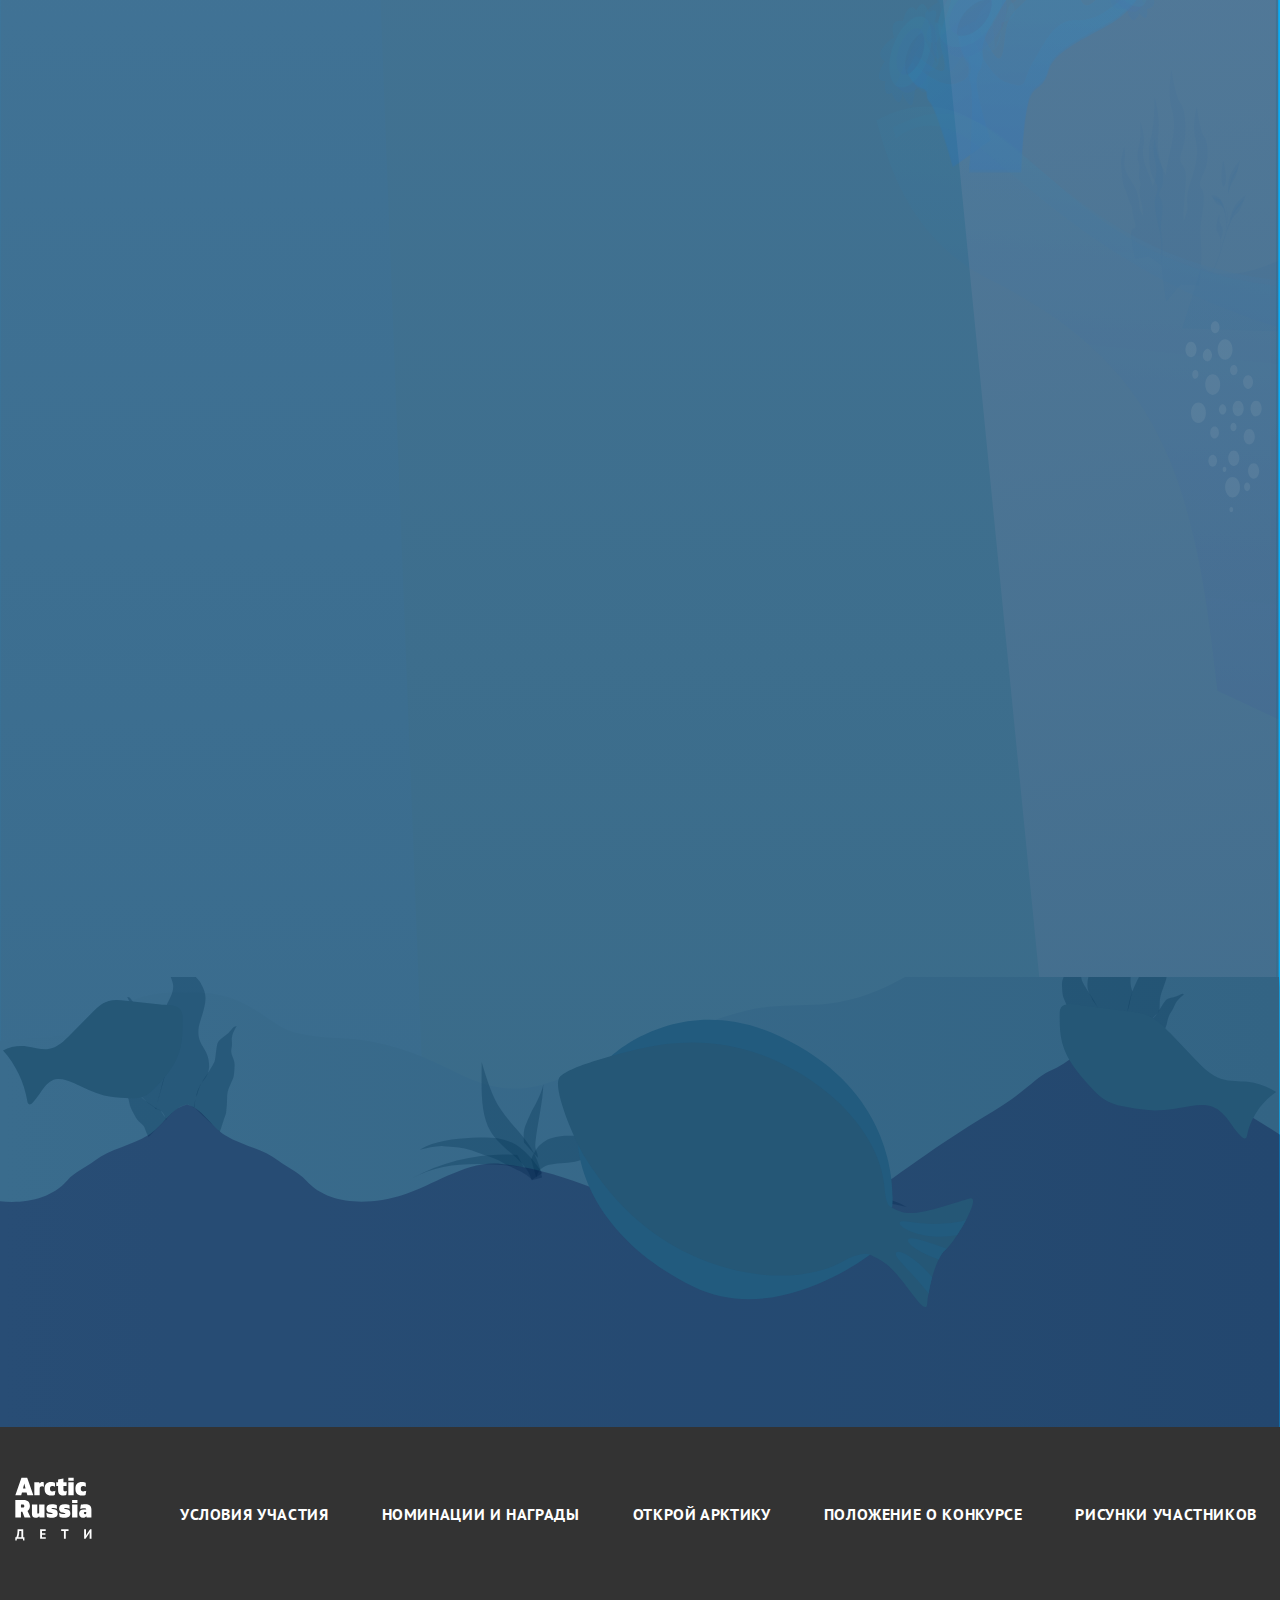
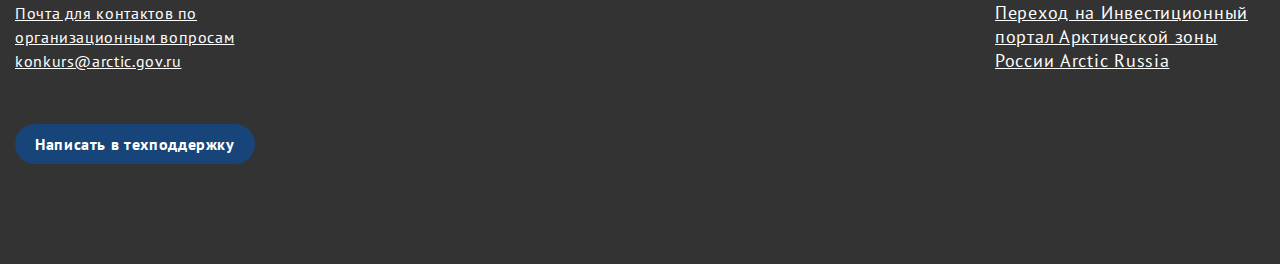
==== commit beb25d2e: "Add files via upload" ====
--- a/conditions.html
+++ b/conditions.html
@@ -1,256 +1,256 @@
-<!DOCTYPE html>
-<html lang="ru">
-
-<head>
-    <meta charset="UTF-8" />
-    <meta name="viewport" content="width=device-width, initial-scale=1">
-    <title>Условия</title>
-    <link href="https://fonts.googleapis.com/css2?family=PT+Sans:wght@400;700&family=Russo+One&display=swap"
-        rel="stylesheet">
-    <link rel="stylesheet" href="css/style.min.css" />
-    <script src="js/script.js" defer></script>
-</head>
-
-<body style="background-image: url('img/main-bg.svg');">
-    <header class="header">
-        <div class="header__container container">
-            <div class="header__items">
-                <a href="#" class="header__logo">
-                    <img src="img/logo.svg" alt="Arctic Russia">
-                </a>
-                <nav class="header__nav">
-                    <div class="header__menu menu">
-                        <div class="menu-burger">
-                            <span></span>
-                            <span></span>
-                            <span></span>
-                        </div>
-                        <div class="menu__body">
-                            <ul class="menu__list">
-                                <li><a href="#" class="menu__link">УСЛОВИЯ УЧАСТИЯ</a></li>
-                                <li><a href="#" class="menu__link">НОМИНАЦИИ И НАГРАДЫ</a></li>
-                                <li><a href="#" class="menu__link">Открой Арктику</a></li>
-                                <li><a href="#" class="menu__link">Положение о конкурсе</a></li>
-                                <li><a href="#" class="menu__link">РИСУНКИ УЧАСТНИКОВ</a></li> 
-                            </ul>
-                        </div>
-                    </div>
-                </nav>
-                <a href="#" class="header__btn">ВХОД</a>
-            </div>
-        </div>
-    </header>
-    <section class="main__screen" style="background-image: url('img/header-bg.svg');">
-        <div class="container">
-            <h1 class="main__screen-title">Открой Арктику!</h1>
-            <div class="main__screen-radio">
-                <img src="img/radio.svg" alt="">
-            </div>
-        </div>
-    </section>
-    <section class="page">
-        <div class="page__container container paralax-area">
-            <div class="page__bubles bubles-page">
-                <div class="bubles-page__items">
-                    <div class="bubles-page__item bubles-page__item--1 anim-items">
-                        <img src="img/buble-1.svg" alt="">
-                    </div>
-                    <div class="bubles-page__item bubles-page__item--2 anim-items">
-                        <img src="img/buble-2.svg" alt="">
-                    </div>
-                    <div class="bubles-page__item bubles-page__item--3 anim-items">
-                        <img src="img/buble-3.svg" alt="">
-                    </div>
-                    <div class="bubles-page__item bubles-page__item--4 anim-items">
-                        <img src="img/buble-4.svg" alt="">
-                    </div>
-                    <div class="bubles-page__item bubles-page__item--5 anim-items">
-                        <img src="img/buble-5.svg" alt="">
-                    </div>
-                    <div class="bubles-page__item bubles-page__item--6 anim-items">
-                        <img src="img/buble-6.svg" alt="">
-                    </div>
-                    <div class="bubles-page__item bubles-page__item--7 anim-items">
-                        <img src="img/buble-7.svg" alt="">
-                    </div>
-                    <div class="bubles-page__item bubles-page__item--8 anim-items">
-                        <img src="img/buble-8.svg" alt="">
-                    </div>
-                </div>
-            </div>
-        </div>
-        <div class="page__participants">
-            <div class="page__container container">
-                <div class="page__participants-title title anim-items">Участники</div>
-                <div class="page__participants-label anim-items">От 6 до 17 лет</div>
-                <div class="page__participants-text anim-items">включительно</div>
-                <div class="page__participants-items items-participants">
-                    <a href="#" class="items-participants__column anim-items">
-                        <div class="items-participants__text">
-                            <p>Учащиеся художественных школ и образовательных учреждений </p>
-                        </div>
-                    </a>
-                    <a href="#" class="items-participants__column anim-items">
-                        <div class="items-participants__text">
-                            <p>Воспитанники воскресных школ</p>
-                        </div>
-                    </a>
-                    <a href="#" class="items-participants__column anim-items">
-                        <div class="items-participants__text">
-                            <p>Дети, занимающиеся ИЗО самостоятельно</p>
-                        </div>
-                    </a>
-                    <a href="#" class="items-participants__column anim-items">
-                        <div class="items-participants__text">
-                            <p>Воспитанники <br> семейно-ориентированных общественных организаций</p>
-                        </div>
-                    </a>
-                </div>
-                <div class="page__btn anim-items">
-                    <a href="#">ХОЧУ УЧАСТВОВАТЬ</a>
-                </div>
-            </div>
-        </div>
-        <div class="page__participaion">
-            <div class="page__container container">
-                <div class="page__participaion-title title anim-items">Участие в конкурсе</div>
-                <div class="page__participaion-items items-participaion">
-                    <div class="items-participaion__column">
-                        <div class="items-participaion__title anim-items">Шаг 1</div>
-                        <div class="items-participaion__subtitle anim-items">Заполни заявку</div>
-                        <ul class="items-participaion__list">
-                            <li class="anim-items">
-                                <span class="accent">До 16 декабря 2020 г</span> на русском языке <a href="#" target="_blank" rel="noopener noreferrer">на странице Конкурса</a> 
-                                <span class="clarification">(ФИО автора в именительном падеже)</span>
-                            </li>
-                            <li class="anim-items">
-                                Заполни информацию о школе и педагоге
-                                <span class="clarification">(при наличии)</span>
-                            </li>
-                            <li class="anim-items">
-                                Будьте внимательны, не допускайте опечаток и ошибок! 
-                                <span class="clarification">На основании введенных данных автоматически формируются Сертификаты</span>
-                            </li>
-                        </ul>
-                    </div>
-                    <div class="items-participaion__column">
-                        <div class="items-participaion__title anim-items">Шаг 2</div>
-                        <div class="items-participaion__subtitle anim-items">Прикрепи фотографии</div>
-                        <ul class="items-participaion__list">
-                            <li class="anim-items">
-                                <span class="accent">До 4-х цифровых фотографий</span> произведений от одного автора В формате <span class="format">jpeg</span> или <span class="format">png</span> !
-                            </li>
-                            <li class="anim-items">
-                                Размер превью изображений долэен быть <a href="#">не менее</a> 1200 х 900 px с разрешением не менее 72 dpi
-                            </li>
-                            <li class="anim-items">
-                                Не подписывайте работы на лицевой стороне!
-                            </li>
-                            <li class="anim-items">
-                                Дополни <span class="accent">коротким эссе</span>, раскрывающим тему рисунка или 
-                                <span class="accent">рассказом</span>, почему выбрана тема
-                            </li>
-                        </ul>
-                    </div>
-                </div>
-                <div class="page__participaion-info info-participaion anim-items">
-                    <div class="info-participaion__title">Важно !</div>
-                    <div class="info-participaion__text">
-                        Заявки и фотографии работ на электронную почту не принимаются !
-                    </div>
-                </div>
-                <div class="page__participaion-items items-participaion">
-                    <div class="items-participaion__column">
-                        <div class="items-participaion__title anim-items">Шаг 3</div>
-                        <div class="items-participaion__subtitle anim-items">Подтверди согласие</div>
-                        <ul class="items-participaion__list">
-                            <li class="anim-items">
-                                На <a href="#" target="_blank" rel="noopener noreferrer">обработку персональных данных</a>
-                            </li>
-                            <li class="anim-items">
-                                Со всеми условиями 
-                                <a href="#" target="_blank" rel="noopener noreferrer">положения Конкурса</a>
-                            </li>
-                        </ul>
-                    </div>
-                    <div class="items-participaion__column">
-                        <div class="items-participaion__title anim-items">Шаг 4</div>
-                        <div class="items-participaion__subtitle anim-items">Прикрепи фотографии</div>
-                        <ul class="items-participaion__list">
-                            <li class="anim-items">
-                                <span class="accent">До 24 декабря</span> Финалист должен привезти работу лично или отправить почтовым отправлением (наложенным платежом) или предоставить исходные материалы высокого качества для печати (для компьютерной графики)
-                            </li>
-                            <li class="anim-items">
-                                Подтвердить отправку организаторам сканом (фото) квитанции отправления на е-майл:       
-                                <a href="mailto:konkurs@arctic.gov.ru" target="_blank" rel="noopener noreferrer" class="accent">konkurs@arctic.gov.ru</a> 
-                            </li>
-                            <li class="anim-items">
-                                Финалист, не отправивший в указанные сроки работу почтовым отправлением
-                                или не вышедший на связь с организаторами, снимается с конкурса, и на его место приглашается следующий в рейтинге (по   количеству набранных баллов) участник
-                            </li>
-                        </ul>
-                    </div>
-                </div>
-                <div class="page__btn anim-items">
-                    <a href="#">ХОЧУ УЧАСТВОВАТЬ</a>
-                </div>
-            </div>
-        </div>
-        <div class="page__decor">
-            <div class="page__decor-container container">
-                <div class="page__decor-items">
-                    <div class="page__decor-item page__decor-item--1">
-                        <img src="img/footer-image-item-01.svg" alt="">
-                    </div>
-                    <div class="page__decor-item page__decor-item--2">
-                        <img src="img/footer-image-item-02.svg" alt="">
-                    </div>
-                    <div class="page__decor-item page__decor-item--3">
-                        <img src="img/footer-image-item-03.svg" alt="">
-                    </div>
-                </div>
-            </div>
-        </div>
-    </section>
-    <footer class="footer">
-        <div class="container">
-            <div class="footer__top">
-                <div class="footer__top-logo">
-                    <img src="img/logo-footer.svg" alt="Arctic Russia">
-                </div>
-                <div class="footer__top-container">
-                    <nav class="footer__top-nav" data-da="footer__bottom-container,0,720">
-                        <ul class="footer__top-list">
-                            <li><a href="#" class="footer__top-link">УСЛОВИЯ УЧАСТИЯ</a></li>
-                            <li><a href="#" class="footer__top-link">НОМИНАЦИИ И НАГРАДЫ</a></li>
-                            <li><a href="#" class="footer__top-link">Открой Арктику</a></li>
-                            <li><a href="#" class="footer__top-link">Положение о конкурсе</a></li>
-                            <li><a href="#" class="footer__top-link">РИСУНКИ УЧАСТНИКОВ</a></li>
-                        </ul>
-                    </nav>
-                </div>
-            </div>
-            <div class="footer__bottom">
-                <div class="footer__bottom-container"></div>
-                <div class="footer__bottom-items">
-                    <div class="footer__bottom-item">
-                        <a href="mailto:konkurs@arctic.gov.ru" class="footer__bottom-link" data-da="footer__top-container,0,720">
-                            Почта для контактов по организационным вопросам konkurs@arctic.gov.ru
-                        </a>
-                    </div>
-                    <div class="footer__bottom-item">
-                        <a href="#" class="footer__bottom-exitlink" data-da="footer__bottom-elem,0,720">
-                            Переход на Инвестиционный портал Арктической зоны России Arctic Russia
-                        </a>
-                    </div>
-                </div>
-                <div class="footer__bottom-support">
-                    <a href="#" class="footer__bottom-btn">Написать в техподдержку</a>
-                </div>
-                <div class="footer__bottom-elem"></div>
-            </div>
-        </div>
-    </footer>
-</body>
-
+<!DOCTYPE html>+<html lang="ru">++<head>+    <meta charset="UTF-8" />+    <meta name="viewport" content="width=device-width, initial-scale=1">+    <title>Условия</title>+    <link href="https://fonts.googleapis.com/css2?family=PT+Sans:wght@400;700&family=Russo+One&display=swap"+        rel="stylesheet">+    <link rel="stylesheet" href="css/style.min.css" />+    <script src="js/script.js" defer></script>+</head>++<body style="background-image: url('img/main-bg.svg');">+    <header class="header">+        <div class="header__container container">+            <div class="header__items">+                <a href="#" class="header__logo">+                    <picture><source srcset="img/logo.svg" type="image/webp"><img src="img/logo.svg" alt="Arctic Russia"></picture>+                </a>+                <nav class="header__nav">+                    <div class="header__menu menu">+                        <div class="menu-burger">+                            <span></span>+                            <span></span>+                            <span></span>+                        </div>+                        <div class="menu__body">+                            <ul class="menu__list">+                                <li><a href="#" class="menu__link">УСЛОВИЯ УЧАСТИЯ</a></li>+                                <li><a href="#" class="menu__link">НОМИНАЦИИ И НАГРАДЫ</a></li>+                                <li><a href="#" class="menu__link">Открой Арктику</a></li>+                                <li><a href="#" class="menu__link">Положение о конкурсе</a></li>+                                <li><a href="#" class="menu__link">РИСУНКИ УЧАСТНИКОВ</a></li> +                            </ul>+                        </div>+                    </div>+                </nav>+                <a href="#" class="header__btn">ВХОД</a>+            </div>+        </div>+    </header>+    <section class="main__screen" style="background-image: url('img/header-bg.svg');">+        <div class="container">+            <h1 class="main__screen-title">Открой Арктику!</h1>+            <div class="main__screen-radio">+                <picture><source srcset="img/radio.svg" type="image/webp"><img src="img/radio.svg" alt=""></picture>+            </div>+        </div>+    </section>+    <section class="page">+        <div class="page__container container paralax-area">+            <div class="page__bubles bubles-page">+                <div class="bubles-page__items">+                    <div class="bubles-page__item bubles-page__item--1 anim-items">+                        <picture><source srcset="img/buble-1.svg" type="image/webp"><img src="img/buble-1.svg" alt=""></picture>+                    </div>+                    <div class="bubles-page__item bubles-page__item--2 anim-items">+                        <picture><source srcset="img/buble-2.svg" type="image/webp"><img src="img/buble-2.svg" alt=""></picture>+                    </div>+                    <div class="bubles-page__item bubles-page__item--3 anim-items">+                        <picture><source srcset="img/buble-3.svg" type="image/webp"><img src="img/buble-3.svg" alt=""></picture>+                    </div>+                    <div class="bubles-page__item bubles-page__item--4 anim-items">+                        <picture><source srcset="img/buble-4.svg" type="image/webp"><img src="img/buble-4.svg" alt=""></picture>+                    </div>+                    <div class="bubles-page__item bubles-page__item--5 anim-items">+                        <picture><source srcset="img/buble-5.svg" type="image/webp"><img src="img/buble-5.svg" alt=""></picture>+                    </div>+                    <div class="bubles-page__item bubles-page__item--6 anim-items">+                        <picture><source srcset="img/buble-6.svg" type="image/webp"><img src="img/buble-6.svg" alt=""></picture>+                    </div>+                    <div class="bubles-page__item bubles-page__item--7 anim-items">+                        <picture><source srcset="img/buble-7.svg" type="image/webp"><img src="img/buble-7.svg" alt=""></picture>+                    </div>+                    <div class="bubles-page__item bubles-page__item--8 anim-items">+                        <picture><source srcset="img/buble-8.svg" type="image/webp"><img src="img/buble-8.svg" alt=""></picture>+                    </div>+                </div>+            </div>+        </div>+        <div class="page__participants">+            <div class="page__container container">+                <div class="page__participants-title title anim-items">Участники</div>+                <div class="page__participants-label anim-items">От 6 до 17 лет</div>+                <div class="page__participants-text anim-items">включительно</div>+                <div class="page__participants-items items-participants">+                    <a href="#" class="items-participants__column anim-items">+                        <div class="items-participants__text">+                            <p>Учащиеся художественных школ и образовательных учреждений </p>+                        </div>+                    </a>+                    <a href="#" class="items-participants__column anim-items">+                        <div class="items-participants__text">+                            <p>Воспитанники воскресных школ</p>+                        </div>+                    </a>+                    <a href="#" class="items-participants__column anim-items">+                        <div class="items-participants__text">+                            <p>Дети, занимающиеся ИЗО самостоятельно</p>+                        </div>+                    </a>+                    <a href="#" class="items-participants__column anim-items">+                        <div class="items-participants__text">+                            <p>Воспитанники <br> семейно-ориентированных общественных организаций</p>+                        </div>+                    </a>+                </div>+                <div class="page__btn anim-items">+                    <a href="#">ХОЧУ УЧАСТВОВАТЬ</a>+                </div>+            </div>+        </div>+        <div class="page__participaion">+            <div class="page__container container">+                <div class="page__participaion-title title anim-items">Участие в конкурсе</div>+                <div class="page__participaion-items items-participaion">+                    <div class="items-participaion__column">+                        <div class="items-participaion__title anim-items">Шаг 1</div>+                        <div class="items-participaion__subtitle anim-items">Заполни заявку</div>+                        <ul class="items-participaion__list">+                            <li class="anim-items">+                                <span class="accent">До 16 декабря 2020 г</span> на русском языке <a href="#" target="_blank" rel="noopener noreferrer">на странице Конкурса</a> +                                <span class="clarification">(ФИО автора в именительном падеже)</span>+                            </li>+                            <li class="anim-items">+                                Заполни информацию о школе и педагоге+                                <span class="clarification">(при наличии)</span>+                            </li>+                            <li class="anim-items">+                                Будьте внимательны, не допускайте опечаток и ошибок! +                                <span class="clarification">На основании введенных данных автоматически формируются Сертификаты</span>+                            </li>+                        </ul>+                    </div>+                    <div class="items-participaion__column">+                        <div class="items-participaion__title anim-items">Шаг 2</div>+                        <div class="items-participaion__subtitle anim-items">Прикрепи фотографии</div>+                        <ul class="items-participaion__list">+                            <li class="anim-items">+                                <span class="accent">До 4-х цифровых фотографий</span> произведений от одного автора В формате <span class="format">jpeg</span> или <span class="format">png</span> !+                            </li>+                            <li class="anim-items">+                                Размер превью изображений долэен быть <a href="#">не менее</a> 1200 х 900 px с разрешением не менее 72 dpi+                            </li>+                            <li class="anim-items">+                                Не подписывайте работы на лицевой стороне!+                            </li>+                            <li class="anim-items">+                                Дополни <span class="accent">коротким эссе</span>, раскрывающим тему рисунка или +                                <span class="accent">рассказом</span>, почему выбрана тема+                            </li>+                        </ul>+                    </div>+                </div>+                <div class="page__participaion-info info-participaion anim-items">+                    <div class="info-participaion__title">Важно !</div>+                    <div class="info-participaion__text">+                        Заявки и фотографии работ на электронную почту не принимаются !+                    </div>+                </div>+                <div class="page__participaion-items items-participaion">+                    <div class="items-participaion__column">+                        <div class="items-participaion__title anim-items">Шаг 3</div>+                        <div class="items-participaion__subtitle anim-items">Подтверди согласие</div>+                        <ul class="items-participaion__list">+                            <li class="anim-items">+                                На <a href="#" target="_blank" rel="noopener noreferrer">обработку персональных данных</a>+                            </li>+                            <li class="anim-items">+                                Со всеми условиями +                                <a href="#" target="_blank" rel="noopener noreferrer">положения Конкурса</a>+                            </li>+                        </ul>+                    </div>+                    <div class="items-participaion__column">+                        <div class="items-participaion__title anim-items">Шаг 4</div>+                        <div class="items-participaion__subtitle anim-items">Прикрепи фотографии</div>+                        <ul class="items-participaion__list">+                            <li class="anim-items">+                                <span class="accent">До 24 декабря</span> Финалист должен привезти работу лично или отправить почтовым отправлением (наложенным платежом) или предоставить исходные материалы высокого качества для печати (для компьютерной графики)+                            </li>+                            <li class="anim-items">+                                Подтвердить отправку организаторам сканом (фото) квитанции отправления на е-майл:       +                                <a href="mailto:konkurs@arctic.gov.ru" target="_blank" rel="noopener noreferrer" class="accent">konkurs@arctic.gov.ru</a> +                            </li>+                            <li class="anim-items">+                                Финалист, не отправивший в указанные сроки работу почтовым отправлением+                                или не вышедший на связь с организаторами, снимается с конкурса, и на его место приглашается следующий в рейтинге (по   количеству набранных баллов) участник+                            </li>+                        </ul>+                    </div>+                </div>+                <div class="page__btn anim-items">+                    <a href="#">ХОЧУ УЧАСТВОВАТЬ</a>+                </div>+            </div>+        </div>+        <div class="page__decor">+            <div class="page__decor-container container">+                <div class="page__decor-items">+                    <div class="page__decor-item page__decor-item--1">+                        <picture><source srcset="img/footer-image-item-01.svg" type="image/webp"><img src="img/footer-image-item-01.svg" alt=""></picture>+                    </div>+                    <div class="page__decor-item page__decor-item--2">+                        <picture><source srcset="img/footer-image-item-02.svg" type="image/webp"><img src="img/footer-image-item-02.svg" alt=""></picture>+                    </div>+                    <div class="page__decor-item page__decor-item--3">+                        <picture><source srcset="img/footer-image-item-03.svg" type="image/webp"><img src="img/footer-image-item-03.svg" alt=""></picture>+                    </div>+                </div>+            </div>+        </div>+    </section>+    <footer class="footer">+        <div class="container">+            <div class="footer__top">+                <div class="footer__top-logo">+                    <picture><source srcset="img/logo-footer.svg" type="image/webp"><img src="img/logo-footer.svg" alt="Arctic Russia"></picture>+                </div>+                <div class="footer__top-container">+                    <nav class="footer__top-nav" data-da="footer__bottom-container,0,720">+                        <ul class="footer__top-list">+                            <li><a href="#" class="footer__top-link">УСЛОВИЯ УЧАСТИЯ</a></li>+                            <li><a href="#" class="footer__top-link">НОМИНАЦИИ И НАГРАДЫ</a></li>+                            <li><a href="#" class="footer__top-link">Открой Арктику</a></li>+                            <li><a href="#" class="footer__top-link">Положение о конкурсе</a></li>+                            <li><a href="#" class="footer__top-link">РИСУНКИ УЧАСТНИКОВ</a></li>+                        </ul>+                    </nav>+                </div>+            </div>+            <div class="footer__bottom">+                <div class="footer__bottom-container"></div>+                <div class="footer__bottom-items">+                    <div class="footer__bottom-item">+                        <a href="mailto:konkurs@arctic.gov.ru" class="footer__bottom-link" data-da="footer__top-container,0,720">+                            Почта для контактов по организационным вопросам konkurs@arctic.gov.ru+                        </a>+                    </div>+                    <div class="footer__bottom-item">+                        <a href="#" class="footer__bottom-exitlink" data-da="footer__bottom-elem,0,720">+                            Переход на Инвестиционный портал Арктической зоны России Arctic Russia+                        </a>+                    </div>+                </div>+                <div class="footer__bottom-support">+                    <a href="#" class="footer__bottom-btn">Написать в техподдержку</a>+                </div>+                <div class="footer__bottom-elem"></div>+            </div>+        </div>+    </footer>+</body>+ </html>